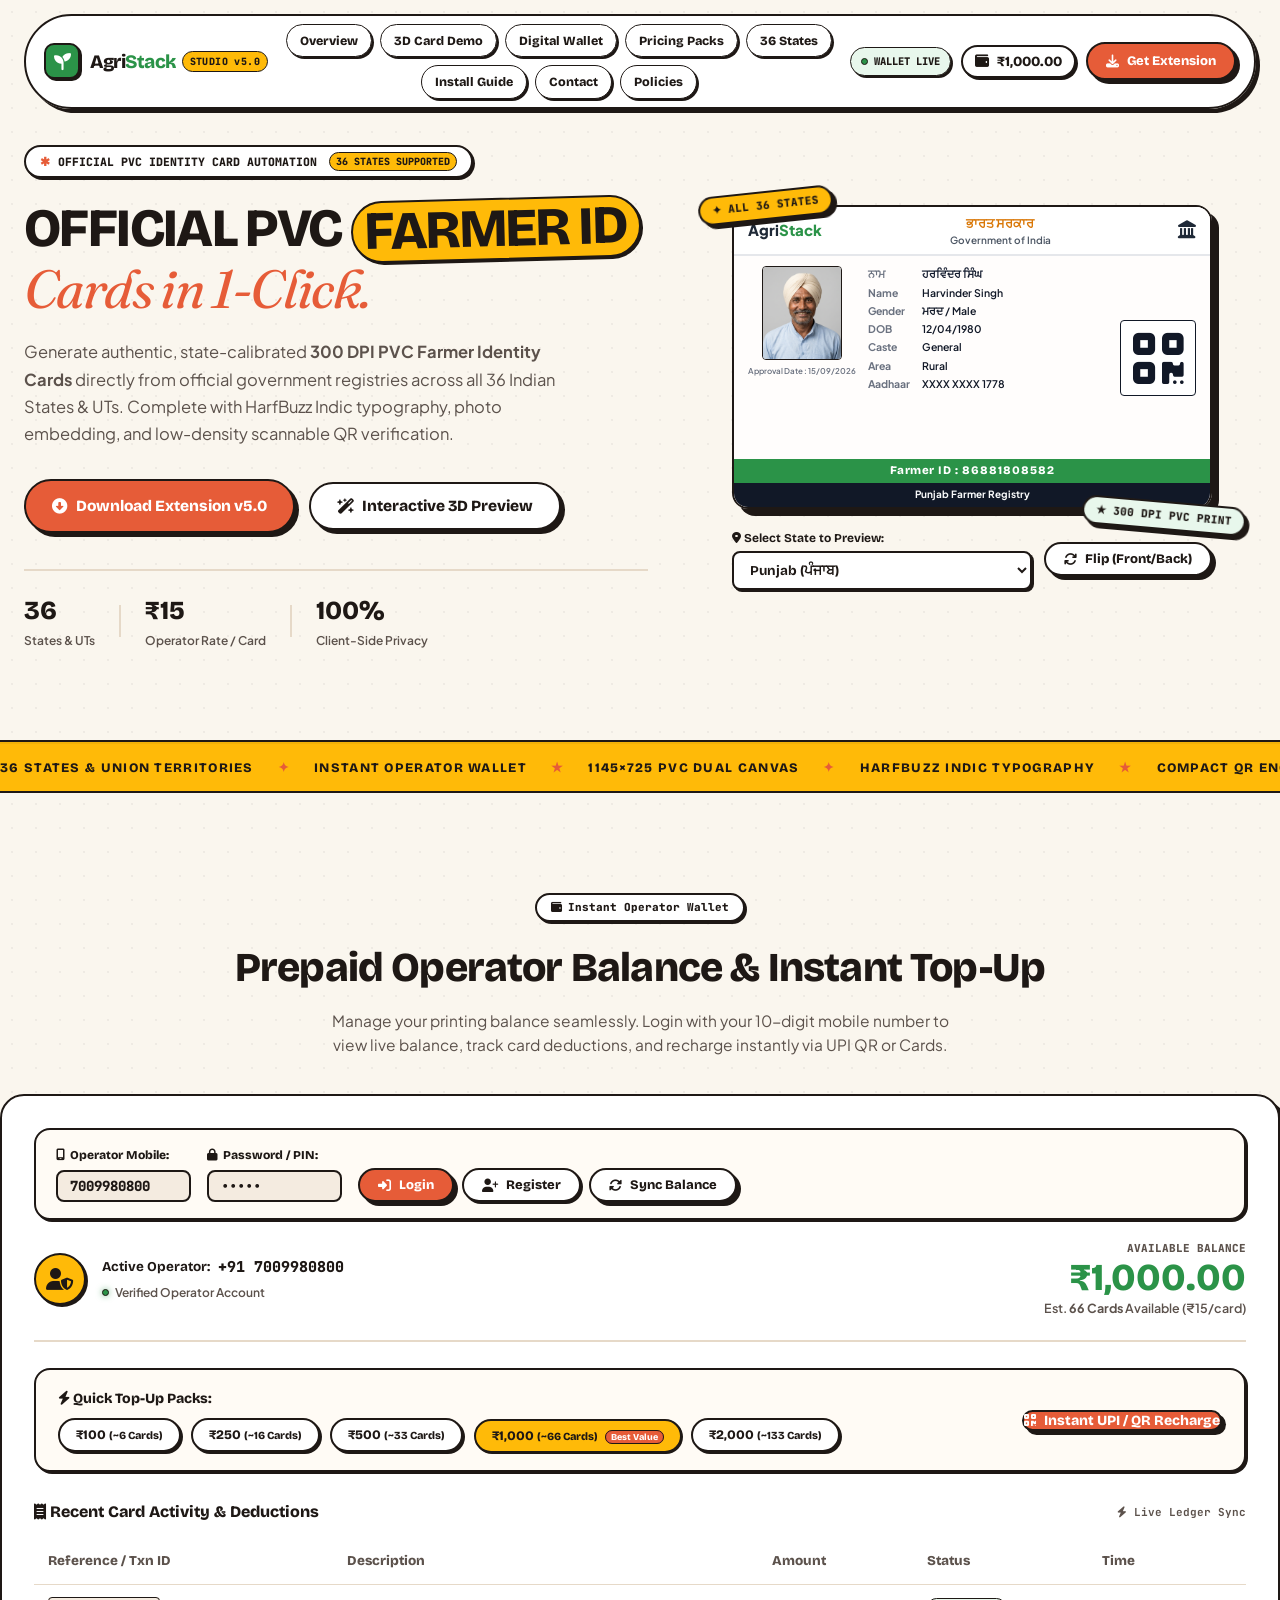
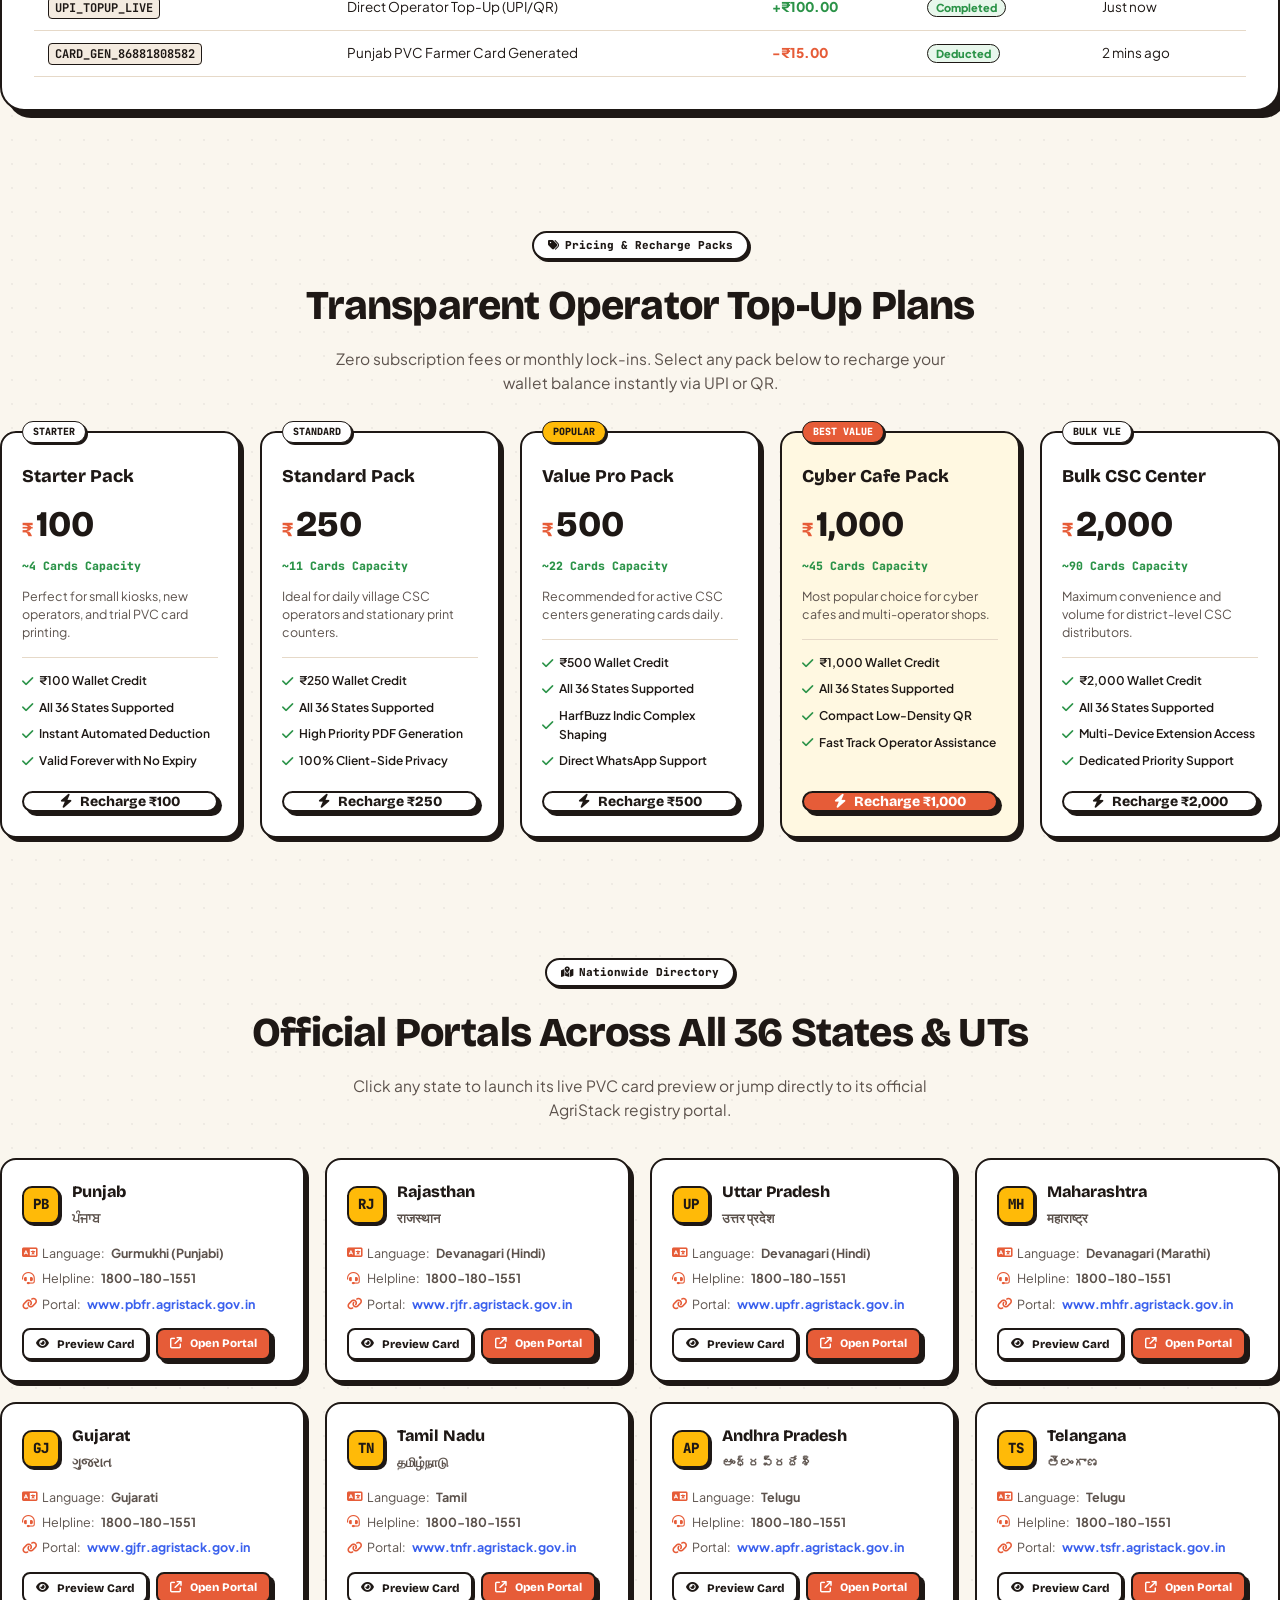
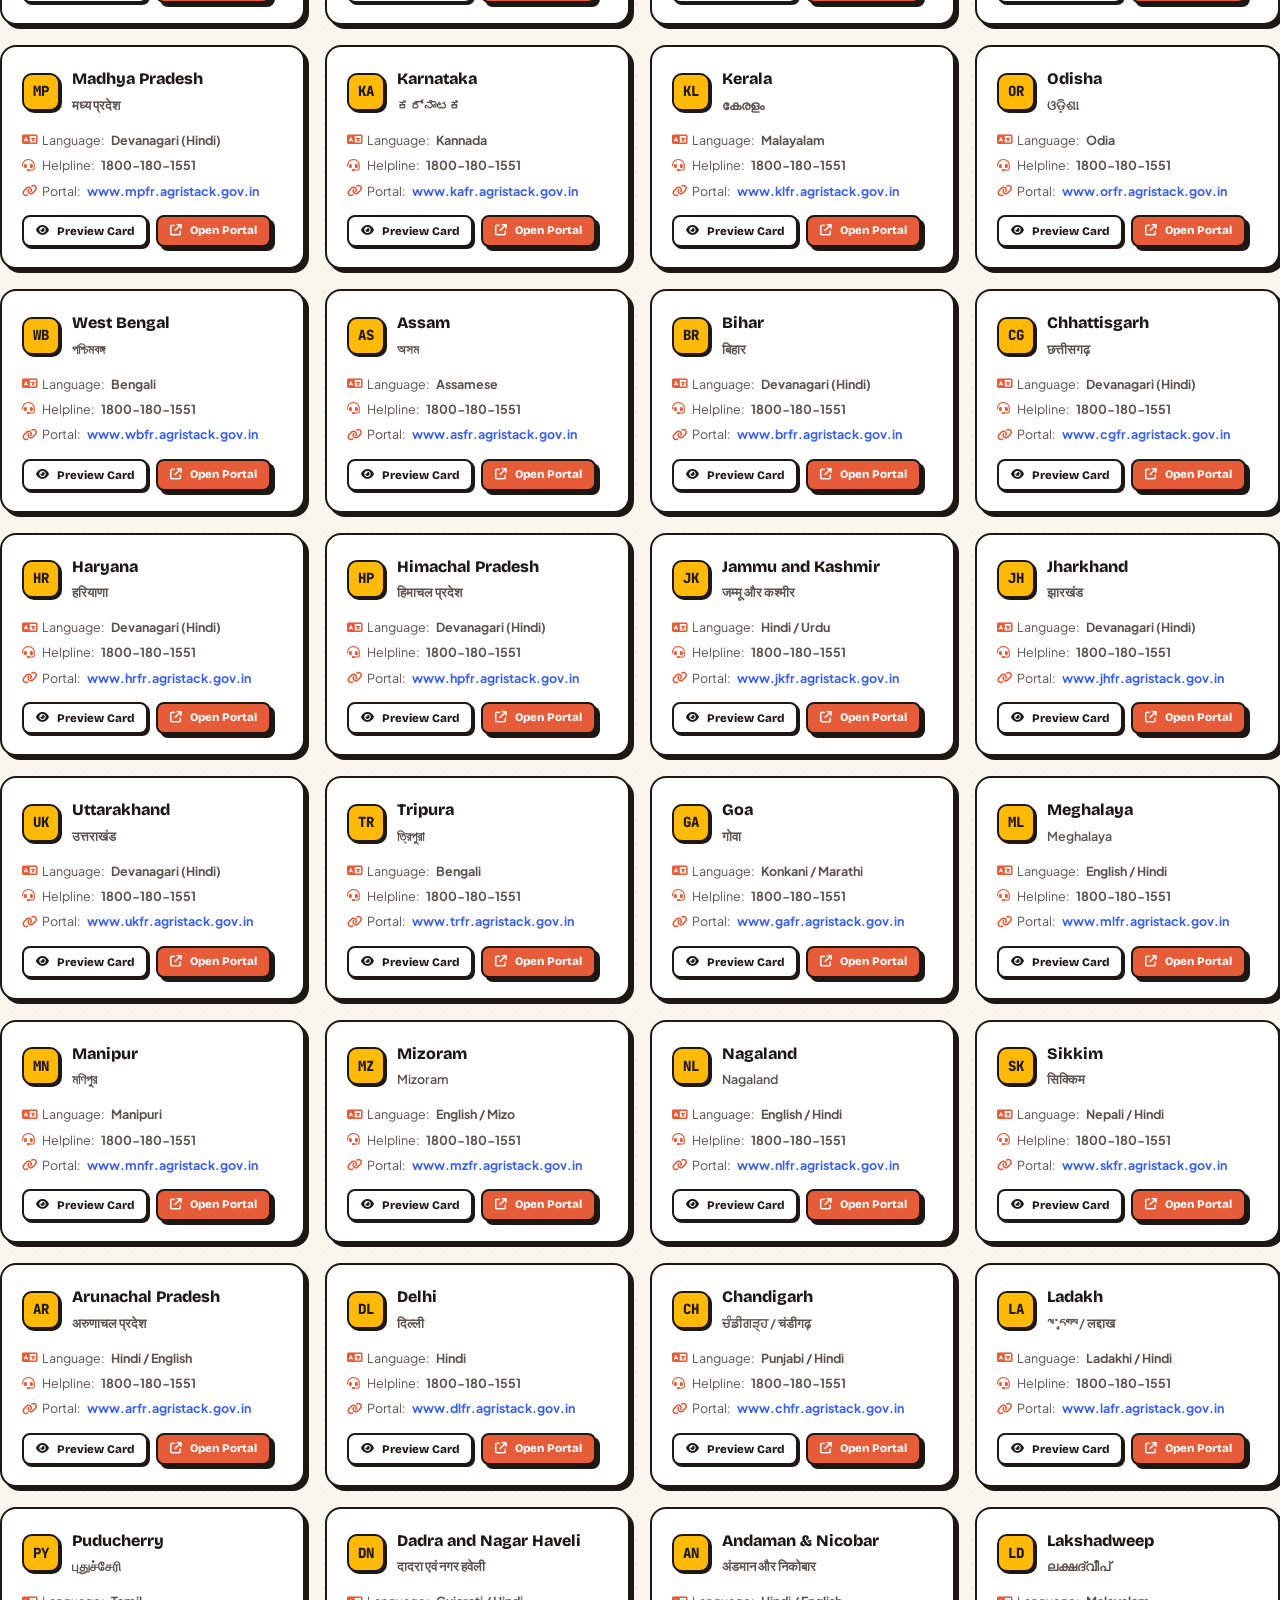
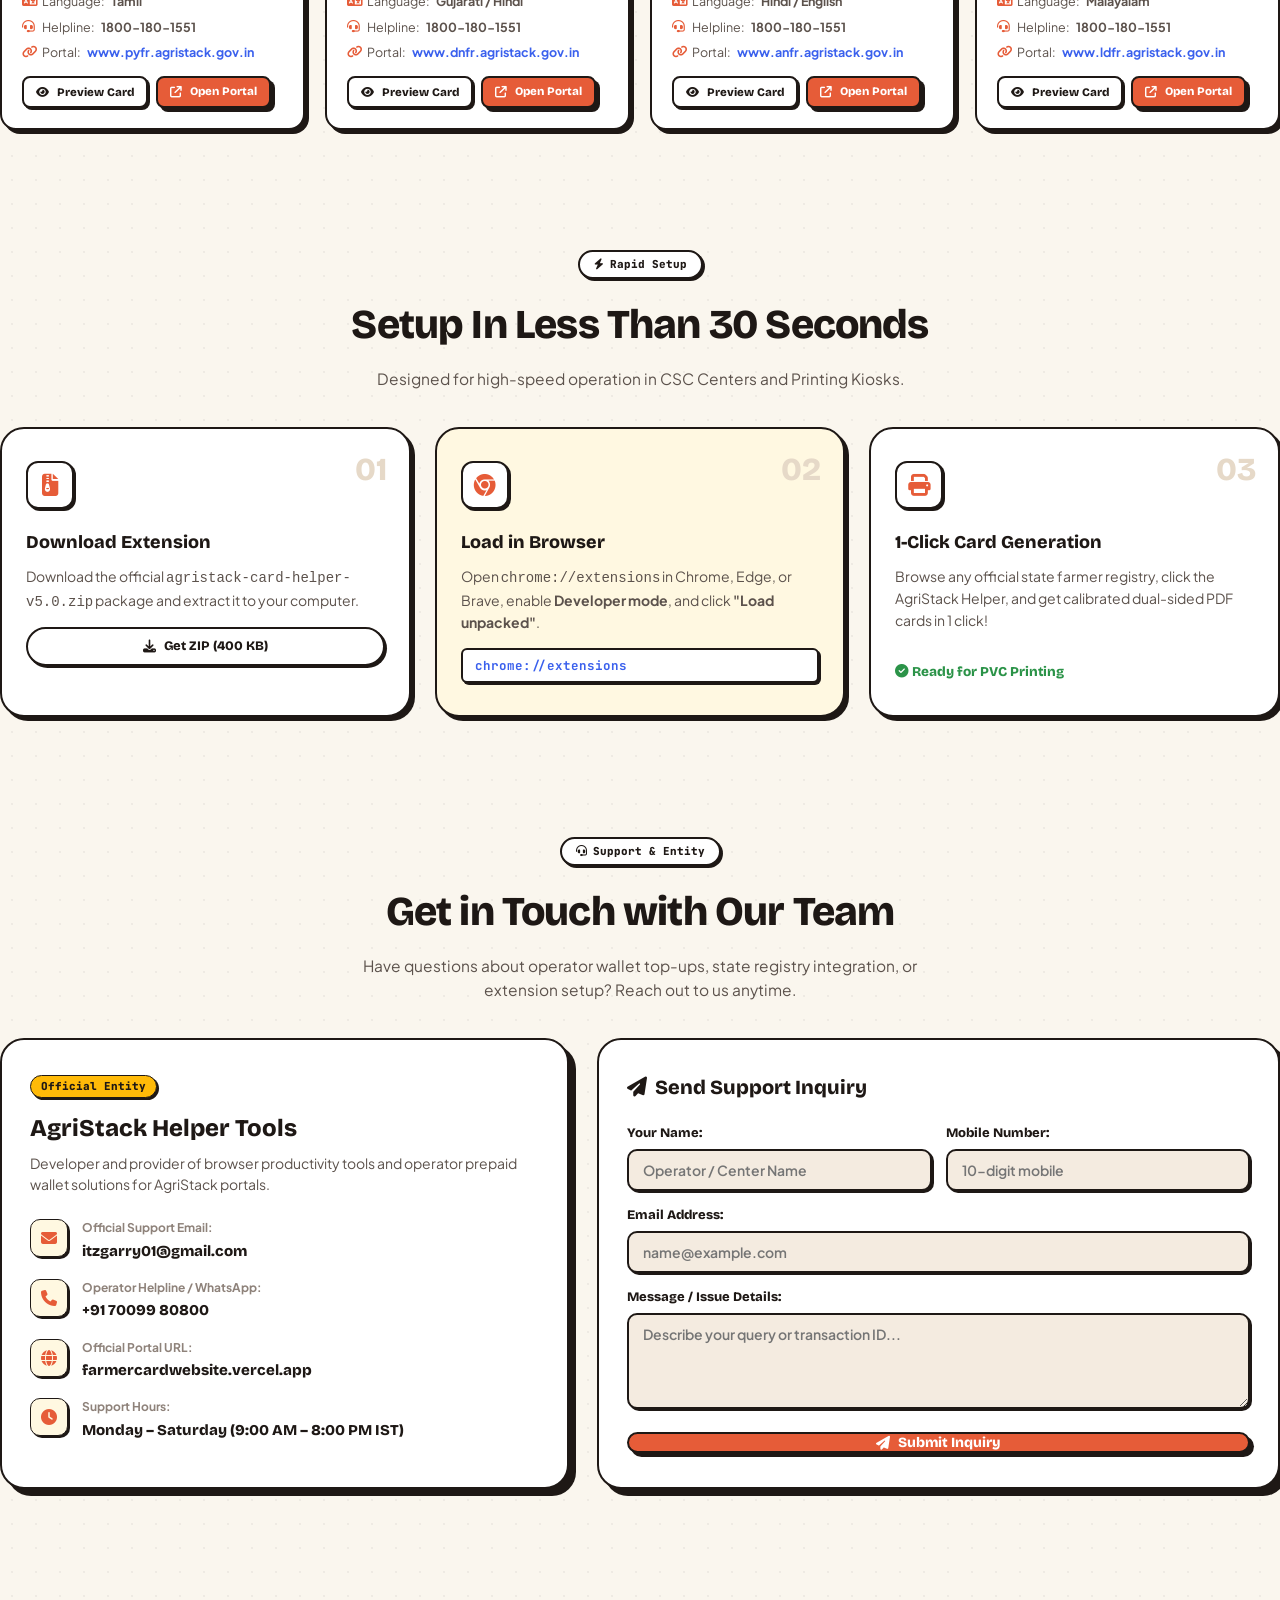
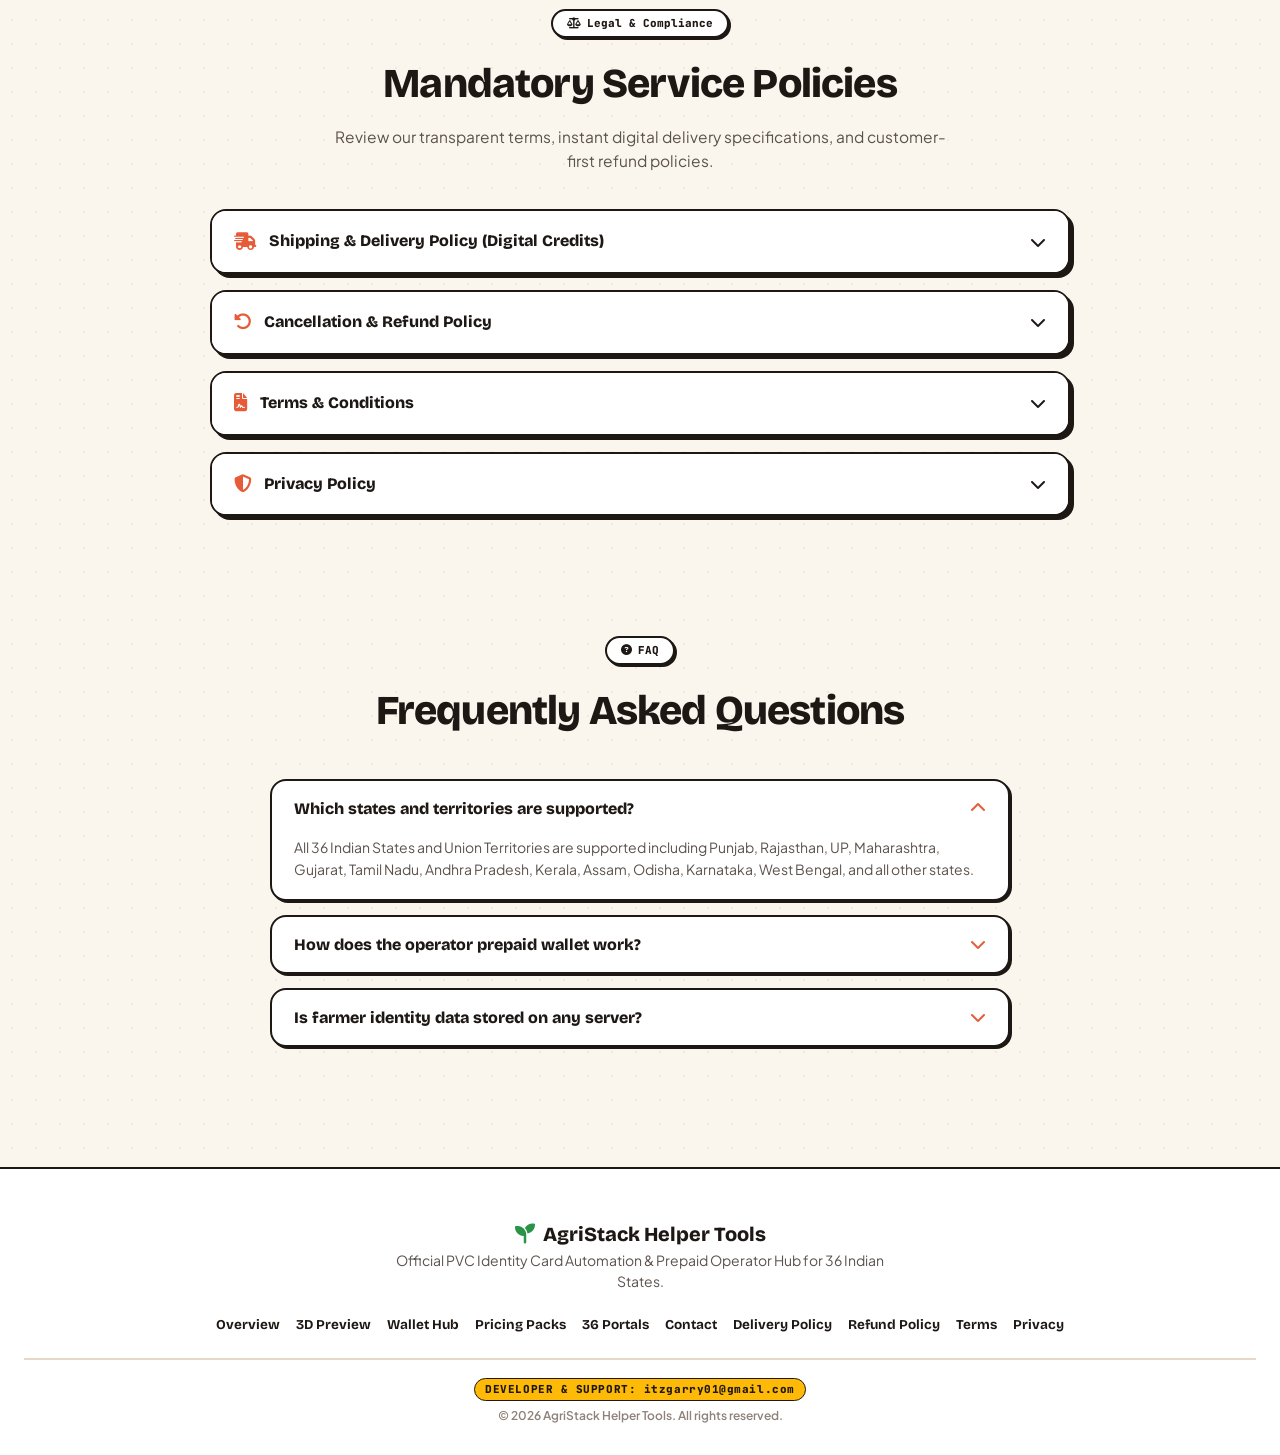
==== index.html @ ffbfd1b9 "feat: add real dynamic UPI QR code generator, UTR verification, and Cashfree gateway checkout option" ====
<!DOCTYPE html>
<html lang="en">
<head>
    <meta charset="UTF-8">
    <meta name="viewport" content="width=device-width, initial-scale=1.0">
    <title>AgriStack Farmer Card & Digital Wallet Hub | 36 States Official PVC Generator</title>
    <meta name="description" content="Generate official high-resolution PVC Farmer Identity Cards across all 36 Indian States & UTs with our Chrome & Edge Extension and Prepaid Digital Wallet.">
    
    <!-- Google Fonts: Bricolage Grotesque, Fraunces, JetBrains Mono, Plus Jakarta Sans -->
    <link rel="preconnect" href="https://fonts.googleapis.com">
    <link rel="preconnect" href="https://fonts.gstatic.com" crossorigin>
    <link href="https://fonts.googleapis.com/css2?family=Bricolage+Grotesque:opsz,wght@12..96,600;12..96,700;12..96,800&family=Fraunces:ital,opsz,wght@0,9..144,400;0,9..144,700;1,9..144,400;1,9..144,700&family=JetBrains+Mono:wght@400;600;700;800&family=Plus+Jakarta+Sans:wght@400;500;600;700;800;900&display=swap" rel="stylesheet">
    
    <!-- FontAwesome 6.5.1 -->
    <link rel="stylesheet" href="https://cdnjs.cloudflare.com/ajax/libs/font-awesome/6.5.1/css/all.min.css">
    <!-- Razorpay Checkout SDK -->
    <script src="https://checkout.razorpay.com/v1/checkout.js"></script>
    <!-- Stylesheet -->
    <link rel="stylesheet" href="styles.css">
</head>
<body>
    <!-- Floating Navigation Dock (artist.garry studio theme) -->
    <header class="site-header">
        <div class="container">
            <nav class="nav-dock" id="navDock">
                <a href="#hero" class="nav-logo">
                    <div class="logo-icon-box">
                        <i class="fa-solid fa-seedling"></i>
                    </div>
                    <div class="logo-text-group">
                        <span class="brand-title">Agri<span>Stack</span></span>
                        <span class="logo-badge">STUDIO v5.0</span>
                    </div>
                </a>

                <!-- Centered Professional Navigation Buttons -->
                <ul class="nav-links" id="navMenu">
                    <li><a href="#hero" class="nav-btn">Overview</a></li>
                    <li><a href="#card-preview" class="nav-btn">3D Card Demo</a></li>
                    <li><a href="#wallet" class="nav-btn">Digital Wallet</a></li>
                    <li><a href="#products" class="nav-btn">Pricing Packs</a></li>
                    <li><a href="#portals" class="nav-btn">36 States</a></li>
                    <li><a href="#install" class="nav-btn">Install Guide</a></li>
                    <li><a href="#contact" class="nav-btn">Contact</a></li>
                    <li><a href="#compliance" class="nav-btn">Policies</a></li>
                </ul>

                <div class="nav-actions">
                    <div class="status-pill">
                        <span class="status-dot"></span>
                        <span id="navLiveStatus">WALLET LIVE</span>
                    </div>

                    <button class="btn btn-wallet-nav" id="navWalletBtn" onclick="openWalletModal()">
                        <i class="fa-solid fa-wallet"></i>
                        <span id="navWalletBalanceText">₹1,000.00</span>
                    </button>

                    <a href="agristack-card-helper-v5.0.zip" download class="btn btn-primary btn-sm">
                        <i class="fa-solid fa-download"></i>
                        <span>Get Extension</span>
                    </a>

                    <button class="mobile-toggle" id="mobileToggle" aria-label="Toggle Navigation">
                        <i class="fa-solid fa-bars"></i>
                    </button>
                </div>
            </nav>
        </div>
    </header>

    <main>
        <!-- Hero Section -->
        <section class="hero-section" id="hero">
            <div class="container">
                <div class="hero-grid">
                    <div class="hero-content">
                        <div class="hero-eyebrow">
                            <span class="eyebrow-star">✱</span>
                            <span>OFFICIAL PVC IDENTITY CARD AUTOMATION</span>
                            <span class="pill-tag">36 STATES SUPPORTED</span>
                        </div>

                        <h1 class="hero-headline">
                            OFFICIAL PVC <span class="highlight-pill">FARMER ID</span> <span class="serif-flair">Cards in 1-Click.</span>
                        </h1>

                        <p class="hero-description">
                            Generate authentic, state-calibrated <strong>300 DPI PVC Farmer Identity Cards</strong> directly from official government registries across all 36 Indian States & UTs. Complete with HarfBuzz Indic typography, photo embedding, and low-density scannable QR verification.
                        </p>

                        <div class="hero-actions">
                            <a href="agristack-card-helper-v5.0.zip" download class="btn btn-primary btn-lg pulse-glow">
                                <i class="fa-solid fa-circle-down"></i>
                                <span>Download Extension v5.0</span>
                            </a>
                            <button class="btn btn-secondary btn-lg" onclick="scrollToSection('card-preview')">
                                <i class="fa-solid fa-wand-magic-sparkles"></i>
                                <span>Interactive 3D Preview</span>
                            </button>
                        </div>

                        <div class="hero-stats">
                            <div class="stat-item">
                                <div class="stat-number">36</div>
                                <div class="stat-label">States & UTs</div>
                            </div>
                            <div class="stat-divider"></div>
                            <div class="stat-item">
                                <div class="stat-number">₹15</div>
                                <div class="stat-label">Operator Rate / Card</div>
                            </div>
                            <div class="stat-divider"></div>
                            <div class="stat-item">
                                <div class="stat-number">100%</div>
                                <div class="stat-label">Client-Side Privacy</div>
                            </div>
                        </div>
                    </div>

                    <!-- 3D Interactive Card Showcase -->
                    <div class="hero-visual-card" id="card-preview">
                        <div class="cartoon-sticker sticker-pos-1">
                            <span>✦ ALL 36 STATES</span>
                        </div>

                        <div class="card-showcase-container">
                            <div class="card-3d-wrapper" id="card3D" onclick="toggleCardFlip()">
                                <!-- Front Card Canvas -->
                                <div class="farmer-card-canvas front-canvas" id="cardFrontPreview">
                                    <div class="card-header-row">
                                        <div class="card-logo-left">
                                            <span class="agri-logo-text">Agri<span class="stack-green">Stack</span></span>
                                        </div>
                                        <div class="card-center-header">
                                            <div class="regional-bharat" id="previewRegionalBharat">ਭਾਰਤ ਸਰਕਾਰ</div>
                                            <div class="english-govt">Government of India</div>
                                        </div>
                                        <div class="card-emblem-right">
                                            <i class="fa-solid fa-landmark emblem-icon"></i>
                                        </div>
                                    </div>

                                    <div class="card-body-content">
                                        <div class="farmer-photo-box">
                                            <img src="icons/farmer_portrait.jpg" alt="Farmer Identity Portrait" class="farmer-avatar-img" id="previewPhoto">
                                            <div class="vertical-date" id="previewAppDate">Approval Date : 15/09/2026</div>
                                        </div>

                                        <div class="farmer-details-list">
                                            <div class="detail-row">
                                                <span class="detail-label" id="previewRegLabel">ਨਾਮ</span>
                                                <span class="detail-val bold" id="previewRegName">ਹਰਵਿੰਦਰ ਸਿੰਘ</span>
                                            </div>
                                            <div class="detail-row">
                                                <span class="detail-label">Name</span>
                                                <span class="detail-val" id="previewEngName">Harvinder Singh</span>
                                            </div>
                                            <div class="detail-row">
                                                <span class="detail-label">Gender</span>
                                                <span class="detail-val" id="previewGender">ਮਰਦ / Male</span>
                                            </div>
                                            <div class="detail-row">
                                                <span class="detail-label">DOB</span>
                                                <span class="detail-val">12/04/1980</span>
                                            </div>
                                            <div class="detail-row">
                                                <span class="detail-label">Caste</span>
                                                <span class="detail-val">General</span>
                                            </div>
                                            <div class="detail-row">
                                                <span class="detail-label">Area</span>
                                                <span class="detail-val">Rural</span>
                                            </div>
                                            <div class="detail-row">
                                                <span class="detail-label">Aadhaar</span>
                                                <span class="detail-val">XXXX XXXX 1778</span>
                                            </div>
                                        </div>

                                        <div class="qr-container">
                                            <div class="qr-box">
                                                <i class="fa-solid fa-qrcode qr-code-icon"></i>
                                            </div>
                                        </div>
                                    </div>

                                    <div class="farmer-id-banner">
                                        Farmer ID : <span class="fid-number" id="previewFid">86881808582</span>
                                    </div>

                                    <div class="card-footer-strip">
                                        <span class="footer-registry-title" id="previewFooterRegistry">Punjab Farmer Registry</span>
                                    </div>
                                </div>

                                <!-- Back Card Canvas -->
                                <div class="farmer-card-canvas back-canvas" id="cardBackPreview">
                                    <div class="card-header-row">
                                        <div class="card-logo-left">
                                            <span class="agri-logo-text">Agri<span class="stack-green">Stack</span></span>
                                        </div>
                                        <div class="card-center-header">
                                            <div class="regional-ministry" id="previewRegionalMinistry">ਖੇਤੀਬਾੜੀ ਅਤੇ ਕਿਸਾਨ ਭਲਾਈ ਮੰਤਰਾਲਾ</div>
                                            <div class="english-ministry">Ministry of Agri & Farmers Welfare</div>
                                        </div>
                                        <div class="card-emblem-right">
                                            <i class="fa-solid fa-landmark emblem-icon"></i>
                                        </div>
                                    </div>

                                    <div class="back-body-content">
                                        <div class="vertical-date-back">Download Date : 16/09/2026</div>
                                        <div class="address-box">
                                            <strong>Address:</strong>
                                            <span id="previewAddress">C/o Balveer Singh, 104, Shergarh (95), Talwandi Sabo, Bathinda, PUNJAB, 151301</span>
                                        </div>

                                        <div class="land-table-wrapper">
                                            <table class="preview-land-table">
                                                <thead>
                                                    <tr>
                                                        <th>Khata</th>
                                                        <th>Khasra</th>
                                                        <th>Area</th>
                                                    </tr>
                                                </thead>
                                                <tbody>
                                                    <tr><td>1</td><td>0//80/1/2</td><td>0.0505 Ha</td></tr>
                                                    <tr><td>1</td><td>0//80/1/1</td><td>0.0505 Ha</td></tr>
                                                    <tr><td>1</td><td>0//77/1</td><td>0.0986 Ha</td></tr>
                                                </tbody>
                                            </table>
                                        </div>
                                    </div>

                                    <div class="card-footer-back-strip">
                                        <div class="helpline-group">
                                            <i class="fa-solid fa-phone-volume"></i>
                                            <span id="previewHelpline">1800-180-1551</span>
                                        </div>
                                        <div class="website-group">
                                            <i class="fa-solid fa-globe"></i>
                                            <span id="previewPortalUrl">www.pbfr.agristack.gov.in</span>
                                        </div>
                                    </div>
                                </div>
                            </div>

                            <!-- Interactive Card Controls -->
                            <div class="showcase-controls">
                                <div class="state-select-wrapper">
                                    <label for="stateSelector"><i class="fa-solid fa-location-dot"></i> Select State to Preview:</label>
                                    <select id="stateSelector" class="state-dropdown" onchange="onStateChange(this.value)">
                                        <!-- Dynamically Populated with 36 States -->
                                    </select>
                                </div>
                                <button class="btn btn-secondary btn-sm" onclick="toggleCardFlip()">
                                    <i class="fa-solid fa-arrows-rotate"></i> Flip (Front/Back)
                                </button>
                            </div>
                        </div>

                        <div class="cartoon-sticker sticker-pos-2">
                            <span>★ 300 DPI PVC PRINT</span>
                        </div>
                    </div>
                </div>
            </div>
        </section>

        <!-- Velocity Marquee Ribbon -->
        <section class="marquee-container" aria-hidden="true">
            <div class="marquee-ribbon">
                <div class="marquee-content">
                    <span>36 STATES & UNION TERRITORIES</span>
                    <span class="marquee-star">✦</span>
                    <span>INSTANT OPERATOR WALLET</span>
                    <span class="marquee-star">★</span>
                    <span>1145×725 PVC DUAL CANVAS</span>
                    <span class="marquee-star">✦</span>
                    <span>HARFBUZZ INDIC TYPOGRAPHY</span>
                    <span class="marquee-star">★</span>
                    <span>COMPACT QR ENCODING</span>
                    <span class="marquee-star">✦</span>
                </div>
                <div class="marquee-content">
                    <span>36 STATES & UNION TERRITORIES</span>
                    <span class="marquee-star">✦</span>
                    <span>INSTANT OPERATOR WALLET</span>
                    <span class="marquee-star">★</span>
                    <span>1145×725 PVC DUAL CANVAS</span>
                    <span class="marquee-star">✦</span>
                    <span>HARFBUZZ INDIC TYPOGRAPHY</span>
                    <span class="marquee-star">★</span>
                    <span>COMPACT QR ENCODING</span>
                    <span class="marquee-star">✦</span>
                </div>
            </div>
        </section>

        <!-- Interactive Digital Wallet Section -->
        <section class="wallet-section container" id="wallet">
            <div class="section-header text-center">
                <div class="badge-tag"><i class="fa-solid fa-wallet"></i> Instant Operator Wallet</div>
                <h2 class="section-title">Prepaid Operator Balance & Instant Top-Up</h2>
                <p class="section-desc">Manage your printing balance seamlessly. Login with your 10-digit mobile number to view live balance, track card deductions, and recharge instantly via UPI QR or Cards.</p>
            </div>

            <div class="wallet-dashboard-card">
                <!-- User Login & Balance Bar -->
                <div class="wallet-auth-bar" id="walletAuthSection">
                    <div class="auth-form-row">
                        <div class="auth-input-group">
                            <label for="walletMobileInput"><i class="fa-solid fa-mobile-screen"></i> Operator Mobile:</label>
                            <input type="tel" id="walletMobileInput" class="wallet-mobile-input" value="7009980800" maxlength="10" placeholder="10-digit mobile">
                        </div>
                        <div class="auth-input-group">
                            <label for="walletPasswordInput"><i class="fa-solid fa-lock"></i> Password / PIN:</label>
                            <input type="password" id="walletPasswordInput" class="wallet-mobile-input" value="12345" placeholder="Password / PIN">
                        </div>
                        <div class="auth-btn-group">
                            <button class="btn btn-primary btn-sm" id="btnLoginWallet" onclick="loginOperatorWallet()">
                                <i class="fa-solid fa-right-to-bracket"></i> Login
                            </button>
                            <button class="btn btn-outline btn-sm" id="btnRegisterWallet" onclick="registerOperatorWallet()">
                                <i class="fa-solid fa-user-plus"></i> Register
                            </button>
                            <button class="btn btn-secondary btn-sm" onclick="fetchLiveWalletBalance()">
                                <i class="fa-solid fa-rotate"></i> Sync Balance
                            </button>
                        </div>
                    </div>
                </div>

                <div class="wallet-top-bar mt-3">
                    <div class="user-profile-badge">
                        <div class="avatar-circle"><i class="fa-solid fa-user-shield"></i></div>
                        <div class="user-meta">
                            <div class="user-phone-wrap">
                                <span class="phone-label">Active Operator:</span>
                                <strong id="loggedOperatorMobile" class="logged-mobile-text">+91 7009980800</strong>
                            </div>
                            <div class="user-status-label">
                                <span class="status-indicator active"></span>
                                <span id="walletAuthStatus">Verified Operator Account</span>
                            </div>
                        </div>
                    </div>

                    <div class="wallet-balance-box">
                        <div class="bal-title">Available Balance</div>
                        <div class="bal-amount" id="mainWalletBalance">₹105.00</div>
                        <div class="bal-cards-tag">Est. <strong id="mainCardsAvailable">7 Cards</strong> Available (₹15/card)</div>
                    </div>
                </div>

                <!-- Quick Recharge Row -->
                <div class="wallet-action-row">
                    <div class="recharge-options-group">
                        <div class="rec-title"><i class="fa-solid fa-bolt"></i> Quick Top-Up Packs:</div>
                        <div class="recharge-chips">
                            <button class="chip" onclick="selectRechargeAmount(100)">₹100 <small>(~6 Cards)</small></button>
                            <button class="chip" onclick="selectRechargeAmount(250)">₹250 <small>(~16 Cards)</small></button>
                            <button class="chip" onclick="selectRechargeAmount(500)">₹500 <small>(~33 Cards)</small></button>
                            <button class="chip popular active" onclick="selectRechargeAmount(1000)">₹1,000 <small>(~66 Cards)</small> <span class="pop-tag">Best Value</span></button>
                            <button class="chip" onclick="selectRechargeAmount(2000)">₹2,000 <small>(~133 Cards)</small></button>
                        </div>
                    </div>
                    <button class="btn btn-primary btn-recharge" onclick="openDirectRechargeModal(1000, 'Cyber Cafe Pack')">
                        <i class="fa-solid fa-qrcode"></i> Instant UPI / QR Recharge
                    </button>
                </div>

                <!-- Real-Time Activity Ledger -->
                <div class="wallet-ledger">
                    <div class="ledger-header">
                        <h4><i class="fa-solid fa-receipt"></i> Recent Card Activity & Deductions</h4>
                        <span class="ledger-note"><i class="fa-solid fa-bolt"></i> Live Ledger Sync</span>
                    </div>
                    <div class="ledger-table-wrap">
                        <table class="ledger-table">
                            <thead>
                                <tr>
                                    <th>Reference / Txn ID</th>
                                    <th>Description</th>
                                    <th>Amount</th>
                                    <th>Status</th>
                                    <th>Time</th>
                                </tr>
                            </thead>
                            <tbody id="walletTxnBody">
                                <tr>
                                    <td><code>UPI_TOPUP_LIVE</code></td>
                                    <td>Direct Operator Top-Up (UPI/QR)</td>
                                    <td class="credit">+₹100.00</td>
                                    <td><span class="badge success">Completed</span></td>
                                    <td>Just now</td>
                                </tr>
                                <tr>
                                    <td><code>CARD_GEN_86881808582</code></td>
                                    <td>Punjab PVC Farmer Card Generated</td>
                                    <td class="debit">-₹15.00</td>
                                    <td><span class="badge success">Deducted</span></td>
                                    <td>2 mins ago</td>
                                </tr>
                            </tbody>
                        </table>
                    </div>
                </div>
            </div>
        </section>

        <!-- Visible 5-Tier Pricing Packs Section (#products & #pricing) -->
        <section class="pricing-section container" id="products">
            <div class="section-header text-center">
                <div class="badge-tag"><i class="fa-solid fa-tags"></i> Pricing & Recharge Packs</div>
                <h2 class="section-title">Transparent Operator Top-Up Plans</h2>
                <p class="section-desc">Zero subscription fees or monthly lock-ins. Select any pack below to recharge your wallet balance instantly via UPI or QR.</p>
            </div>

            <div class="pricing-grid">
                <!-- Tier 1: Starter Pack -->
                <div class="pricing-pack-card">
                    <div class="pack-badge">Starter</div>
                    <h3 class="pack-name">Starter Pack</h3>
                    <div class="pack-price">
                        <span class="currency">₹</span>
                        <span class="amount">100</span>
                    </div>
                    <div class="pack-estimate">~4 Cards Capacity</div>
                    <p class="pack-desc">Perfect for small kiosks, new operators, and trial PVC card printing.</p>
                    <ul class="pack-features">
                        <li><i class="fa-solid fa-check"></i> ₹100 Wallet Credit</li>
                        <li><i class="fa-solid fa-check"></i> All 36 States Supported</li>
                        <li><i class="fa-solid fa-check"></i> Instant Automated Deduction</li>
                        <li><i class="fa-solid fa-check"></i> Valid Forever with No Expiry</li>
                    </ul>
                    <button class="btn btn-secondary btn-block" onclick="openDirectRechargeModal(100, 'Starter Pack')">
                        <i class="fa-solid fa-bolt"></i> Recharge ₹100
                    </button>
                </div>

                <!-- Tier 2: Standard Pack -->
                <div class="pricing-pack-card">
                    <div class="pack-badge">Standard</div>
                    <h3 class="pack-name">Standard Pack</h3>
                    <div class="pack-price">
                        <span class="currency">₹</span>
                        <span class="amount">250</span>
                    </div>
                    <div class="pack-estimate">~11 Cards Capacity</div>
                    <p class="pack-desc">Ideal for daily village CSC operators and stationary print counters.</p>
                    <ul class="pack-features">
                        <li><i class="fa-solid fa-check"></i> ₹250 Wallet Credit</li>
                        <li><i class="fa-solid fa-check"></i> All 36 States Supported</li>
                        <li><i class="fa-solid fa-check"></i> High Priority PDF Generation</li>
                        <li><i class="fa-solid fa-check"></i> 100% Client-Side Privacy</li>
                    </ul>
                    <button class="btn btn-secondary btn-block" onclick="openDirectRechargeModal(250, 'Standard Pack')">
                        <i class="fa-solid fa-bolt"></i> Recharge ₹250
                    </button>
                </div>

                <!-- Tier 3: Value Pro Pack -->
                <div class="pricing-pack-card">
                    <div class="pack-badge popular">Popular</div>
                    <h3 class="pack-name">Value Pro Pack</h3>
                    <div class="pack-price">
                        <span class="currency">₹</span>
                        <span class="amount">500</span>
                    </div>
                    <div class="pack-estimate">~22 Cards Capacity</div>
                    <p class="pack-desc">Recommended for active CSC centers generating cards daily.</p>
                    <ul class="pack-features">
                        <li><i class="fa-solid fa-check"></i> ₹500 Wallet Credit</li>
                        <li><i class="fa-solid fa-check"></i> All 36 States Supported</li>
                        <li><i class="fa-solid fa-check"></i> HarfBuzz Indic Complex Shaping</li>
                        <li><i class="fa-solid fa-check"></i> Direct WhatsApp Support</li>
                    </ul>
                    <button class="btn btn-secondary btn-block" onclick="openDirectRechargeModal(500, 'Value Pro Pack')">
                        <i class="fa-solid fa-bolt"></i> Recharge ₹500
                    </button>
                </div>

                <!-- Tier 4: Cyber Cafe Pack (Featured) -->
                <div class="pricing-pack-card featured">
                    <div class="pack-badge featured-badge">Best Value</div>
                    <h3 class="pack-name">Cyber Cafe Pack</h3>
                    <div class="pack-price">
                        <span class="currency">₹</span>
                        <span class="amount">1,000</span>
                    </div>
                    <div class="pack-estimate">~45 Cards Capacity</div>
                    <p class="pack-desc">Most popular choice for cyber cafes and multi-operator shops.</p>
                    <ul class="pack-features">
                        <li><i class="fa-solid fa-check"></i> ₹1,000 Wallet Credit</li>
                        <li><i class="fa-solid fa-check"></i> All 36 States Supported</li>
                        <li><i class="fa-solid fa-check"></i> Compact Low-Density QR</li>
                        <li><i class="fa-solid fa-check"></i> Fast Track Operator Assistance</li>
                    </ul>
                    <button class="btn btn-primary btn-block" onclick="openDirectRechargeModal(1000, 'Cyber Cafe Pack')">
                        <i class="fa-solid fa-bolt"></i> Recharge ₹1,000
                    </button>
                </div>

                <!-- Tier 5: Bulk CSC Center -->
                <div class="pricing-pack-card">
                    <div class="pack-badge">Bulk VLE</div>
                    <h3 class="pack-name">Bulk CSC Center</h3>
                    <div class="pack-price">
                        <span class="currency">₹</span>
                        <span class="amount">2,000</span>
                    </div>
                    <div class="pack-estimate">~90 Cards Capacity</div>
                    <p class="pack-desc">Maximum convenience and volume for district-level CSC distributors.</p>
                    <ul class="pack-features">
                        <li><i class="fa-solid fa-check"></i> ₹2,000 Wallet Credit</li>
                        <li><i class="fa-solid fa-check"></i> All 36 States Supported</li>
                        <li><i class="fa-solid fa-check"></i> Multi-Device Extension Access</li>
                        <li><i class="fa-solid fa-check"></i> Dedicated Priority Support</li>
                    </ul>
                    <button class="btn btn-secondary btn-block" onclick="openDirectRechargeModal(2000, 'Bulk CSC Center')">
                        <i class="fa-solid fa-bolt"></i> Recharge ₹2,000
                    </button>
                </div>
            </div>
        </section>

        <!-- 36 States AgriStack Portals Directory -->
        <section class="portals-section container" id="portals">
            <div class="section-header text-center">
                <div class="badge-tag"><i class="fa-solid fa-map-location-dot"></i> Nationwide Directory</div>
                <h2 class="section-title">Official Portals Across All 36 States & UTs</h2>
                <p class="section-desc">Click any state to launch its live PVC card preview or jump directly to its official AgriStack registry portal.</p>
            </div>

            <div class="states-grid" id="statesGrid">
                <!-- Dynamically Populated by script.js -->
            </div>
        </section>

        <!-- 3-Step Setup Guide -->
        <section class="install-section container" id="install">
            <div class="section-header text-center">
                <div class="badge-tag"><i class="fa-solid fa-bolt"></i> Rapid Setup</div>
                <h2 class="section-title">Setup In Less Than 30 Seconds</h2>
                <p class="section-desc">Designed for high-speed operation in CSC Centers and Printing Kiosks.</p>
            </div>

            <div class="steps-grid">
                <div class="step-card">
                    <div class="step-number">01</div>
                    <div class="step-icon"><i class="fa-solid fa-file-zipper"></i></div>
                    <h3 class="step-title">Download Extension</h3>
                    <p class="step-desc">Download the official <code>agristack-card-helper-v5.0.zip</code> package and extract it to your computer.</p>
                    <a href="agristack-card-helper-v5.0.zip" download class="btn btn-outline btn-sm mt-3">
                        <i class="fa-solid fa-download"></i> Get ZIP (400 KB)
                    </a>
                </div>

                <div class="step-card highlight">
                    <div class="step-number">02</div>
                    <div class="step-icon"><i class="fa-brands fa-chrome"></i></div>
                    <h3 class="step-title">Load in Browser</h3>
                    <p class="step-desc">Open <code>chrome://extensions</code> in Chrome, Edge, or Brave, enable <strong>Developer mode</strong>, and click <strong>"Load unpacked"</strong>.</p>
                    <div class="step-code">chrome://extensions</div>
                </div>

                <div class="step-card">
                    <div class="step-number">03</div>
                    <div class="step-icon"><i class="fa-solid fa-print"></i></div>
                    <h3 class="step-title">1-Click Card Generation</h3>
                    <p class="step-desc">Browse any official state farmer registry, click the AgriStack Helper, and get calibrated dual-sided PDF cards in 1 click!</p>
                    <div class="step-badge-ready"><i class="fa-solid fa-circle-check"></i> Ready for PVC Printing</div>
                </div>
            </div>
        </section>

        <!-- Contact Us Section (#contact) -->
        <section class="contact-section container" id="contact">
            <div class="section-header text-center">
                <div class="badge-tag"><i class="fa-solid fa-headset"></i> Support & Entity</div>
                <h2 class="section-title">Get in Touch with Our Team</h2>
                <p class="section-desc">Have questions about operator wallet top-ups, state registry integration, or extension setup? Reach out to us anytime.</p>
            </div>

            <div class="contact-grid">
                <!-- Entity Info Card -->
                <div class="contact-info-card">
                    <div class="entity-badge">Official Entity</div>
                    <h3 class="entity-title">AgriStack Helper Tools</h3>
                    <p class="entity-sub">Developer and provider of browser productivity tools and operator prepaid wallet solutions for AgriStack portals.</p>

                    <div class="contact-meta-list">
                        <div class="contact-meta-item">
                            <i class="fa-solid fa-envelope"></i>
                            <div>
                                <span class="meta-label">Official Support Email:</span>
                                <a href="mailto:itzgarry01@gmail.com" class="meta-val">itzgarry01@gmail.com</a>
                            </div>
                        </div>

                        <div class="contact-meta-item">
                            <i class="fa-solid fa-phone"></i>
                            <div>
                                <span class="meta-label">Operator Helpline / WhatsApp:</span>
                                <a href="https://wa.me/917009980800" target="_blank" class="meta-val">+91 70099 80800</a>
                            </div>
                        </div>

                        <div class="contact-meta-item">
                            <i class="fa-solid fa-globe"></i>
                            <div>
                                <span class="meta-label">Official Portal URL:</span>
                                <span class="meta-val">farmercardwebsite.vercel.app</span>
                            </div>
                        </div>

                        <div class="contact-meta-item">
                            <i class="fa-solid fa-clock"></i>
                            <div>
                                <span class="meta-label">Support Hours:</span>
                                <span class="meta-val">Monday – Saturday (9:00 AM – 8:00 PM IST)</span>
                            </div>
                        </div>
                    </div>
                </div>

                <!-- Support Inquiry Form -->
                <div class="contact-form-card">
                    <h3 class="form-title"><i class="fa-solid fa-paper-plane"></i> Send Support Inquiry</h3>
                    <form id="contactForm" onsubmit="handleContactSubmit(event)">
                        <div class="form-row-2">
                            <div class="form-group">
                                <label for="contactName">Your Name:</label>
                                <input type="text" id="contactName" class="form-input" placeholder="Operator / Center Name" required>
                            </div>
                            <div class="form-group">
                                <label for="contactMobile">Mobile Number:</label>
                                <input type="tel" id="contactMobile" class="form-input" placeholder="10-digit mobile" required>
                            </div>
                        </div>

                        <div class="form-group">
                            <label for="contactEmail">Email Address:</label>
                            <input type="email" id="contactEmail" class="form-input" placeholder="name@example.com" required>
                        </div>

                        <div class="form-group">
                            <label for="contactMessage">Message / Issue Details:</label>
                            <textarea id="contactMessage" class="form-input" rows="4" placeholder="Describe your query or transaction ID..." required></textarea>
                        </div>

                        <button type="submit" class="btn btn-primary btn-block" id="btnSubmitContact">
                            <i class="fa-solid fa-paper-plane"></i> Submit Inquiry
                        </button>
                    </form>
                </div>
            </div>
        </section>

        <!-- Mandatory Compliance Policies Accordion (#compliance, #refund, #terms, #privacy) -->
        <section class="compliance-section container" id="compliance">
            <div class="section-header text-center">
                <div class="badge-tag"><i class="fa-solid fa-scale-balanced"></i> Legal & Compliance</div>
                <h2 class="section-title">Mandatory Service Policies</h2>
                <p class="section-desc">Review our transparent terms, instant digital delivery specifications, and customer-first refund policies.</p>
            </div>

            <div class="compliance-accordion-wrap">
                <!-- Policy 1: Shipping & Delivery -->
                <div class="policy-card" id="delivery">
                    <div class="policy-header" onclick="togglePolicy(this)">
                        <div class="policy-title">
                            <i class="fa-solid fa-truck-fast"></i>
                            <span>Shipping & Delivery Policy (Digital Credits)</span>
                        </div>
                        <i class="fa-solid fa-chevron-down policy-arrow"></i>
                    </div>
                    <div class="policy-body">
                        <p><strong>1. Instant Digital Delivery:</strong> AgriStack Card Generator Helper is a 100% digital software extension and prepaid wallet service. No physical items or cards are shipped via post or courier.</p>
                        <p><strong>2. Delivery Timelines:</strong> The browser extension package (.ZIP) is downloadable immediately upon clicking the download button. Prepaid wallet top-ups are credited to your mobile-linked account instantaneously upon bank confirmation.</p>
                        <p><strong>3. Support Confirmation:</strong> You will receive real-time balance updates in your dashboard ledger upon every successful top-up transaction.</p>
                    </div>
                </div>

                <!-- Policy 2: Refund & Cancellation -->
                <div class="policy-card" id="refund">
                    <div class="policy-header" onclick="togglePolicy(this)">
                        <div class="policy-title">
                            <i class="fa-solid fa-rotate-left"></i>
                            <span>Cancellation & Refund Policy</span>
                        </div>
                        <i class="fa-solid fa-chevron-down policy-arrow"></i>
                    </div>
                    <div class="policy-body">
                        <p><strong>1. Unused Balance Refunds:</strong> If you top up your prepaid operator wallet and choose not to use the service, you may request a full refund of your unspent wallet balance within 7 business days of the recharge date.</p>
                        <p><strong>2. Generated Cards:</strong> Fees deducted for successfully formatted and downloaded 300 DPI PDF cards (₹15 per card) are non-refundable once the file is generated and saved.</p>
                        <p><strong>3. How to Request a Refund:</strong> Email your registered mobile number and transaction ID to <strong>itzgarry01@gmail.com</strong> or message us on WhatsApp at <strong>+91 70099 80800</strong>. Refunds are credited to the source payment method within 3–5 working days.</p>
                    </div>
                </div>

                <!-- Policy 3: Terms & Conditions -->
                <div class="policy-card" id="terms">
                    <div class="policy-header" onclick="togglePolicy(this)">
                        <div class="policy-title">
                            <i class="fa-solid fa-file-contract"></i>
                            <span>Terms & Conditions</span>
                        </div>
                        <i class="fa-solid fa-chevron-down policy-arrow"></i>
                    </div>
                    <div class="policy-body">
                        <p><strong>1. Agreement to Terms:</strong> By downloading, installing, or recharging your wallet with AgriStack Card Helper, you agree to these Terms. If you disagree, do not use the extension.</p>
                        <p><strong>2. Nature of Productivity Tool:</strong> AgriStack Card Helper is an independent browser productivity tool designed to format publicly accessible, legally authorized farmer records from official state registry portals into printable PVC layout cards.</p>
                        <p><strong>3. Transparent Operator Pricing:</strong> The extension is free to download. Usage is billed on a prepaid wallet model at a flat rate of ₹15 per generated PDF card across all 36 Indian States & UTs.</p>
                    </div>
                </div>

                <!-- Policy 4: Privacy Policy -->
                <div class="policy-card" id="privacy">
                    <div class="policy-header" onclick="togglePolicy(this)">
                        <div class="policy-title">
                            <i class="fa-solid fa-shield-halved"></i>
                            <span>Privacy Policy</span>
                        </div>
                        <i class="fa-solid fa-chevron-down policy-arrow"></i>
                    </div>
                    <div class="policy-body">
                        <p><strong>1. 100% Client-Side In-Browser Processing:</strong> All farmer data parsing, Indic HarfBuzz shaping, photograph embedding, and QR code generation execute strictly inside your local browser memory sandbox.</p>
                        <p><strong>2. Zero Server Storage of Citizen Data:</strong> No personal farmer details (names, Aadhaar numbers, land coordinates, or photo images) are ever sent to, processed by, or stored on our servers.</p>
                        <p><strong>3. Secure Transactions:</strong> Payments for wallet balance top-ups are processed through RBI-compliant, 256-bit SSL encrypted channels. We never store card numbers, UPI PINs, or banking passwords.</p>
                    </div>
                </div>
            </div>
        </section>

        <!-- FAQ Section -->
        <section class="faq-section container" id="faq">
            <div class="section-header text-center">
                <div class="badge-tag"><i class="fa-solid fa-circle-question"></i> FAQ</div>
                <h2 class="section-title">Frequently Asked Questions</h2>
            </div>

            <div class="faq-list">
                <div class="faq-item active">
                    <button class="faq-question" onclick="toggleFaq(this)">
                        <span>Which states and territories are supported?</span>
                        <i class="fa-solid fa-chevron-down"></i>
                    </button>
                    <div class="faq-answer">
                        All 36 Indian States and Union Territories are supported including Punjab, Rajasthan, UP, Maharashtra, Gujarat, Tamil Nadu, Andhra Pradesh, Kerala, Assam, Odisha, Karnataka, West Bengal, and all other states.
                    </div>
                </div>

                <div class="faq-item">
                    <button class="faq-question" onclick="toggleFaq(this)">
                        <span>How does the operator prepaid wallet work?</span>
                        <i class="fa-solid fa-chevron-down"></i>
                    </button>
                    <div class="faq-answer">
                        You maintain a prepaid balance linked to your 10-digit mobile number. When you generate a card from any state portal, ₹15 is automatically deducted from your balance. You can top up anytime via UPI or QR code.
                    </div>
                </div>

                <div class="faq-item">
                    <button class="faq-question" onclick="toggleFaq(this)">
                        <span>Is farmer identity data stored on any server?</span>
                        <i class="fa-solid fa-chevron-down"></i>
                    </button>
                    <div class="faq-answer">
                        No. All farmer data formatting, photo embedding, and QR rendering happen 100% inside your browser sandbox for strict data privacy and compliance.
                    </div>
                </div>
            </div>
        </section>
    </main>

    <!-- Direct Wallet Recharge Modal with Real Dynamic QR & Gateway Options -->
    <div class="modal-backdrop" id="rechargeModal">
        <div class="modal-card">
            <div class="modal-header">
                <div class="modal-title-group">
                    <i class="fa-solid fa-wallet"></i>
                    <h3 id="modalRechargeTitle">⚡ Operator Wallet Top-Up</h3>
                </div>
                <button class="modal-close" onclick="closeRechargeModal()">&times;</button>
            </div>

            <div class="modal-body">
                <div class="modal-form-group">
                    <label for="modalMobileInput"><i class="fa-solid fa-mobile-screen"></i> Operator Mobile Number:</label>
                    <input type="tel" id="modalMobileInput" class="modal-input" value="7009980800" maxlength="10" placeholder="10-digit mobile number">
                </div>

                <div class="modal-form-group">
                    <label><i class="fa-solid fa-tags"></i> Select Recharge Pack (INR):</label>
                    <div class="modal-chips">
                        <button class="chip" onclick="setModalAmount(100)">₹100</button>
                        <button class="chip" onclick="setModalAmount(250)">₹250</button>
                        <button class="chip" onclick="setModalAmount(500)">₹500</button>
                        <button class="chip popular active" onclick="setModalAmount(1000)">₹1,000</button>
                        <button class="chip" onclick="setModalAmount(2000)">₹2,000</button>
                    </div>
                    <div class="amount-input-wrap mt-2">
                        <span class="amount-prefix">₹</span>
                        <input type="number" id="modalRechargeAmount" class="modal-input pl-amount" value="1000" min="50" step="50" oninput="updateDynamicQrCode()">
                    </div>
                </div>

                <!-- Payment Method Tabs -->
                <div class="payment-tabs-nav">
                    <button class="pay-tab-btn active" id="tabBtnUpi" onclick="switchPayTab('upi')">
                        <i class="fa-solid fa-qrcode"></i> Scan UPI QR
                    </button>
                    <button class="pay-tab-btn" id="tabBtnGateway" onclick="switchPayTab('gateway')">
                        <i class="fa-solid fa-credit-card"></i> Cashfree Gateway
                    </button>
                </div>

                <!-- Tab 1: Dynamic UPI QR Code -->
                <div class="pay-tab-content active" id="payTabUpi">
                    <div class="qr-pay-box">
                        <div class="qr-image-container">
                            <img id="qrRealImage" src="https://api.qrserver.com/v1/create-qr-code/?size=220x220&data=upi%3A%2F%2Fpay%3Fpa%3Dpaytmqr28100505010111162h0f78i4%40paytm%26pn%3DAgriStack%2520Helper%2520Tools%26am%3D1000%26cu%3DINR%26tn%3DWallet%2520TopUp" alt="Scan & Pay via UPI" class="qr-dynamic-img">
                            <div class="qr-amount-tag">Pay Exactly: <strong id="qrPayableAmountText">₹1,000.00</strong></div>
                        </div>
                        <div class="qr-details-side">
                            <div class="upi-id-box">
                                <span class="upi-label">Official Merchant UPI ID:</span>
                                <div class="upi-val-group">
                                    <code id="merchantUpiId">paytmqr28100505010111162h0f78i4@paytm</code>
                                    <button class="btn btn-xs btn-outline" onclick="copyUpiId()" title="Copy UPI ID">
                                        <i class="fa-solid fa-copy"></i> Copy
                                    </button>
                                </div>
                            </div>
                            <div class="upi-intent-wrap">
                                <a id="upiIntentLink" href="upi://pay?pa=paytmqr28100505010111162h0f78i4@paytm&pn=AgriStack%20Helper%20Tools&am=1000&cu=INR&tn=Operator%20Wallet%20TopUp" class="btn btn-secondary btn-sm btn-block">
                                    <i class="fa-solid fa-mobile-screen-button"></i> Open in GPay / PhonePe / Paytm
                                </a>
                            </div>
                        </div>
                    </div>

                    <div class="utr-verification-box mt-3">
                        <label for="modalUtrInput"><strong>Step 2:</strong> Enter 12-Digit UPI Reference / UTR No after paying:</label>
                        <div class="utr-input-row">
                            <input type="text" id="modalUtrInput" class="modal-input" placeholder="e.g. 425896321458 (12-digit UTR)" maxlength="18">
                            <button class="btn btn-primary btn-md" id="btnConfirmUtr" onclick="verifyAndCreditUtr()">
                                <i class="fa-solid fa-bolt"></i> Verify & Credit
                            </button>
                        </div>
                        <small class="utr-help-text"><i class="fa-solid fa-shield-halved"></i> Instant automatic reconciliation and balance addition to your operator mobile.</small>
                    </div>
                </div>

                <!-- Tab 2: Cashfree Payment Gateway -->
                <div class="pay-tab-content" id="payTabGateway">
                    <div class="gateway-info-box">
                        <div class="gateway-icon-badge">
                            <i class="fa-solid fa-lock"></i>
                        </div>
                        <h4>Instant Automated Gateway Checkout</h4>
                        <p>Pay securely via Cards, NetBanking, Wallets, or UPI through RBI-authorized Cashfree Payment Gateway.</p>
                        
                        <div class="gateway-perks">
                            <span><i class="fa-solid fa-check"></i> Instant Automated Balance Credit</span>
                            <span><i class="fa-solid fa-check"></i> 100% Encrypted & Verified</span>
                        </div>

                        <button class="btn btn-primary btn-block btn-lg mt-3" id="btnLaunchGateway" onclick="launchCashfreeRecharge()">
                            <i class="fa-solid fa-arrow-up-right-from-square"></i> Proceed to Gateway Checkout (<span id="btnGatewayAmtText">₹1,000</span>)
                        </button>
                    </div>
                </div>
            </div>
        </div>
    </div>

    <!-- Studio Footer (artist.garry inspired) -->
    <footer class="site-footer">
        <div class="container">
            <div class="footer-dock">
                <div class="footer-brand">
                    <div class="footer-logo">
                        <i class="fa-solid fa-seedling"></i>
                        <span>AgriStack Helper Tools</span>
                    </div>
                    <p class="footer-sub">Official PVC Identity Card Automation & Prepaid Operator Hub for 36 Indian States.</p>
                </div>

                <div class="footer-links-group">
                    <a href="#hero">Overview</a>
                    <a href="#card-preview">3D Preview</a>
                    <a href="#wallet">Wallet Hub</a>
                    <a href="#products">Pricing Packs</a>
                    <a href="#portals">36 Portals</a>
                    <a href="#contact">Contact</a>
                    <a href="#compliance">Delivery Policy</a>
                    <a href="#refund">Refund Policy</a>
                    <a href="#terms">Terms</a>
                    <a href="#privacy">Privacy</a>
                </div>

                <div class="footer-creator">
                    <span class="creator-badge">DEVELOPER & SUPPORT: itzgarry01@gmail.com</span>
                    <span class="copyright-text">© 2026 AgriStack Helper Tools. All rights reserved.</span>
                </div>
            </div>
        </div>
    </footer>

    <!-- Scripts -->
    <script src="script.js"></script>
</body>
</html>
---- styles.css ----
/* ==========================================================================
   AgriStack Farmer Card & Digital Wallet Hub - Stylesheet v5.0
   Design System & Color Palette from artist.garry Studio
   Warm Creamy Tactile DNA • 2px Solid Borders • Hard Shadows • Bricolage Typography
   ========================================================================== */

@import url('https://fonts.googleapis.com/css2?family=Bricolage+Grotesque:opsz,wght@12..96,600;12..96,700;12..96,800&family=Fraunces:ital,opsz,wght@0,9..144,400;0,9..144,700;1,9..144,400;1,9..144,700&family=JetBrains+Mono:wght@400;600;700;800&family=Plus+Jakarta+Sans:wght@400;500;600;700;800&display=swap');

:root {
  /* Warm Creamy Luxury Palette from artist.garry */
  --bg-canvas: #FAF6EE;
  --bg-canvas-subtle: #F4EBE0;
  --bg-canvas-tint: #EFE4D4;
  --bg-canvas-warm: #FFFBF5;
  --bg-card: #FFFFFF;
  --bg-card-dark: #1E1815;

  /* Typography Colors */
  --text-main: #1E1815;
  --text-secondary: #5C524C;
  --text-muted: #8E827A;
  --text-light: #FAF6EE;

  /* Playful Studio Accents */
  --accent-orange: #E65C38;
  --accent-orange-light: #FFEDE8;
  --accent-yellow: #FFBA08;
  --accent-yellow-light: #FFF8E1;
  --accent-blue: #3A60ED;
  --accent-blue-light: #EBF0FF;
  --accent-green: #2B9348;
  --accent-green-light: #E8F7EC;
  --accent-purple: #8338EC;
  --accent-purple-light: #F3E8FF;

  /* Solid Borders & Tactile Hard Shadows */
  --border-dark: #1E1815;
  --border-subtle: #E6D9C8;
  --border-medium: #D4C3AE;

  --shadow-hard-sm: 2px 2px 0px #1E1815;
  --shadow-hard: 4px 4px 0px #1E1815;
  --shadow-hard-lg: 7px 7px 0px #1E1815;
  --shadow-hard-hover: 1px 1px 0px #1E1815;

  /* Typography */
  --font-display: 'Bricolage Grotesque', sans-serif;
  --font-body: 'Plus Jakarta Sans', sans-serif;
  --font-serif: 'Fraunces', serif;
  --font-mono: 'JetBrains Mono', monospace;

  /* Dimensions */
  --card-width: 480px;
  --card-height: 304px;
  
  --radius-sm: 8px;
  --radius-md: 16px;
  --radius-lg: 24px;
  --radius-pill: 9999px;

  /* Easing */
  --ease-bouncy: cubic-bezier(0.34, 1.56, 0.64, 1);
  --ease-smooth: cubic-bezier(0.25, 0.1, 0.25, 1);
}

*, *::before, *::after {
  box-sizing: border-box;
  margin: 0;
  padding: 0;
}

html {
  background-color: var(--bg-canvas);
  color: var(--text-main);
  font-family: var(--font-body);
  -webkit-font-smoothing: antialiased;
  -moz-osx-font-smoothing: grayscale;
  scroll-behavior: smooth;
  font-size: 16px;
}

body {
  position: relative;
  background-color: var(--bg-canvas);
  color: var(--text-main);
  min-height: 100vh;
  overflow-x: hidden;
  line-height: 1.55;
  background-image: radial-gradient(rgba(30, 24, 21, 0.05) 1px, transparent 1px);
  background-size: 24px 24px;
}

/* Scroll clearance */
section, [id] {
  scroll-margin-top: 100px;
}

::selection {
  background: var(--accent-yellow);
  color: var(--text-main);
}

.container {
  width: 100%;
  max-width: 1280px;
  margin: 0 auto;
  padding: 0 24px;
  position: relative;
  z-index: 1;
}

/* ==========================================================================
   Navigation Dock (artist.garry theme) with Center-Aligned Buttons
   ========================================================================== */
.site-header {
  position: sticky;
  top: 14px;
  z-index: 1000;
  width: 100%;
  margin-bottom: 20px;
}

.nav-dock {
  display: flex;
  justify-content: space-between;
  align-items: center;
  background: rgba(255, 255, 255, 0.96);
  backdrop-filter: blur(16px);
  -webkit-backdrop-filter: blur(16px);
  border: 2.5px solid var(--border-dark);
  border-radius: var(--radius-pill);
  padding: 8px 18px;
  box-shadow: var(--shadow-hard);
  transition: transform 0.2s var(--ease-bouncy), box-shadow 0.2s ease;
  gap: 12px;
}

.nav-dock:hover {
  box-shadow: var(--shadow-hard-lg);
}

.nav-logo {
  display: flex;
  align-items: center;
  gap: 10px;
  text-decoration: none;
  color: var(--text-main);
  font-family: var(--font-display);
  font-weight: 800;
  font-size: 19px;
  letter-spacing: -0.02em;
  flex-shrink: 0;
}

.logo-icon-box {
  width: 36px;
  height: 36px;
  background: var(--accent-green);
  border: 2px solid var(--border-dark);
  border-radius: 10px;
  display: flex;
  align-items: center;
  justify-content: center;
  color: #FFF;
  font-size: 17px;
  box-shadow: var(--shadow-hard-sm);
}

.logo-text-group {
  display: flex;
  align-items: center;
  gap: 6px;
}

.brand-title {
  font-size: 19px;
  font-weight: 800;
  letter-spacing: -0.5px;
}
.brand-title span {
  color: var(--accent-green);
}

.logo-badge {
  background: var(--accent-yellow);
  color: var(--text-main);
  font-family: var(--font-mono);
  font-size: 10px;
  font-weight: 800;
  padding: 2px 7px;
  border: 1.5px solid var(--border-dark);
  border-radius: var(--radius-pill);
  letter-spacing: 0.04em;
}

/* Center-Aligned Tactile Nav Buttons */
.nav-links {
  display: flex;
  align-items: center;
  justify-content: center;
  gap: 8px;
  list-style: none;
  flex-wrap: wrap;
}

.nav-btn {
  display: inline-flex;
  align-items: center;
  justify-content: center;
  text-align: center;
  color: var(--text-main);
  text-decoration: none;
  font-family: var(--font-display);
  font-size: 12.5px;
  font-weight: 800;
  background: #FFFFFF;
  border: 1.5px solid var(--border-dark);
  border-radius: var(--radius-pill);
  padding: 6px 13px;
  box-shadow: 2px 2px 0px #1E1815;
  transition: transform 0.15s var(--ease-bouncy), box-shadow 0.15s ease, background 0.15s ease;
  white-space: nowrap;
}

.nav-btn:hover, .nav-btn.active {
  background: var(--accent-yellow);
  color: var(--text-main);
  transform: translate(1px, 1px);
  box-shadow: 1px 1px 0px #1E1815;
}

.nav-actions {
  display: flex;
  align-items: center;
  gap: 10px;
  flex-shrink: 0;
}

.status-pill {
  display: flex;
  align-items: center;
  gap: 6px;
  background: var(--accent-green-light);
  border: 1.5px solid var(--border-dark);
  color: var(--text-main);
  font-family: var(--font-mono);
  font-size: 10.5px;
  font-weight: 800;
  padding: 5px 10px;
  border-radius: var(--radius-pill);
  box-shadow: var(--shadow-hard-sm);
  white-space: nowrap;
}

.status-dot {
  width: 7px;
  height: 7px;
  background-color: var(--accent-green);
  border: 1px solid var(--border-dark);
  border-radius: 50%;
  animation: pulse-dot 1.8s infinite;
}
@keyframes pulse-dot {
  0%, 100% { transform: scale(1); opacity: 1; }
  50% { transform: scale(0.8); opacity: 0.5; }
}

.btn-wallet-nav {
  background: #FFF;
  border: 1.5px solid var(--border-dark);
  color: var(--text-main);
  font-family: var(--font-mono);
  font-weight: 800;
  font-size: 12.5px;
  padding: 6px 12px;
  border-radius: var(--radius-pill);
  display: inline-flex;
  align-items: center;
  gap: 6px;
  cursor: pointer;
  box-shadow: var(--shadow-hard-sm);
  transition: transform 0.15s var(--ease-bouncy), box-shadow 0.15s ease;
  white-space: nowrap;
}
.btn-wallet-nav:hover {
  transform: translate(1px, 1px);
  box-shadow: 1px 1px 0px #1E1815;
  background: var(--accent-yellow-light);
}

.mobile-toggle {
  display: none;
  background: #FFF;
  border: 2px solid var(--border-dark);
  border-radius: var(--radius-sm);
  padding: 4px 8px;
  color: var(--text-main);
  font-size: 18px;
  cursor: pointer;
  box-shadow: var(--shadow-hard-sm);
}

/* ==========================================================================
   Buttons (Tactile Neo-Brutalist)
   ========================================================================== */
.btn {
  display: inline-flex;
  align-items: center;
  justify-content: center;
  gap: 8px;
  font-family: var(--font-display);
  font-weight: 800;
  border-radius: var(--radius-pill);
  text-decoration: none;
  cursor: pointer;
  transition: transform 0.15s var(--ease-bouncy), box-shadow 0.15s ease;
  border: 2px solid var(--border-dark);
  font-size: 14px;
}
.btn-primary {
  background: var(--accent-orange);
  color: #FFFFFF;
  box-shadow: var(--shadow-hard);
}
.btn-primary:hover {
  transform: translate(2px, 2px);
  box-shadow: var(--shadow-hard-hover);
  background: #d44d2b;
}
.btn-secondary {
  background: #FFFFFF;
  color: var(--text-main);
  box-shadow: var(--shadow-hard);
}
.btn-secondary:hover {
  transform: translate(2px, 2px);
  box-shadow: var(--shadow-hard-hover);
  background: var(--bg-canvas-subtle);
}
.btn-outline {
  background: var(--bg-card);
  color: var(--text-main);
  box-shadow: var(--shadow-hard-sm);
}
.btn-outline:hover {
  background: var(--accent-yellow-light);
  transform: translate(1px, 1px);
  box-shadow: 1px 1px 0px #1E1815;
}
.btn-sm {
  padding: 7px 18px;
  font-size: 13px;
}
.btn-xs {
  padding: 5px 12px;
  font-size: 11.5px;
  border-radius: var(--radius-sm);
}
.btn-lg {
  padding: 13px 26px;
  font-size: 15.5px;
}
.btn-block {
  width: 100%;
}

/* ==========================================================================
   Hero Section
   ========================================================================== */
.hero-section {
  padding: 30px 0 50px;
}
.hero-grid {
  display: grid;
  grid-template-columns: 1.1fr 1fr;
  gap: 40px;
  align-items: center;
}
.hero-eyebrow {
  display: inline-flex;
  align-items: center;
  gap: 8px;
  padding: 5px 14px;
  background: #FFFFFF;
  border: 2px solid var(--border-dark);
  border-radius: var(--radius-pill);
  font-family: var(--font-mono);
  font-size: 11.5px;
  font-weight: 800;
  color: var(--text-main);
  box-shadow: var(--shadow-hard-sm);
  margin-bottom: 20px;
}
.eyebrow-star {
  color: var(--accent-orange);
}
.pill-tag {
  background: var(--accent-yellow);
  color: var(--text-main);
  font-weight: 800;
  font-size: 10px;
  padding: 1px 6px;
  border-radius: var(--radius-pill);
  border: 1px solid var(--border-dark);
  margin-left: 4px;
}
.hero-headline {
  font-family: var(--font-display);
  font-size: clamp(2.3rem, 4.2vw, 3.8rem);
  font-weight: 800;
  line-height: 1.08;
  letter-spacing: -0.03em;
  color: var(--text-main);
  margin-bottom: 18px;
}
.highlight-pill {
  display: inline-block;
  background: var(--accent-yellow);
  border: 2.5px solid var(--border-dark);
  padding: 0px 12px;
  border-radius: var(--radius-pill);
  box-shadow: var(--shadow-hard-sm);
  transform: rotate(-1.5deg);
}
.serif-flair {
  font-family: var(--font-serif);
  font-style: italic;
  font-weight: 400;
  color: var(--accent-orange);
}
.hero-description {
  font-size: 16.5px;
  color: var(--text-secondary);
  line-height: 1.65;
  margin-bottom: 32px;
  max-width: 560px;
}
.hero-actions {
  display: flex;
  align-items: center;
  gap: 14px;
  margin-bottom: 36px;
}
.hero-stats {
  display: flex;
  align-items: center;
  gap: 24px;
  border-top: 2px solid var(--border-subtle);
  padding-top: 20px;
}
.stat-number {
  font-family: var(--font-display);
  font-size: 26px;
  font-weight: 800;
  color: var(--text-main);
}
.stat-label {
  font-size: 12px;
  font-weight: 600;
  color: var(--text-secondary);
}
.stat-divider {
  width: 2px;
  height: 32px;
  background: var(--border-subtle);
}

/* ==========================================================================
   3D Card Showcase & Playful Stickers
   ========================================================================== */
.hero-visual-card {
  position: relative;
  display: flex;
  flex-direction: column;
  align-items: center;
}
.cartoon-sticker {
  position: absolute;
  z-index: 10;
  background: var(--accent-yellow);
  border: 2px solid var(--border-dark);
  color: var(--text-main);
  font-family: var(--font-mono);
  font-size: 11px;
  font-weight: 800;
  padding: 4px 12px;
  border-radius: var(--radius-pill);
  box-shadow: var(--shadow-hard);
  pointer-events: none;
}
.sticker-pos-1 {
  top: -14px;
  left: 10px;
  transform: rotate(-6deg);
}
.sticker-pos-2 {
  bottom: 60px;
  right: 10px;
  transform: rotate(5deg);
  background: var(--accent-green-light);
  border-color: var(--border-dark);
}

.card-showcase-container {
  perspective: 1200px;
  display: flex;
  flex-direction: column;
  align-items: center;
  width: 100%;
}
.card-3d-wrapper {
  width: var(--card-width);
  height: var(--card-height);
  position: relative;
  transform-style: preserve-3d;
  transition: transform 0.6s var(--ease-bouncy);
  box-shadow: var(--shadow-hard-lg);
  border-radius: var(--radius-md);
  border: 2px solid var(--border-dark);
  cursor: pointer;
}
.card-3d-wrapper.flipped {
  transform: rotateY(180deg);
}

.farmer-card-canvas {
  position: absolute;
  top: 0;
  left: 0;
  width: 100%;
  height: 100%;
  border-radius: calc(var(--radius-md) - 2px);
  backface-visibility: hidden;
  -webkit-backface-visibility: hidden;
  background: #FFFDFC;
  color: #111827;
  overflow: hidden;
  display: flex;
  flex-direction: column;
}
.back-canvas {
  transform: rotateY(180deg);
}

/* Card Internal Layout */
.card-header-row {
  display: flex;
  align-items: center;
  justify-content: space-between;
  padding: 6px 14px;
  border-bottom: 2px solid #E5E7EB;
  background: #FFFFFF;
}
.agri-logo-text {
  font-weight: 800;
  font-size: 15px;
  color: #1F2937;
}
.stack-green {
  color: var(--accent-green);
}
.card-center-header {
  text-align: center;
}
.regional-bharat, .regional-ministry {
  font-size: 13px;
  font-weight: 700;
  color: #D97706;
}
.english-govt, .english-ministry {
  font-size: 10px;
  font-weight: 600;
  color: #4B5563;
}
.emblem-icon {
  font-size: 18px;
  color: #1F2937;
}

.card-body-content {
  display: flex;
  padding: 10px 14px;
  gap: 12px;
  flex: 1;
}
.farmer-photo-box {
  display: flex;
  flex-direction: column;
  align-items: center;
  gap: 5px;
}
.farmer-avatar-img {
  width: 80px;
  height: 94px;
  border-radius: 4px;
  border: 1.5px solid var(--border-dark);
  object-fit: cover;
  background: #E5E7EB;
}
.vertical-date {
  font-size: 8px;
  font-weight: 600;
  color: #6B7280;
  white-space: nowrap;
}

.farmer-details-list {
  flex: 1;
  display: flex;
  flex-direction: column;
  gap: 2px;
  font-size: 10.5px;
}
.detail-row {
  display: flex;
  gap: 6px;
}
.detail-label {
  font-weight: 700;
  color: #6B7280;
  width: 48px;
  flex-shrink: 0;
}
.detail-val {
  color: #111827;
  font-weight: 600;
}
.detail-val.bold {
  font-weight: 800;
  color: #0F172A;
}

.qr-container {
  display: flex;
  align-items: center;
  justify-content: center;
}
.qr-box {
  width: 76px;
  height: 76px;
  background: #FFFFFF;
  border: 1.5px solid #111827;
  border-radius: 4px;
  display: flex;
  align-items: center;
  justify-content: center;
}
.qr-code-icon {
  font-size: 58px;
  color: #111827;
}

.farmer-id-banner {
  background: var(--accent-green);
  color: #FFFFFF;
  font-family: var(--font-display);
  font-weight: 800;
  font-size: 11.5px;
  padding: 3px 14px;
  text-align: center;
  letter-spacing: 0.5px;
}
.fid-number {
  font-weight: 800;
  letter-spacing: 1px;
}
.card-footer-strip {
  background: #111827;
  color: #F9FAFB;
  text-align: center;
  padding: 4px 10px;
  font-size: 10px;
  font-weight: 700;
}

/* Back Card Styles */
.back-body-content {
  padding: 10px 14px;
  flex: 1;
  display: flex;
  flex-direction: column;
  gap: 8px;
  font-size: 10px;
}
.vertical-date-back {
  font-size: 8px;
  color: #6B7280;
}
.address-box {
  color: #1F2937;
  line-height: 1.35;
}
.preview-land-table {
  width: 100%;
  border-collapse: collapse;
  margin-top: 4px;
  font-size: 9px;
}
.preview-land-table th, .preview-land-table td {
  border: 1px solid #D1D5DB;
  padding: 3px 6px;
  text-align: left;
}
.preview-land-table th {
  background: #F3F4F6;
  font-weight: 700;
}
.card-footer-back-strip {
  background: #111827;
  color: #F9FAFB;
  display: flex;
  justify-content: space-between;
  padding: 5px 14px;
  font-size: 9.5px;
  font-weight: 600;
}

/* Showcase Controls */
.showcase-controls {
  margin-top: 20px;
  display: flex;
  align-items: center;
  gap: 12px;
  width: 100%;
  max-width: var(--card-width);
}
.state-select-wrapper {
  flex: 1;
  display: flex;
  flex-direction: column;
  gap: 4px;
}
.state-select-wrapper label {
  font-family: var(--font-display);
  font-size: 12px;
  font-weight: 700;
  color: var(--text-main);
}
.state-dropdown {
  width: 100%;
  background: #FFFFFF;
  border: 2px solid var(--border-dark);
  color: var(--text-main);
  padding: 8px 12px;
  border-radius: var(--radius-sm);
  outline: none;
  font-family: var(--font-display);
  font-weight: 700;
  font-size: 13.5px;
  box-shadow: var(--shadow-hard-sm);
  cursor: pointer;
}

/* ==========================================================================
   Velocity Marquee Ribbon
   ========================================================================== */
.marquee-container {
  overflow: hidden;
  white-space: nowrap;
  background: var(--accent-yellow);
  border-top: 2px solid var(--border-dark);
  border-bottom: 2px solid var(--border-dark);
  padding: 12px 0;
  margin: 40px 0;
  box-shadow: inset 0 2px 0 rgba(0,0,0,0.05);
}
.marquee-ribbon {
  display: inline-flex;
  animation: marquee-anim 26s linear infinite;
}
.marquee-content {
  display: inline-flex;
  align-items: center;
  gap: 24px;
  font-family: var(--font-display);
  font-size: 13px;
  font-weight: 800;
  letter-spacing: 0.1em;
  color: var(--text-main);
}
.marquee-star {
  color: var(--accent-orange);
}
@keyframes marquee-anim {
  0% { transform: translateX(0); }
  100% { transform: translateX(-50%); }
}

/* ==========================================================================
   Digital Prepaid Wallet
   ========================================================================== */
.wallet-section {
  padding: 60px 0;
}
.section-header {
  margin-bottom: 36px;
}
.text-center {
  text-align: center;
}
.badge-tag {
  display: inline-flex;
  align-items: center;
  gap: 6px;
  padding: 4px 14px;
  background: var(--bg-card);
  border: 2px solid var(--border-dark);
  border-radius: var(--radius-pill);
  font-family: var(--font-mono);
  font-size: 11px;
  font-weight: 800;
  color: var(--text-main);
  box-shadow: var(--shadow-hard-sm);
  margin-bottom: 14px;
}
.section-title {
  font-family: var(--font-display);
  font-size: clamp(1.8rem, 3.2vw, 2.6rem);
  font-weight: 800;
  letter-spacing: -0.02em;
  margin-bottom: 10px;
}
.section-desc {
  font-size: 15.5px;
  color: var(--text-secondary);
  max-width: 620px;
  margin: 0 auto;
}

.wallet-dashboard-card {
  background: #FFFFFF;
  border: 2.5px solid var(--border-dark);
  border-radius: var(--radius-lg);
  padding: 32px;
  box-shadow: var(--shadow-hard-lg);
}

/* Wallet Auth & Operator Controls */
.wallet-auth-bar {
  background: var(--bg-canvas-warm);
  border: 2px solid var(--border-dark);
  border-radius: var(--radius-md);
  padding: 16px 20px;
  margin-bottom: 20px;
  box-shadow: var(--shadow-hard-sm);
}
.auth-form-row {
  display: flex;
  align-items: flex-end;
  gap: 16px;
  flex-wrap: wrap;
}
.auth-input-group {
  display: flex;
  flex-direction: column;
  gap: 6px;
}
.auth-input-group label {
  font-family: var(--font-display);
  font-size: 12px;
  font-weight: 800;
  color: var(--text-main);
  display: flex;
  align-items: center;
  gap: 5px;
}
.auth-btn-group {
  display: flex;
  gap: 8px;
  align-items: center;
  flex-wrap: wrap;
}
.logged-mobile-text {
  font-family: var(--font-mono);
  font-size: 15px;
  font-weight: 800;
  color: var(--text-main);
}
.status-indicator.active {
  background: var(--accent-green);
  box-shadow: 0 0 6px rgba(43, 147, 72, 0.6);
}

.wallet-top-bar {
  display: flex;
  justify-content: space-between;
  align-items: center;
  border-bottom: 2px solid var(--border-subtle);
  padding-bottom: 22px;
  margin-bottom: 26px;
}
.user-profile-badge {
  display: flex;
  align-items: center;
  gap: 16px;
}
.avatar-circle {
  width: 52px;
  height: 52px;
  background: var(--accent-yellow);
  border: 2px solid var(--border-dark);
  border-radius: 50%;
  display: flex;
  align-items: center;
  justify-content: center;
  color: var(--text-main);
  font-size: 22px;
  box-shadow: var(--shadow-hard-sm);
}
.user-meta {
  display: flex;
  flex-direction: column;
  gap: 4px;
}
.user-phone-wrap {
  display: flex;
  align-items: center;
  gap: 8px;
}
.phone-label {
  font-family: var(--font-display);
  font-size: 13.5px;
  font-weight: 700;
}
.wallet-mobile-input {
  background: var(--bg-canvas-subtle);
  border: 2px solid var(--border-dark);
  color: var(--text-main);
  padding: 5px 12px;
  border-radius: var(--radius-sm);
  font-family: var(--font-mono);
  font-weight: 800;
  font-size: 14px;
  width: 135px;
}
.user-status-label {
  font-size: 12px;
  font-weight: 600;
  color: var(--text-secondary);
  display: flex;
  align-items: center;
  gap: 6px;
}
.status-indicator {
  width: 7px;
  height: 7px;
  background: var(--accent-green);
  border: 1px solid var(--border-dark);
  border-radius: 50%;
}

.wallet-balance-box {
  text-align: right;
}
.bal-title {
  font-family: var(--font-mono);
  font-size: 11px;
  color: var(--text-secondary);
  text-transform: uppercase;
  font-weight: 800;
}
.bal-amount {
  font-family: var(--font-display);
  font-size: 38px;
  font-weight: 900;
  color: var(--accent-green);
  line-height: 1.1;
}
.bal-cards-tag {
  font-size: 12.5px;
  font-weight: 600;
  color: var(--text-secondary);
}

.wallet-action-row {
  display: flex;
  justify-content: space-between;
  align-items: center;
  background: var(--bg-canvas-warm);
  border: 2px solid var(--border-dark);
  border-radius: var(--radius-md);
  padding: 18px 22px;
  margin-bottom: 28px;
  box-shadow: var(--shadow-hard-sm);
}
.rec-title {
  font-family: var(--font-display);
  font-size: 14px;
  font-weight: 800;
  color: var(--text-main);
  margin-bottom: 8px;
}
.recharge-chips {
  display: flex;
  gap: 10px;
}
.chip {
  background: #FFFFFF;
  border: 2px solid var(--border-dark);
  color: var(--text-main);
  padding: 7px 16px;
  border-radius: var(--radius-pill);
  font-family: var(--font-display);
  font-weight: 800;
  font-size: 13px;
  cursor: pointer;
  box-shadow: var(--shadow-hard-sm);
  transition: transform 0.15s var(--ease-bouncy), box-shadow 0.15s ease;
}
.chip:hover, .chip.active {
  background: var(--accent-yellow);
  transform: translate(1px, 1px);
  box-shadow: 1px 1px 0px #1E1815;
}
.pop-tag {
  background: var(--accent-orange);
  color: #FFF;
  font-size: 9px;
  font-weight: 800;
  padding: 1px 5px;
  border-radius: var(--radius-pill);
  border: 1px solid var(--border-dark);
  margin-left: 4px;
}

/* Activity Ledger */
.wallet-ledger {
  margin-top: 10px;
}
.ledger-header {
  display: flex;
  justify-content: space-between;
  align-items: center;
  margin-bottom: 14px;
}
.ledger-header h4 {
  font-family: var(--font-display);
  font-size: 16px;
  font-weight: 800;
}
.ledger-note {
  font-family: var(--font-mono);
  font-size: 11px;
  font-weight: 700;
  color: var(--text-secondary);
}
.ledger-table-wrap {
  overflow-x: auto;
}
.ledger-table {
  width: 100%;
  border-collapse: collapse;
  font-size: 13.5px;
}
.ledger-table th, .ledger-table td {
  padding: 12px 14px;
  text-align: left;
  border-bottom: 1.5px solid var(--border-subtle);
}
.ledger-table th {
  font-family: var(--font-display);
  color: var(--text-secondary);
  font-weight: 800;
}
.ledger-table td code {
  background: var(--bg-canvas-subtle);
  border: 1px solid var(--border-dark);
  padding: 2px 6px;
  border-radius: 4px;
  font-family: var(--font-mono);
  font-size: 12px;
  font-weight: 700;
}
.ledger-table .credit {
  color: var(--accent-green);
  font-weight: 800;
}
.ledger-table .debit {
  color: var(--accent-orange);
  font-weight: 800;
}
.badge.success {
  background: var(--accent-green-light);
  color: var(--accent-green);
  border: 1px solid var(--border-dark);
  padding: 2px 8px;
  border-radius: var(--radius-pill);
  font-size: 11px;
  font-weight: 800;
}

/* ==========================================================================
   Visible 5-Tier Pricing Grid (#products & #pricing)
   ========================================================================== */
.pricing-section {
  padding: 60px 0;
}
.pricing-grid {
  display: grid;
  grid-template-columns: repeat(auto-fit, minmax(220px, 1fr));
  gap: 20px;
}
.pricing-pack-card {
  background: #FFFFFF;
  border: 2px solid var(--border-dark);
  border-radius: var(--radius-md);
  padding: 24px 20px;
  display: flex;
  flex-direction: column;
  position: relative;
  box-shadow: var(--shadow-hard);
  transition: transform 0.2s var(--ease-bouncy), box-shadow 0.2s ease;
}
.pricing-pack-card:hover {
  transform: translateY(-3px);
  box-shadow: var(--shadow-hard-lg);
}
.pricing-pack-card.featured {
  border: 2.5px solid var(--border-dark);
  background: var(--accent-yellow-light);
}

.pack-badge {
  position: absolute;
  top: -12px;
  left: 20px;
  background: #FFFFFF;
  border: 1.5px solid var(--border-dark);
  font-family: var(--font-mono);
  font-size: 10px;
  font-weight: 800;
  text-transform: uppercase;
  padding: 2px 10px;
  border-radius: var(--radius-pill);
  box-shadow: var(--shadow-hard-sm);
}
.pack-badge.popular {
  background: var(--accent-yellow);
}
.pack-badge.featured-badge {
  background: var(--accent-orange);
  color: #FFF;
}

.pack-name {
  font-family: var(--font-display);
  font-size: 18px;
  font-weight: 800;
  margin-top: 6px;
  margin-bottom: 6px;
}
.pack-price {
  display: flex;
  align-items: baseline;
  gap: 3px;
  margin-bottom: 4px;
}
.pack-price .currency {
  font-family: var(--font-display);
  font-size: 20px;
  font-weight: 800;
  color: var(--accent-orange);
}
.pack-price .amount {
  font-family: var(--font-display);
  font-size: 36px;
  font-weight: 900;
  color: var(--text-main);
}
.pack-estimate {
  font-family: var(--font-mono);
  font-size: 11.5px;
  font-weight: 800;
  color: var(--accent-green);
  margin-bottom: 12px;
}
.pack-desc {
  font-size: 12.5px;
  color: var(--text-secondary);
  line-height: 1.45;
  margin-bottom: 16px;
}
.pack-features {
  list-style: none;
  display: flex;
  flex-direction: column;
  gap: 8px;
  margin-bottom: 20px;
  border-top: 1.5px solid var(--border-subtle);
  padding-top: 14px;
  font-size: 12px;
  font-weight: 600;
}
.pack-features li {
  display: flex;
  align-items: center;
  gap: 6px;
}
.pack-features li i {
  color: var(--accent-green);
  font-size: 13px;
}
.pricing-pack-card .btn {
  margin-top: auto;
}

/* ==========================================================================
   36 States Directory
   ========================================================================== */
.portals-section {
  padding: 60px 0;
}
.states-grid {
  display: grid;
  grid-template-columns: repeat(auto-fill, minmax(280px, 1fr));
  gap: 20px;
}
.state-portal-card {
  background: #FFFFFF;
  border: 2px solid var(--border-dark);
  border-radius: var(--radius-md);
  padding: 20px;
  display: flex;
  flex-direction: column;
  gap: 14px;
  box-shadow: var(--shadow-hard);
  transition: transform 0.2s var(--ease-bouncy), box-shadow 0.2s ease;
}
.state-portal-card:hover {
  transform: translateY(-3px);
  box-shadow: var(--shadow-hard-lg);
  background: var(--bg-card-warm);
}
.portal-card-header {
  display: flex;
  align-items: center;
  gap: 12px;
}
.state-badge {
  width: 38px;
  height: 38px;
  background: var(--accent-yellow);
  border: 2px solid var(--border-dark);
  border-radius: 10px;
  display: flex;
  align-items: center;
  justify-content: center;
  font-family: var(--font-mono);
  font-weight: 800;
  font-size: 14px;
  color: var(--text-main);
  box-shadow: var(--shadow-hard-sm);
}
.state-name {
  font-family: var(--font-display);
  font-size: 16px;
  font-weight: 800;
}
.state-regional {
  font-size: 12.5px;
  font-weight: 600;
  color: var(--text-secondary);
}
.portal-details {
  display: flex;
  flex-direction: column;
  gap: 6px;
  font-size: 12.5px;
  color: var(--text-secondary);
}
.detail-line {
  display: flex;
  align-items: center;
  gap: 6px;
}
.detail-line i {
  color: var(--accent-orange);
  width: 14px;
}
.url-text {
  color: var(--accent-blue);
  font-weight: 700;
  overflow: hidden;
  text-overflow: ellipsis;
  white-space: nowrap;
}
.portal-actions {
  display: flex;
  gap: 8px;
  margin-top: auto;
}

/* ==========================================================================
   3-Step Setup Guide
   ========================================================================== */
.install-section {
  padding: 60px 0;
}
.steps-grid {
  display: grid;
  grid-template-columns: repeat(3, 1fr);
  gap: 24px;
}
.step-card {
  background: #FFFFFF;
  border: 2px solid var(--border-dark);
  border-radius: var(--radius-lg);
  padding: 32px 24px;
  position: relative;
  display: flex;
  flex-direction: column;
  box-shadow: var(--shadow-hard);
}
.step-card.highlight {
  background: var(--accent-yellow-light);
  border-color: var(--border-dark);
}
.step-number {
  position: absolute;
  top: 16px;
  right: 22px;
  font-family: var(--font-display);
  font-size: 32px;
  font-weight: 900;
  color: var(--border-subtle);
}
.step-icon {
  width: 48px;
  height: 48px;
  background: #FFFFFF;
  border: 2px solid var(--border-dark);
  border-radius: 12px;
  display: flex;
  align-items: center;
  justify-content: center;
  font-size: 22px;
  color: var(--accent-orange);
  box-shadow: var(--shadow-hard-sm);
  margin-bottom: 20px;
}
.step-title {
  font-family: var(--font-display);
  font-size: 18px;
  font-weight: 800;
  margin-bottom: 8px;
}
.step-desc {
  font-size: 14px;
  color: var(--text-secondary);
  line-height: 1.6;
  margin-bottom: 14px;
}
.step-code {
  background: #FFFFFF;
  border: 2px solid var(--border-dark);
  padding: 6px 12px;
  border-radius: 6px;
  font-family: var(--font-mono);
  font-size: 12.5px;
  font-weight: 700;
  color: var(--accent-blue);
  margin-top: auto;
  box-shadow: var(--shadow-hard-sm);
}
.step-badge-ready {
  color: var(--accent-green);
  font-family: var(--font-display);
  font-weight: 800;
  font-size: 13.5px;
  margin-top: auto;
}

/* ==========================================================================
   Contact Us Section (#contact)
   ========================================================================== */
.contact-section {
  padding: 60px 0;
}
.contact-grid {
  display: grid;
  grid-template-columns: 1fr 1.2fr;
  gap: 28px;
}
.contact-info-card, .contact-form-card {
  background: #FFFFFF;
  border: 2.5px solid var(--border-dark);
  border-radius: var(--radius-lg);
  padding: 32px 28px;
  box-shadow: var(--shadow-hard-lg);
}
.entity-badge {
  display: inline-block;
  background: var(--accent-yellow);
  border: 1.5px solid var(--border-dark);
  font-family: var(--font-mono);
  font-size: 11px;
  font-weight: 800;
  padding: 2px 10px;
  border-radius: var(--radius-pill);
  box-shadow: var(--shadow-hard-sm);
  margin-bottom: 12px;
}
.entity-title {
  font-family: var(--font-display);
  font-size: 24px;
  font-weight: 800;
  margin-bottom: 6px;
}
.entity-sub {
  font-size: 14px;
  color: var(--text-secondary);
  line-height: 1.5;
  margin-bottom: 24px;
}
.contact-meta-list {
  display: flex;
  flex-direction: column;
  gap: 16px;
}
.contact-meta-item {
  display: flex;
  align-items: flex-start;
  gap: 14px;
}
.contact-meta-item i {
  width: 38px;
  height: 38px;
  background: var(--accent-yellow-light);
  border: 1.5px solid var(--border-dark);
  border-radius: 10px;
  display: flex;
  align-items: center;
  justify-content: center;
  font-size: 16px;
  color: var(--accent-orange);
  box-shadow: var(--shadow-hard-sm);
  flex-shrink: 0;
}
.meta-label {
  display: block;
  font-size: 12px;
  font-weight: 700;
  color: var(--text-muted);
}
.meta-val {
  font-family: var(--font-display);
  font-size: 15px;
  font-weight: 800;
  color: var(--text-main);
  text-decoration: none;
}
.meta-val:hover {
  color: var(--accent-orange);
}

.form-title {
  font-family: var(--font-display);
  font-size: 20px;
  font-weight: 800;
  margin-bottom: 20px;
  display: flex;
  align-items: center;
  gap: 8px;
}
.form-row-2 {
  display: grid;
  grid-template-columns: 1fr 1fr;
  gap: 14px;
}
.form-group {
  margin-bottom: 14px;
}
.form-group label {
  display: block;
  font-family: var(--font-display);
  font-size: 13px;
  font-weight: 800;
  color: var(--text-main);
  margin-bottom: 6px;
}
.form-input {
  width: 100%;
  background: var(--bg-canvas-subtle);
  border: 2px solid var(--border-dark);
  border-radius: 10px;
  color: var(--text-main);
  padding: 10px 14px;
  font-family: var(--font-body);
  font-size: 14px;
  font-weight: 600;
  outline: none;
  box-shadow: var(--shadow-hard-sm);
}
.form-input:focus {
  border-color: var(--accent-orange);
}

/* ==========================================================================
   Compliance Accordion (#compliance, #refund, #terms, #privacy)
   ========================================================================== */
.compliance-section {
  padding: 60px 0;
}
.compliance-accordion-wrap {
  max-width: 860px;
  margin: 0 auto;
  display: flex;
  flex-direction: column;
  gap: 16px;
}
.policy-card {
  background: #FFFFFF;
  border: 2px solid var(--border-dark);
  border-radius: var(--radius-md);
  overflow: hidden;
  box-shadow: var(--shadow-hard);
}
.policy-header {
  padding: 18px 22px;
  display: flex;
  justify-content: space-between;
  align-items: center;
  cursor: pointer;
  background: var(--bg-card);
  user-select: none;
}
.policy-title {
  display: flex;
  align-items: center;
  gap: 12px;
  font-family: var(--font-display);
  font-size: 16px;
  font-weight: 800;
  color: var(--text-main);
}
.policy-title i {
  color: var(--accent-orange);
  font-size: 18px;
}
.policy-arrow {
  transition: transform 0.25s;
  color: var(--text-main);
}
.policy-card.active .policy-arrow {
  transform: rotate(180deg);
}
.policy-body {
  padding: 0 22px 22px;
  color: var(--text-secondary);
  font-size: 14px;
  line-height: 1.65;
  display: none;
  border-top: 1.5px solid var(--border-subtle);
  margin-top: 6px;
  padding-top: 16px;
}
.policy-card.active .policy-body {
  display: block;
}

/* ==========================================================================
   FAQ Section
   ========================================================================== */
.faq-section {
  padding: 60px 0;
}
.faq-list {
  max-width: 740px;
  margin: 0 auto;
  display: flex;
  flex-direction: column;
  gap: 14px;
}
.faq-item {
  background: #FFFFFF;
  border: 2px solid var(--border-dark);
  border-radius: var(--radius-md);
  overflow: hidden;
  box-shadow: var(--shadow-hard-sm);
  transition: transform 0.15s var(--ease-bouncy);
}
.faq-question {
  width: 100%;
  background: transparent;
  border: none;
  padding: 18px 22px;
  color: var(--text-main);
  font-family: var(--font-display);
  font-size: 16px;
  font-weight: 800;
  display: flex;
  justify-content: space-between;
  align-items: center;
  cursor: pointer;
  text-align: left;
}
.faq-question i {
  transition: transform 0.25s;
  color: var(--accent-orange);
}
.faq-item.active .faq-question i {
  transform: rotate(180deg);
}
.faq-answer {
  padding: 0 22px 18px;
  color: var(--text-secondary);
  font-size: 14px;
  line-height: 1.6;
  display: none;
}
.faq-item.active .faq-answer {
  display: block;
}

/* ==========================================================================
   Direct Recharge Modal
   ========================================================================== */
.modal-backdrop {
  position: fixed;
  top: 0;
  left: 0;
  width: 100%;
  height: 100%;
  background: rgba(30, 24, 21, 0.65);
  backdrop-filter: blur(8px);
  -webkit-backdrop-filter: blur(8px);
  z-index: 2000;
  display: none;
  align-items: center;
  justify-content: center;
  padding: 20px;
}
.modal-backdrop.active {
  display: flex;
}
.modal-card {
  background: #FFFFFF;
  border: 3px solid var(--border-dark);
  border-radius: var(--radius-lg);
  width: 100%;
  max-width: 480px;
  box-shadow: var(--shadow-hard-lg);
  overflow: hidden;
  animation: modalIn 0.25s var(--ease-bouncy);
}
@keyframes modalIn {
  from { opacity: 0; transform: scale(0.92) translateY(10px); }
  to { opacity: 1; transform: scale(1) translateY(0); }
}
.modal-header {
  display: flex;
  align-items: center;
  justify-content: space-between;
  padding: 18px 24px;
  border-bottom: 2px solid var(--border-dark);
  background: var(--bg-canvas-subtle);
}
.modal-title-group {
  display: flex;
  align-items: center;
  gap: 10px;
  color: var(--text-main);
  font-family: var(--font-display);
  font-size: 18px;
  font-weight: 800;
}
.modal-title-group i {
  color: var(--accent-orange);
}
.modal-close {
  background: #FFF;
  border: 2px solid var(--border-dark);
  border-radius: 50%;
  width: 32px;
  height: 32px;
  font-size: 18px;
  font-weight: 800;
  cursor: pointer;
  display: flex;
  align-items: center;
  justify-content: center;
  box-shadow: var(--shadow-hard-sm);
}
.modal-body {
  padding: 24px;
  display: flex;
  flex-direction: column;
  gap: 16px;
}
.modal-form-group label {
  display: block;
  font-family: var(--font-display);
  font-size: 13.5px;
  font-weight: 800;
  color: var(--text-main);
  margin-bottom: 6px;
}
.modal-input {
  width: 100%;
  background: var(--bg-canvas-subtle);
  border: 2px solid var(--border-dark);
  border-radius: var(--radius-sm);
  color: var(--text-main);
  padding: 10px 14px;
  font-family: var(--font-mono);
  font-size: 15px;
  font-weight: 800;
}
.amount-input-wrap {
  position: relative;
  display: flex;
  align-items: center;
}
.amount-prefix {
  position: absolute;
  left: 14px;
  font-family: var(--font-display);
  font-size: 18px;
  font-weight: 800;
  color: var(--accent-orange);
}
.pl-amount {
  padding-left: 32px !important;
}

/* Payment Method Tabs */
.payment-tabs-nav {
  display: flex;
  gap: 8px;
  background: var(--bg-canvas-subtle);
  border: 2px solid var(--border-dark);
  padding: 4px;
  border-radius: var(--radius-md);
  margin-top: 4px;
}
.pay-tab-btn {
  flex: 1;
  background: transparent;
  border: none;
  padding: 8px 12px;
  font-family: var(--font-display);
  font-size: 13px;
  font-weight: 800;
  color: var(--text-secondary);
  border-radius: var(--radius-sm);
  cursor: pointer;
  display: flex;
  align-items: center;
  justify-content: center;
  gap: 6px;
  transition: all 0.2s var(--ease-bouncy);
}
.pay-tab-btn.active {
  background: #FFFFFF;
  color: var(--text-main);
  border: 1.5px solid var(--border-dark);
  box-shadow: 2px 2px 0px #1E1815;
}

.pay-tab-content {
  display: none;
}
.pay-tab-content.active {
  display: block;
}

/* Real Dynamic UPI QR Container */
.qr-pay-box {
  background: var(--bg-canvas-warm);
  border: 2px solid var(--border-dark);
  border-radius: var(--radius-md);
  padding: 16px;
  display: flex;
  gap: 16px;
  align-items: center;
  box-shadow: var(--shadow-hard-sm);
}
.qr-image-container {
  display: flex;
  flex-direction: column;
  align-items: center;
  background: #FFFFFF;
  border: 2px solid var(--border-dark);
  border-radius: 12px;
  padding: 10px;
  box-shadow: var(--shadow-hard-sm);
  flex-shrink: 0;
}
.qr-dynamic-img {
  width: 140px;
  height: 140px;
  display: block;
  border-radius: 6px;
}
.qr-amount-tag {
  font-size: 11px;
  font-family: var(--font-mono);
  font-weight: 700;
  color: var(--text-main);
  margin-top: 6px;
  text-align: center;
}
.qr-amount-tag strong {
  color: var(--accent-green);
}

.qr-details-side {
  display: flex;
  flex-direction: column;
  gap: 12px;
  flex: 1;
}
.upi-id-box {
  background: #FFFFFF;
  border: 1.5px solid var(--border-dark);
  border-radius: 8px;
  padding: 10px 12px;
}
.upi-label {
  display: block;
  font-size: 10.5px;
  font-weight: 700;
  color: var(--text-secondary);
  margin-bottom: 4px;
}
.upi-val-group {
  display: flex;
  justify-content: space-between;
  align-items: center;
  gap: 6px;
}
.upi-val-group code {
  font-family: var(--font-mono);
  font-size: 11px;
  font-weight: 800;
  color: var(--accent-orange);
  word-break: break-all;
}

/* UTR Verification Step */
.utr-verification-box {
  background: #FFFFFF;
  border: 2px solid var(--border-dark);
  border-radius: var(--radius-md);
  padding: 14px;
  box-shadow: var(--shadow-hard-sm);
}
.utr-verification-box label {
  display: block;
  font-size: 12px;
  font-weight: 700;
  color: var(--text-main);
  margin-bottom: 8px;
}
.utr-input-row {
  display: flex;
  gap: 8px;
}
.utr-help-text {
  display: block;
  font-size: 11px;
  color: var(--text-secondary);
  margin-top: 6px;
  line-height: 1.4;
}

/* Cashfree Gateway Box */
.gateway-info-box {
  background: var(--bg-canvas-warm);
  border: 2px solid var(--border-dark);
  border-radius: var(--radius-md);
  padding: 24px 20px;
  text-align: center;
  box-shadow: var(--shadow-hard-sm);
}
.gateway-icon-badge {
  width: 48px;
  height: 48px;
  background: var(--accent-green-light);
  border: 2px solid var(--border-dark);
  border-radius: 50%;
  display: flex;
  align-items: center;
  justify-content: center;
  color: var(--accent-green);
  font-size: 20px;
  margin: 0 auto 12px;
  box-shadow: var(--shadow-hard-sm);
}
.gateway-info-box h4 {
  font-family: var(--font-display);
  font-size: 17px;
  font-weight: 800;
  margin-bottom: 6px;
}
.gateway-info-box p {
  font-size: 13px;
  color: var(--text-secondary);
  line-height: 1.45;
  margin-bottom: 14px;
}
.gateway-perks {
  display: flex;
  justify-content: center;
  gap: 14px;
  flex-wrap: wrap;
  font-size: 11.5px;
  font-weight: 700;
  color: var(--text-main);
  margin-bottom: 8px;
}
.gateway-perks i {
  color: var(--accent-green);
}

/* ==========================================================================
   Studio Footer
   ========================================================================== */
.site-footer {
  padding: 50px 0 30px;
  border-top: 2px solid var(--border-dark);
  background: #FFFFFF;
  margin-top: 60px;
}
.footer-dock {
  display: flex;
  flex-direction: column;
  gap: 22px;
  align-items: center;
  text-align: center;
}
.footer-logo {
  display: flex;
  align-items: center;
  justify-content: center;
  gap: 8px;
  font-family: var(--font-display);
  font-size: 20px;
  font-weight: 800;
  color: var(--text-main);
}
.footer-logo i {
  color: var(--accent-green);
}
.footer-sub {
  font-size: 14px;
  color: var(--text-secondary);
  max-width: 500px;
}
.footer-links-group {
  display: flex;
  gap: 16px;
  flex-wrap: wrap;
  justify-content: center;
}
.footer-links-group a {
  color: var(--text-main);
  text-decoration: none;
  font-family: var(--font-display);
  font-size: 13.5px;
  font-weight: 700;
  transition: color 0.2s;
}
.footer-links-group a:hover {
  color: var(--accent-orange);
}
.footer-creator {
  display: flex;
  flex-direction: column;
  align-items: center;
  gap: 6px;
  border-top: 2px solid var(--border-subtle);
  padding-top: 18px;
  width: 100%;
}
.creator-badge {
  font-family: var(--font-mono);
  font-size: 11px;
  font-weight: 800;
  background: var(--accent-yellow);
  border: 1.5px solid var(--border-dark);
  padding: 2px 10px;
  border-radius: var(--radius-pill);
  color: var(--text-main);
  letter-spacing: 0.05em;
}
.copyright-text {
  font-size: 12px;
  font-weight: 600;
  color: var(--text-muted);
}

/* ==========================================================================
   Responsive Breakpoints
   ========================================================================= */
@media (max-width: 1140px) {
  .nav-links {
    position: fixed;
    top: 76px;
    left: 16px;
    right: 16px;
    background: #FFFFFF;
    border: 2px solid var(--border-dark);
    border-radius: var(--radius-lg);
    box-shadow: var(--shadow-hard-lg);
    flex-direction: column;
    padding: 20px;
    display: none;
    gap: 10px;
  }
  .nav-links.open {
    display: flex;
  }
  .mobile-toggle {
    display: block;
  }
  .hero-grid {
    grid-template-columns: 1fr;
    text-align: center;
  }
  .hero-description {
    margin: 0 auto 32px;
  }
  .hero-actions, .hero-stats {
    justify-content: center;
  }
  .card-3d-wrapper {
    width: 100%;
    max-width: 440px;
    height: 278px;
  }
  .steps-grid {
    grid-template-columns: 1fr;
  }
  .contact-grid {
    grid-template-columns: 1fr;
  }
}

@media (max-width: 768px) {
  .hero-headline {
    font-size: 30px;
  }
  .wallet-top-bar {
    flex-direction: column;
    align-items: flex-start;
    gap: 16px;
  }
  .wallet-balance-box {
    text-align: left;
  }
  .wallet-action-row {
    flex-direction: column;
    gap: 14px;
    align-items: flex-start;
  }
  .recharge-chips {
    flex-wrap: wrap;
  }
  .form-row-2 {
    grid-template-columns: 1fr;
  }
  .nav-actions .btn-sm span {
    display: none;
  }
}
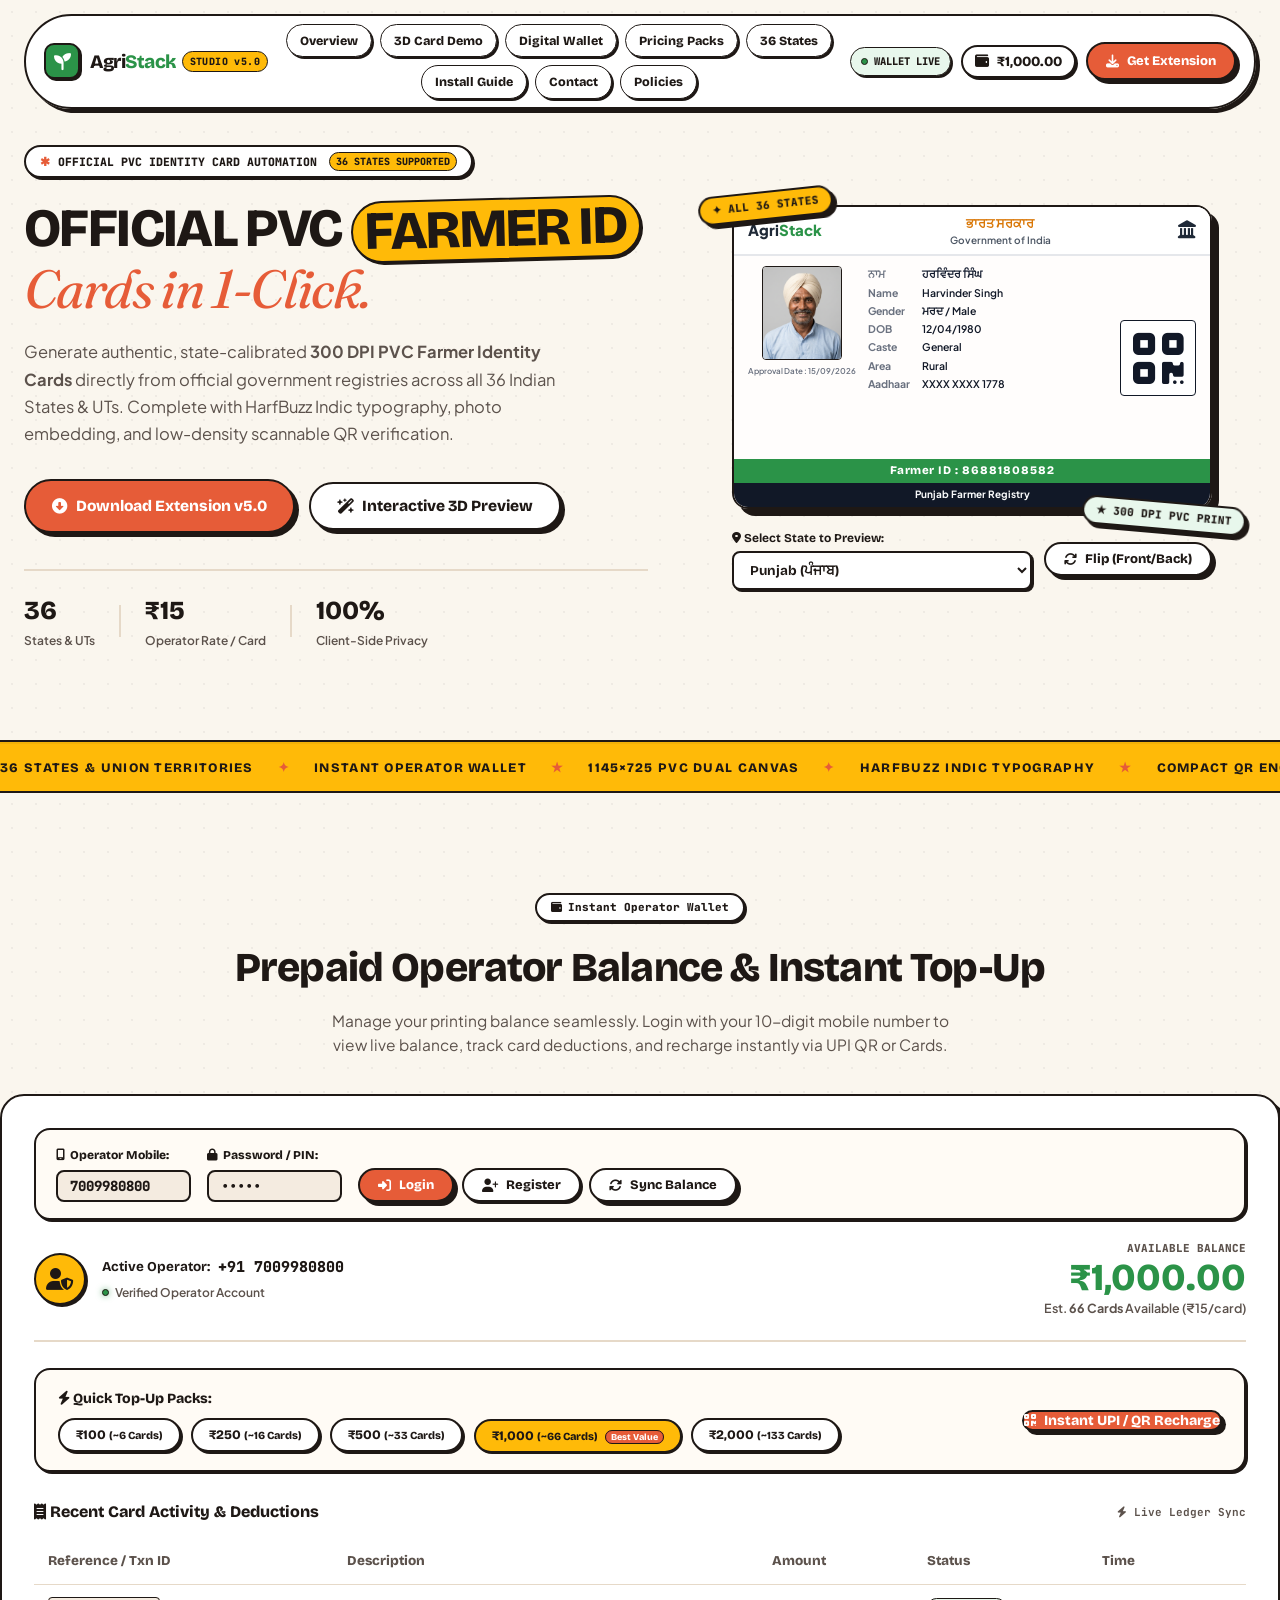
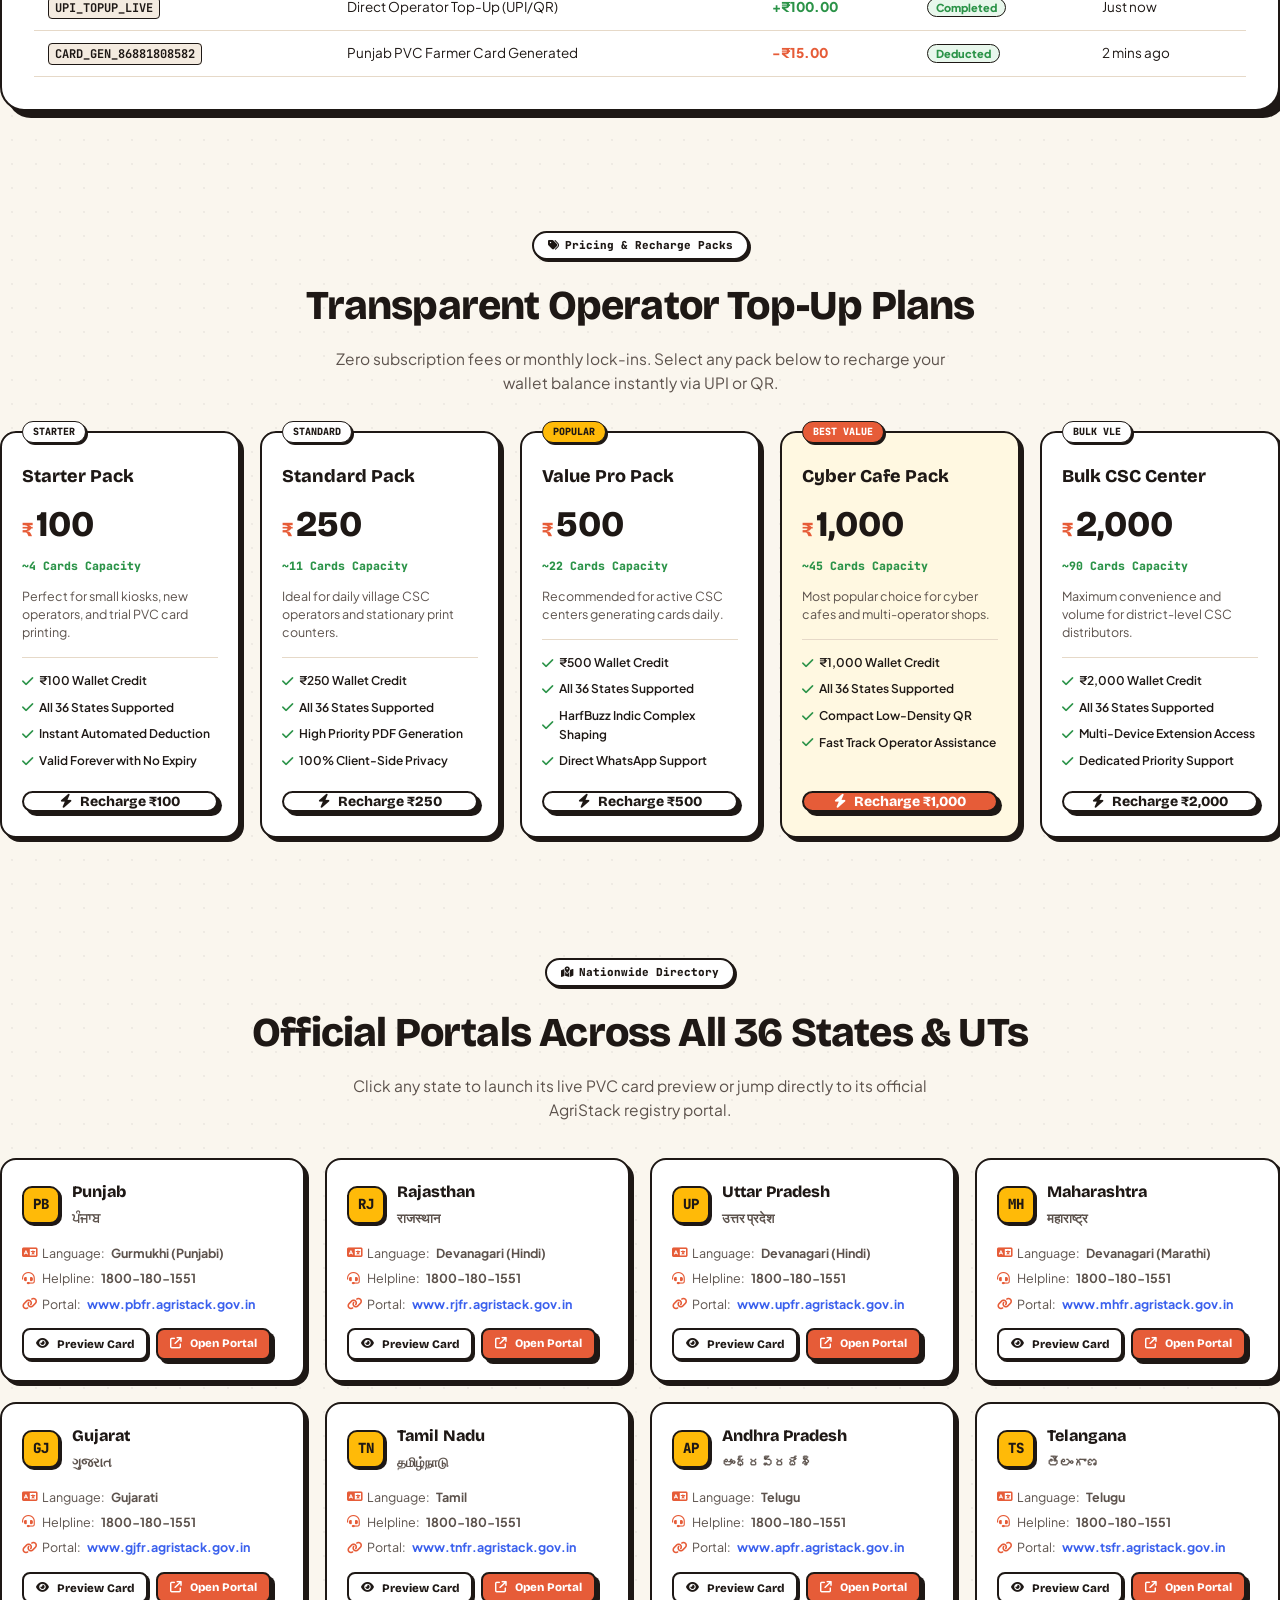
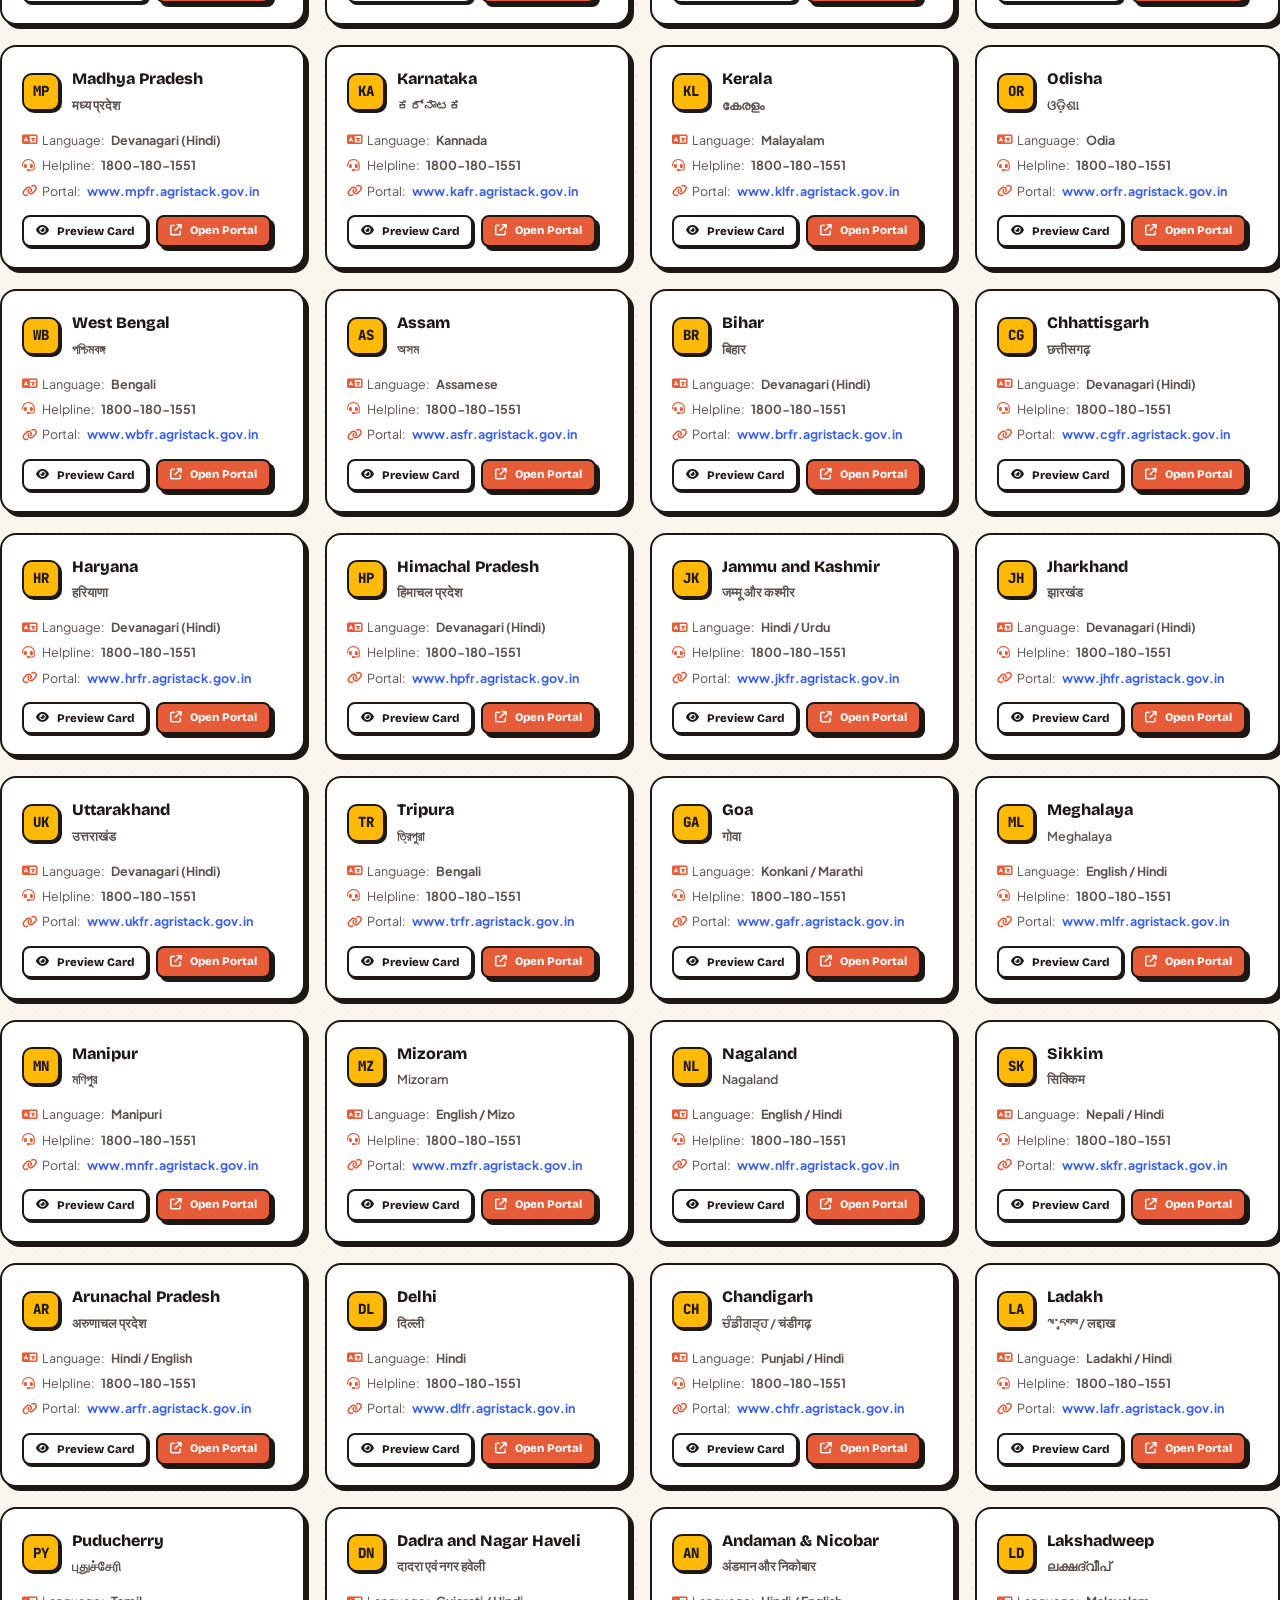
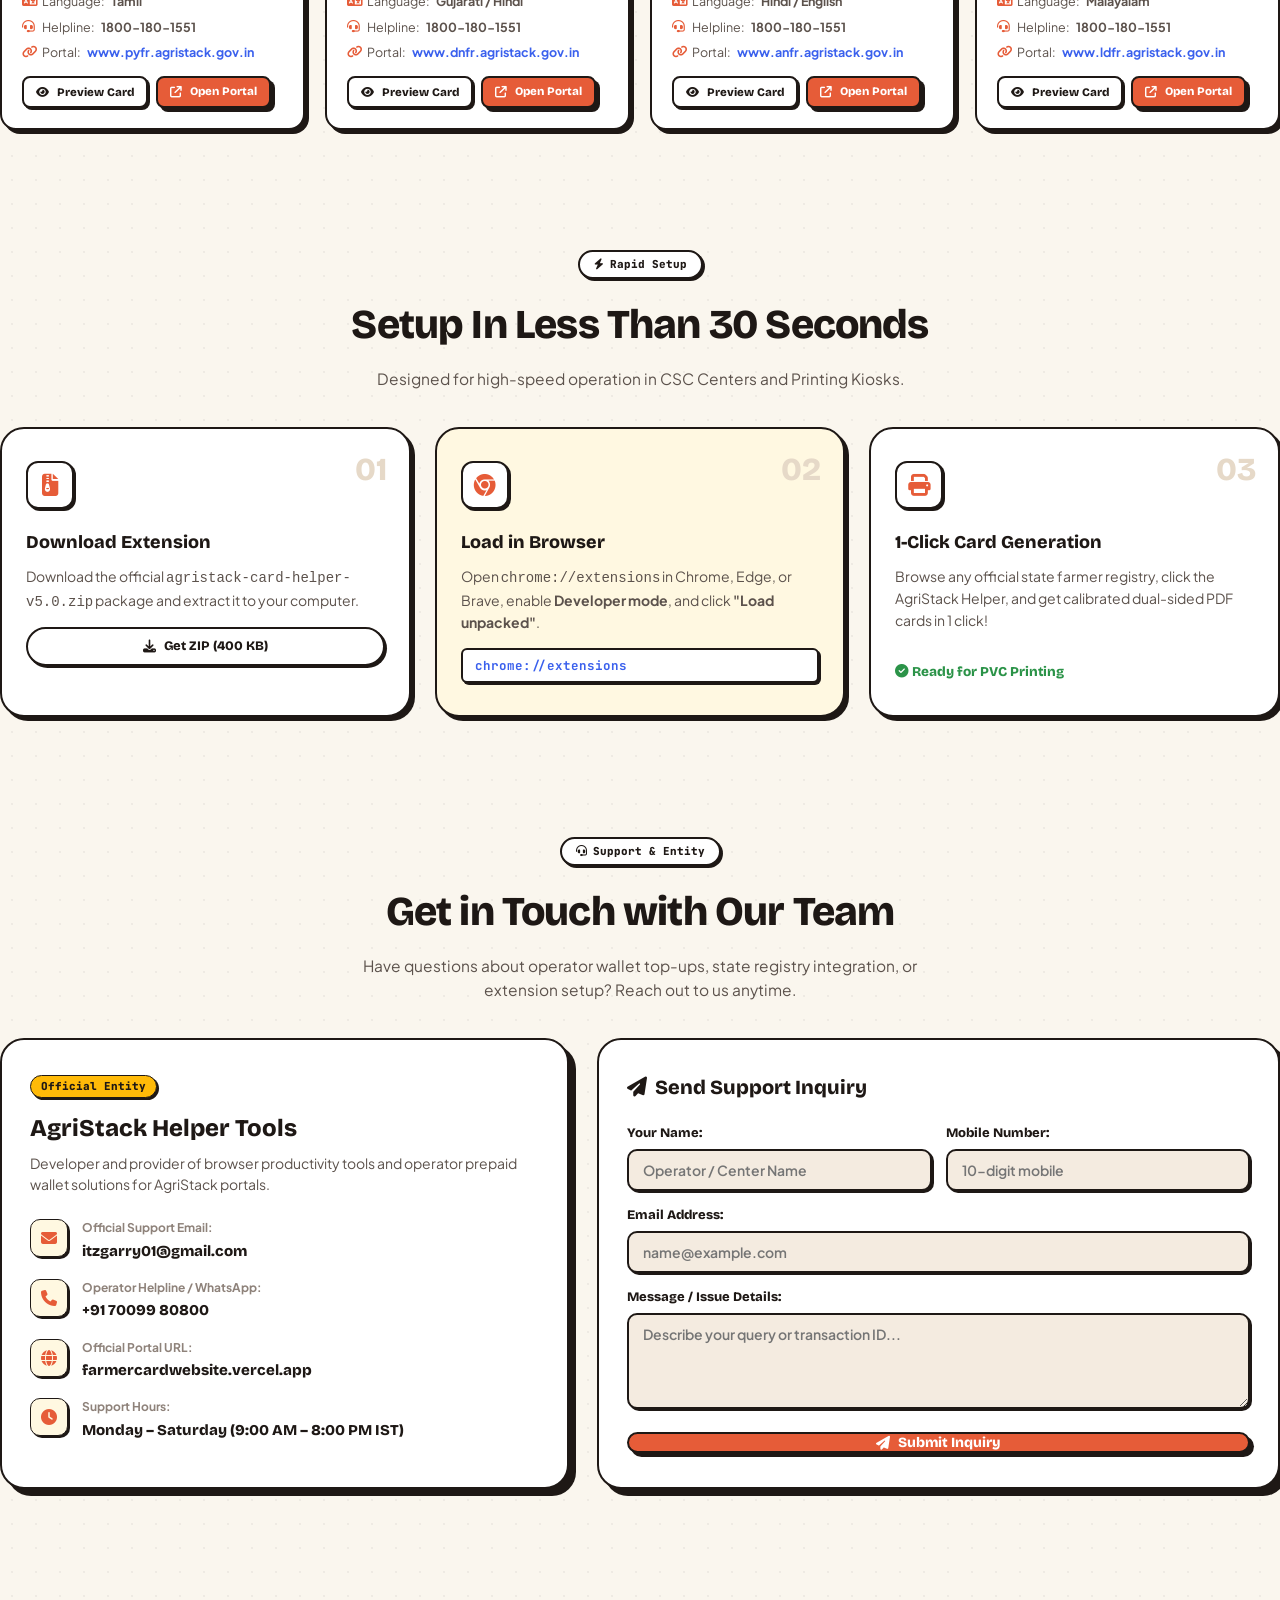
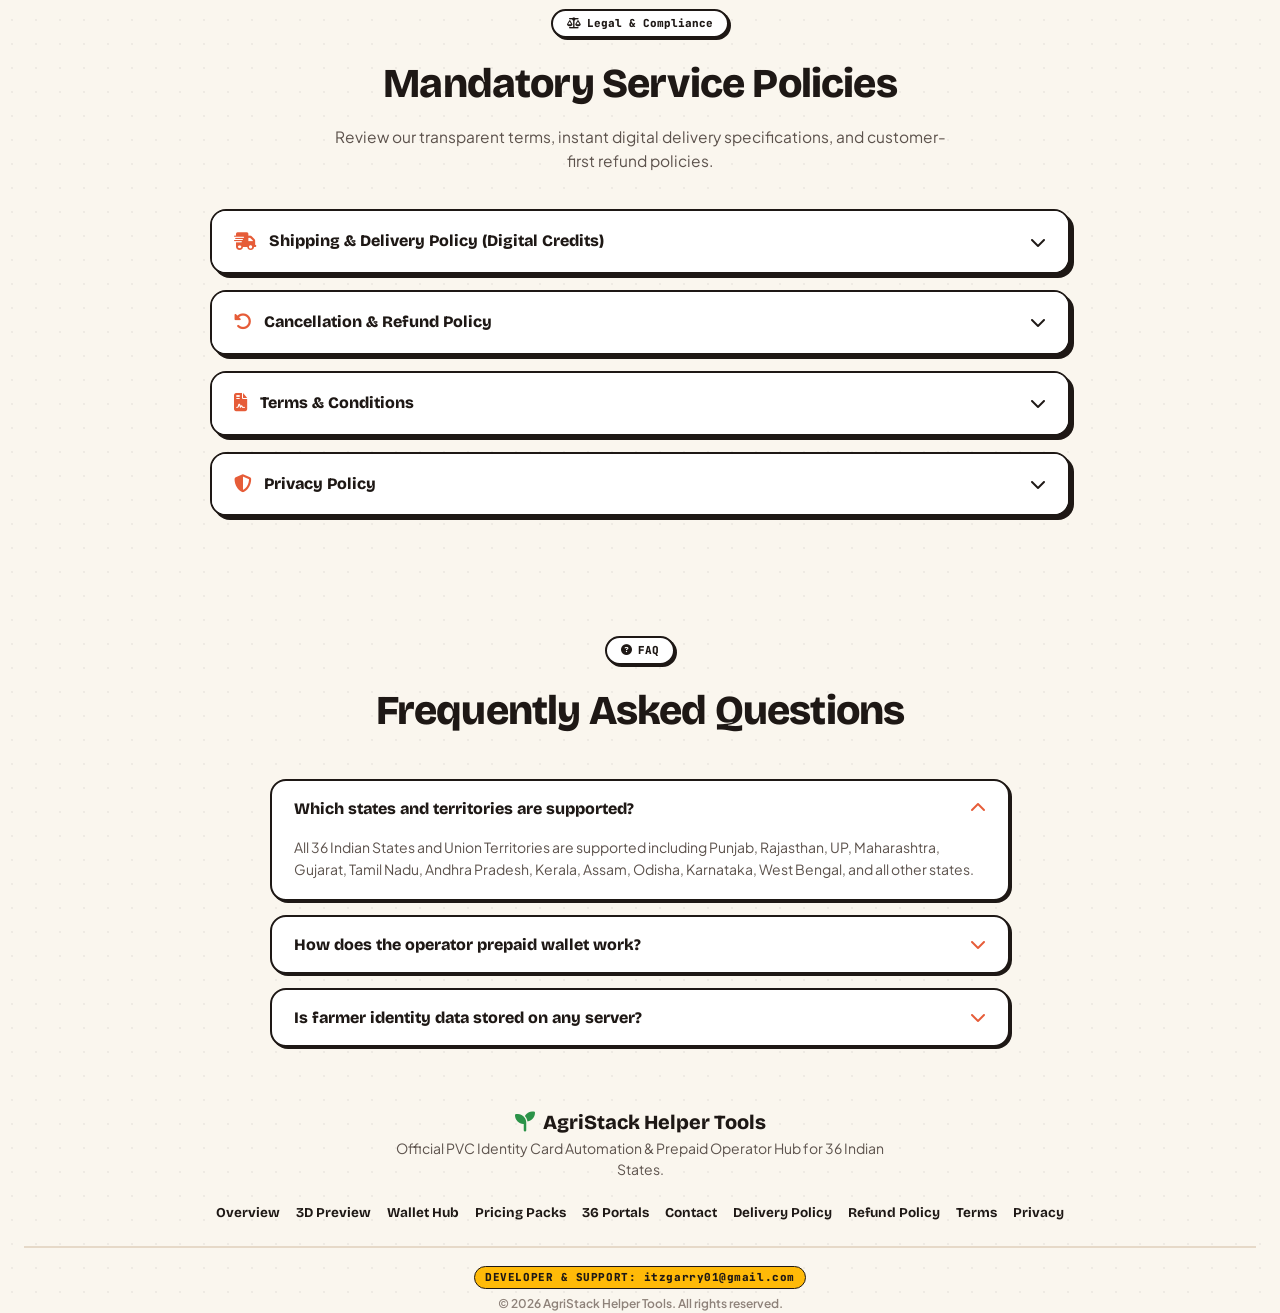
==== commit f06e004d: "feat: streamline top-up modal strictly to real Cashfree Payment Gateway checkout" ====
--- a/index.html
+++ b/index.html
@@ -776,7 +776,7 @@
         </section>
     </main>
 
-    <!-- Direct Wallet Recharge Modal with Real Dynamic QR & Gateway Options -->
+    <!-- Direct Wallet Recharge Modal with Real Payment Gateway -->
     <div class="modal-backdrop" id="rechargeModal">
         <div class="modal-card">
             <div class="modal-header">
@@ -804,75 +804,27 @@
                     </div>
                     <div class="amount-input-wrap mt-2">
                         <span class="amount-prefix">₹</span>
-                        <input type="number" id="modalRechargeAmount" class="modal-input pl-amount" value="1000" min="50" step="50" oninput="updateDynamicQrCode()">
-                    </div>
-                </div>
-
-                <!-- Payment Method Tabs -->
-                <div class="payment-tabs-nav">
-                    <button class="pay-tab-btn active" id="tabBtnUpi" onclick="switchPayTab('upi')">
-                        <i class="fa-solid fa-qrcode"></i> Scan UPI QR
-                    </button>
-                    <button class="pay-tab-btn" id="tabBtnGateway" onclick="switchPayTab('gateway')">
-                        <i class="fa-solid fa-credit-card"></i> Cashfree Gateway
-                    </button>
-                </div>
-
-                <!-- Tab 1: Dynamic UPI QR Code -->
-                <div class="pay-tab-content active" id="payTabUpi">
-                    <div class="qr-pay-box">
-                        <div class="qr-image-container">
-                            <img id="qrRealImage" src="https://api.qrserver.com/v1/create-qr-code/?size=220x220&data=upi%3A%2F%2Fpay%3Fpa%3Dpaytmqr28100505010111162h0f78i4%40paytm%26pn%3DAgriStack%2520Helper%2520Tools%26am%3D1000%26cu%3DINR%26tn%3DWallet%2520TopUp" alt="Scan & Pay via UPI" class="qr-dynamic-img">
-                            <div class="qr-amount-tag">Pay Exactly: <strong id="qrPayableAmountText">₹1,000.00</strong></div>
-                        </div>
-                        <div class="qr-details-side">
-                            <div class="upi-id-box">
-                                <span class="upi-label">Official Merchant UPI ID:</span>
-                                <div class="upi-val-group">
-                                    <code id="merchantUpiId">paytmqr28100505010111162h0f78i4@paytm</code>
-                                    <button class="btn btn-xs btn-outline" onclick="copyUpiId()" title="Copy UPI ID">
-                                        <i class="fa-solid fa-copy"></i> Copy
-                                    </button>
-                                </div>
-                            </div>
-                            <div class="upi-intent-wrap">
-                                <a id="upiIntentLink" href="upi://pay?pa=paytmqr28100505010111162h0f78i4@paytm&pn=AgriStack%20Helper%20Tools&am=1000&cu=INR&tn=Operator%20Wallet%20TopUp" class="btn btn-secondary btn-sm btn-block">
-                                    <i class="fa-solid fa-mobile-screen-button"></i> Open in GPay / PhonePe / Paytm
-                                </a>
-                            </div>
-                        </div>
-                    </div>
-
-                    <div class="utr-verification-box mt-3">
-                        <label for="modalUtrInput"><strong>Step 2:</strong> Enter 12-Digit UPI Reference / UTR No after paying:</label>
-                        <div class="utr-input-row">
-                            <input type="text" id="modalUtrInput" class="modal-input" placeholder="e.g. 425896321458 (12-digit UTR)" maxlength="18">
-                            <button class="btn btn-primary btn-md" id="btnConfirmUtr" onclick="verifyAndCreditUtr()">
-                                <i class="fa-solid fa-bolt"></i> Verify & Credit
-                            </button>
-                        </div>
-                        <small class="utr-help-text"><i class="fa-solid fa-shield-halved"></i> Instant automatic reconciliation and balance addition to your operator mobile.</small>
-                    </div>
-                </div>
-
-                <!-- Tab 2: Cashfree Payment Gateway -->
-                <div class="pay-tab-content" id="payTabGateway">
-                    <div class="gateway-info-box">
-                        <div class="gateway-icon-badge">
-                            <i class="fa-solid fa-lock"></i>
-                        </div>
-                        <h4>Instant Automated Gateway Checkout</h4>
-                        <p>Pay securely via Cards, NetBanking, Wallets, or UPI through RBI-authorized Cashfree Payment Gateway.</p>
-                        
-                        <div class="gateway-perks">
-                            <span><i class="fa-solid fa-check"></i> Instant Automated Balance Credit</span>
-                            <span><i class="fa-solid fa-check"></i> 100% Encrypted & Verified</span>
-                        </div>
-
-                        <button class="btn btn-primary btn-block btn-lg mt-3" id="btnLaunchGateway" onclick="launchCashfreeRecharge()">
-                            <i class="fa-solid fa-arrow-up-right-from-square"></i> Proceed to Gateway Checkout (<span id="btnGatewayAmtText">₹1,000</span>)
-                        </button>
-                    </div>
+                        <input type="number" id="modalRechargeAmount" class="modal-input pl-amount" value="1000" min="50" step="50" oninput="updateGatewayAmountText()">
+                    </div>
+                </div>
+
+                <!-- Cashfree Payment Gateway Card -->
+                <div class="gateway-info-box mt-2">
+                    <div class="gateway-icon-badge">
+                        <i class="fa-solid fa-shield-halved"></i>
+                    </div>
+                    <h4>Instant Secure Gateway Checkout</h4>
+                    <p>Pay securely via UPI (GPay, PhonePe, Paytm), Debit/Credit Cards, NetBanking, or Wallets with instant automated balance addition.</p>
+                    
+                    <div class="gateway-perks">
+                        <span><i class="fa-solid fa-circle-check"></i> Instant Automated Balance Credit</span>
+                        <span><i class="fa-solid fa-lock"></i> 256-Bit SSL Encrypted</span>
+                        <span><i class="fa-solid fa-building-columns"></i> All Indian Banks & UPI</span>
+                    </div>
+
+                    <button class="btn btn-primary btn-block btn-lg mt-3" id="btnLaunchGateway" onclick="launchCashfreeRecharge()">
+                        <i class="fa-solid fa-arrow-up-right-from-square"></i> Proceed to Gateway Checkout (<span id="btnGatewayAmtText">₹1,000</span>)
+                    </button>
                 </div>
             </div>
         </div>
--- a/styles.css
+++ b/styles.css
@@ -1723,159 +1723,18 @@
   padding-left: 32px !important;
 }
 
-/* Payment Method Tabs */
-.payment-tabs-nav {
-  display: flex;
-  gap: 8px;
-  background: var(--bg-canvas-subtle);
-  border: 2px solid var(--border-dark);
-  padding: 4px;
-  border-radius: var(--radius-md);
-  margin-top: 4px;
-}
-.pay-tab-btn {
-  flex: 1;
-  background: transparent;
-  border: none;
-  padding: 8px 12px;
-  font-family: var(--font-display);
-  font-size: 13px;
-  font-weight: 800;
-  color: var(--text-secondary);
-  border-radius: var(--radius-sm);
-  cursor: pointer;
-  display: flex;
-  align-items: center;
-  justify-content: center;
-  gap: 6px;
-  transition: all 0.2s var(--ease-bouncy);
-}
-.pay-tab-btn.active {
-  background: #FFFFFF;
-  color: var(--text-main);
-  border: 1.5px solid var(--border-dark);
-  box-shadow: 2px 2px 0px #1E1815;
-}
-
-.pay-tab-content {
-  display: none;
-}
-.pay-tab-content.active {
-  display: block;
-}
-
-/* Real Dynamic UPI QR Container */
-.qr-pay-box {
-  background: var(--bg-canvas-warm);
-  border: 2px solid var(--border-dark);
-  border-radius: var(--radius-md);
-  padding: 16px;
-  display: flex;
-  gap: 16px;
-  align-items: center;
-  box-shadow: var(--shadow-hard-sm);
-}
-.qr-image-container {
-  display: flex;
-  flex-direction: column;
-  align-items: center;
-  background: #FFFFFF;
-  border: 2px solid var(--border-dark);
-  border-radius: 12px;
-  padding: 10px;
-  box-shadow: var(--shadow-hard-sm);
-  flex-shrink: 0;
-}
-.qr-dynamic-img {
-  width: 140px;
-  height: 140px;
-  display: block;
-  border-radius: 6px;
-}
-.qr-amount-tag {
-  font-size: 11px;
-  font-family: var(--font-mono);
-  font-weight: 700;
-  color: var(--text-main);
-  margin-top: 6px;
-  text-align: center;
-}
-.qr-amount-tag strong {
-  color: var(--accent-green);
-}
-
-.qr-details-side {
-  display: flex;
-  flex-direction: column;
-  gap: 12px;
-  flex: 1;
-}
-.upi-id-box {
-  background: #FFFFFF;
-  border: 1.5px solid var(--border-dark);
-  border-radius: 8px;
-  padding: 10px 12px;
-}
-.upi-label {
-  display: block;
-  font-size: 10.5px;
-  font-weight: 700;
-  color: var(--text-secondary);
-  margin-bottom: 4px;
-}
-.upi-val-group {
-  display: flex;
-  justify-content: space-between;
-  align-items: center;
-  gap: 6px;
-}
-.upi-val-group code {
-  font-family: var(--font-mono);
-  font-size: 11px;
-  font-weight: 800;
-  color: var(--accent-orange);
-  word-break: break-all;
-}
-
-/* UTR Verification Step */
-.utr-verification-box {
-  background: #FFFFFF;
-  border: 2px solid var(--border-dark);
-  border-radius: var(--radius-md);
-  padding: 14px;
-  box-shadow: var(--shadow-hard-sm);
-}
-.utr-verification-box label {
-  display: block;
-  font-size: 12px;
-  font-weight: 700;
-  color: var(--text-main);
-  margin-bottom: 8px;
-}
-.utr-input-row {
-  display: flex;
-  gap: 8px;
-}
-.utr-help-text {
-  display: block;
-  font-size: 11px;
-  color: var(--text-secondary);
-  margin-top: 6px;
-  line-height: 1.4;
-}
-
 /* Cashfree Gateway Box */
 .gateway-info-box {
   background: var(--bg-canvas-warm);
-  border: 2px solid var(--border-dark);
+  border: 2.5px solid var(--border-dark);
   border-radius: var(--radius-md);
   padding: 24px 20px;
   text-align: center;
   box-shadow: var(--shadow-hard-sm);
 }
 .gateway-icon-badge {
-  width: 48px;
-  height: 48px;
+  width: 52px;
+  height: 52px;
   background: var(--accent-green-light);
   border: 2px solid var(--border-dark);
   border-radius: 50%;
@@ -1883,38 +1742,45 @@
   align-items: center;
   justify-content: center;
   color: var(--accent-green);
-  font-size: 20px;
-  margin: 0 auto 12px;
+  font-size: 22px;
+  margin: 0 auto 14px;
   box-shadow: var(--shadow-hard-sm);
 }
 .gateway-info-box h4 {
   font-family: var(--font-display);
-  font-size: 17px;
-  font-weight: 800;
-  margin-bottom: 6px;
+  font-size: 18px;
+  font-weight: 800;
+  margin-bottom: 8px;
 }
 .gateway-info-box p {
-  font-size: 13px;
+  font-size: 13.5px;
   color: var(--text-secondary);
-  line-height: 1.45;
-  margin-bottom: 14px;
+  line-height: 1.5;
+  margin-bottom: 16px;
 }
 .gateway-perks {
   display: flex;
   justify-content: center;
-  gap: 14px;
+  gap: 16px;
   flex-wrap: wrap;
-  font-size: 11.5px;
+  font-size: 12px;
   font-weight: 700;
   color: var(--text-main);
-  margin-bottom: 8px;
+  margin-bottom: 12px;
+}
+.gateway-perks span {
+  display: flex;
+  align-items: center;
+  gap: 6px;
 }
 .gateway-perks i {
   color: var(--accent-green);
 }
+}
 
 /* ==========================================================================
    Studio Footer
+
    ========================================================================== */
 .site-footer {
   padding: 50px 0 30px;
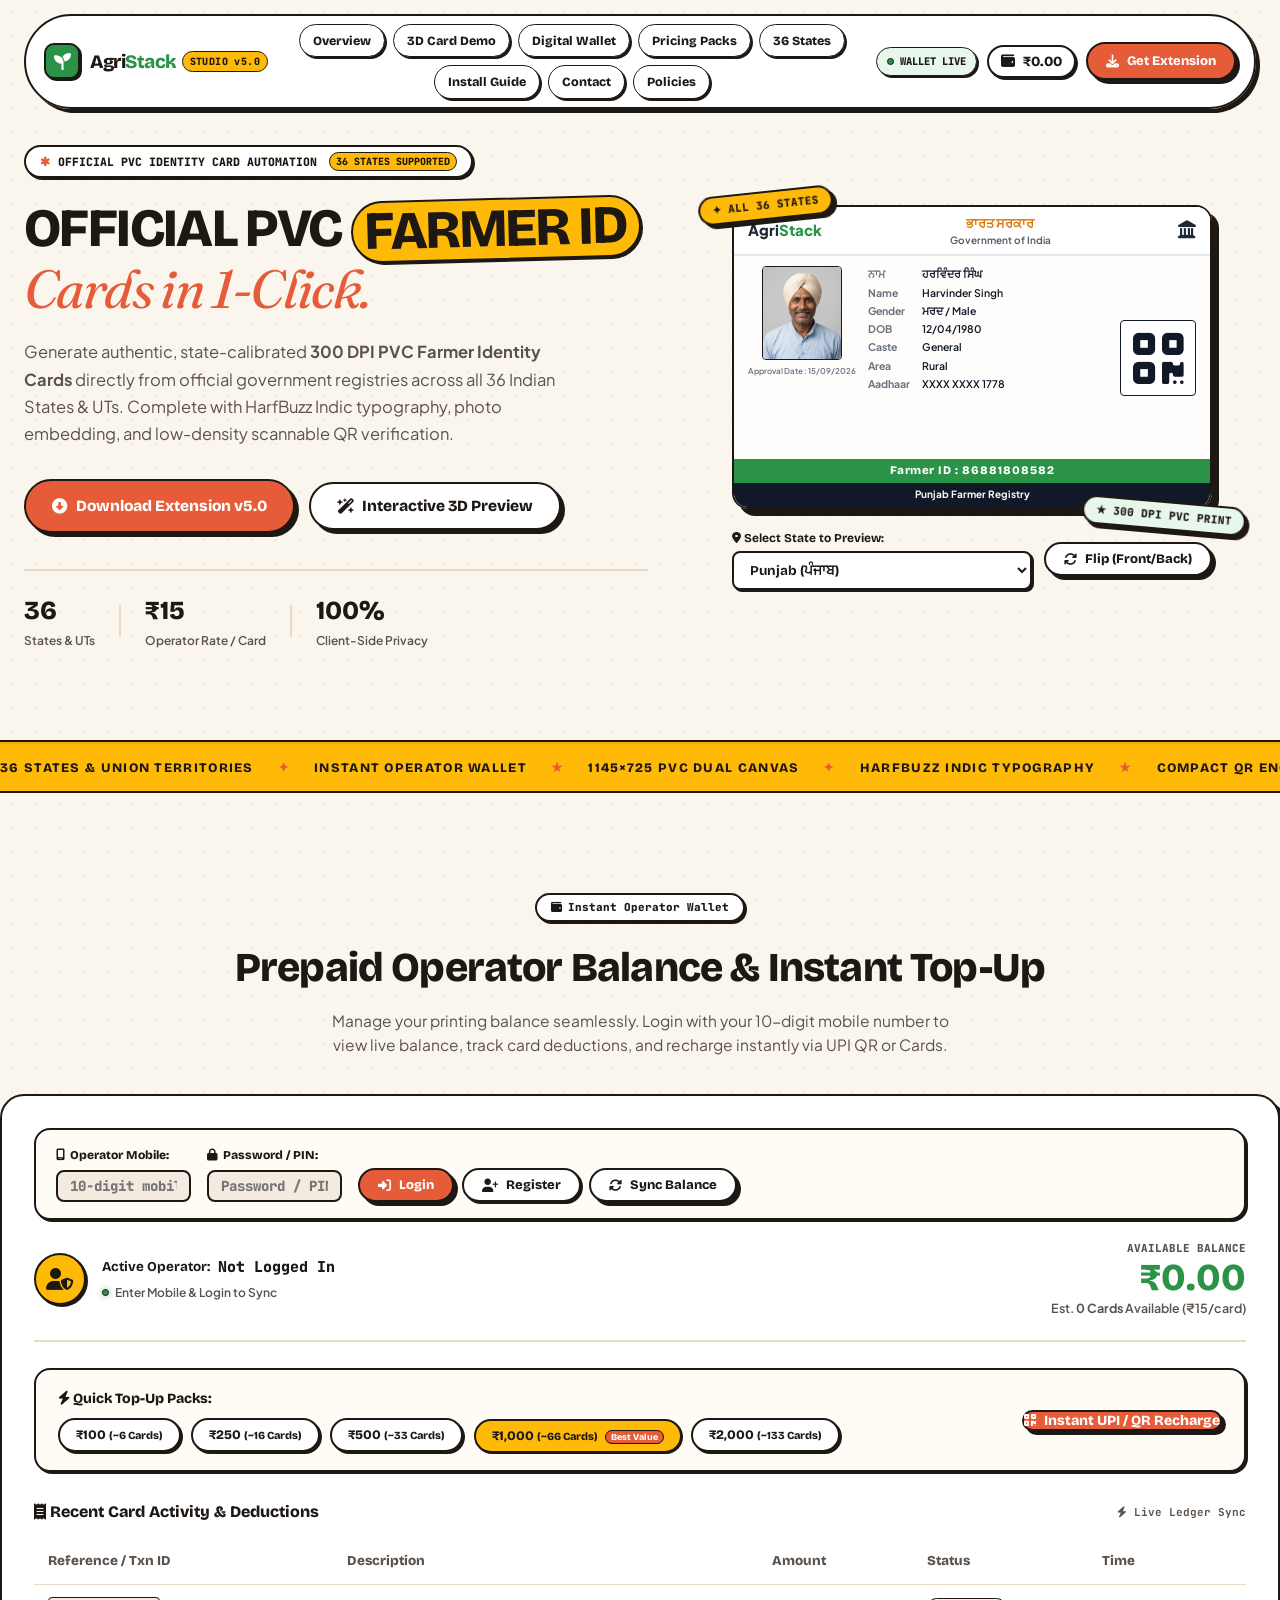
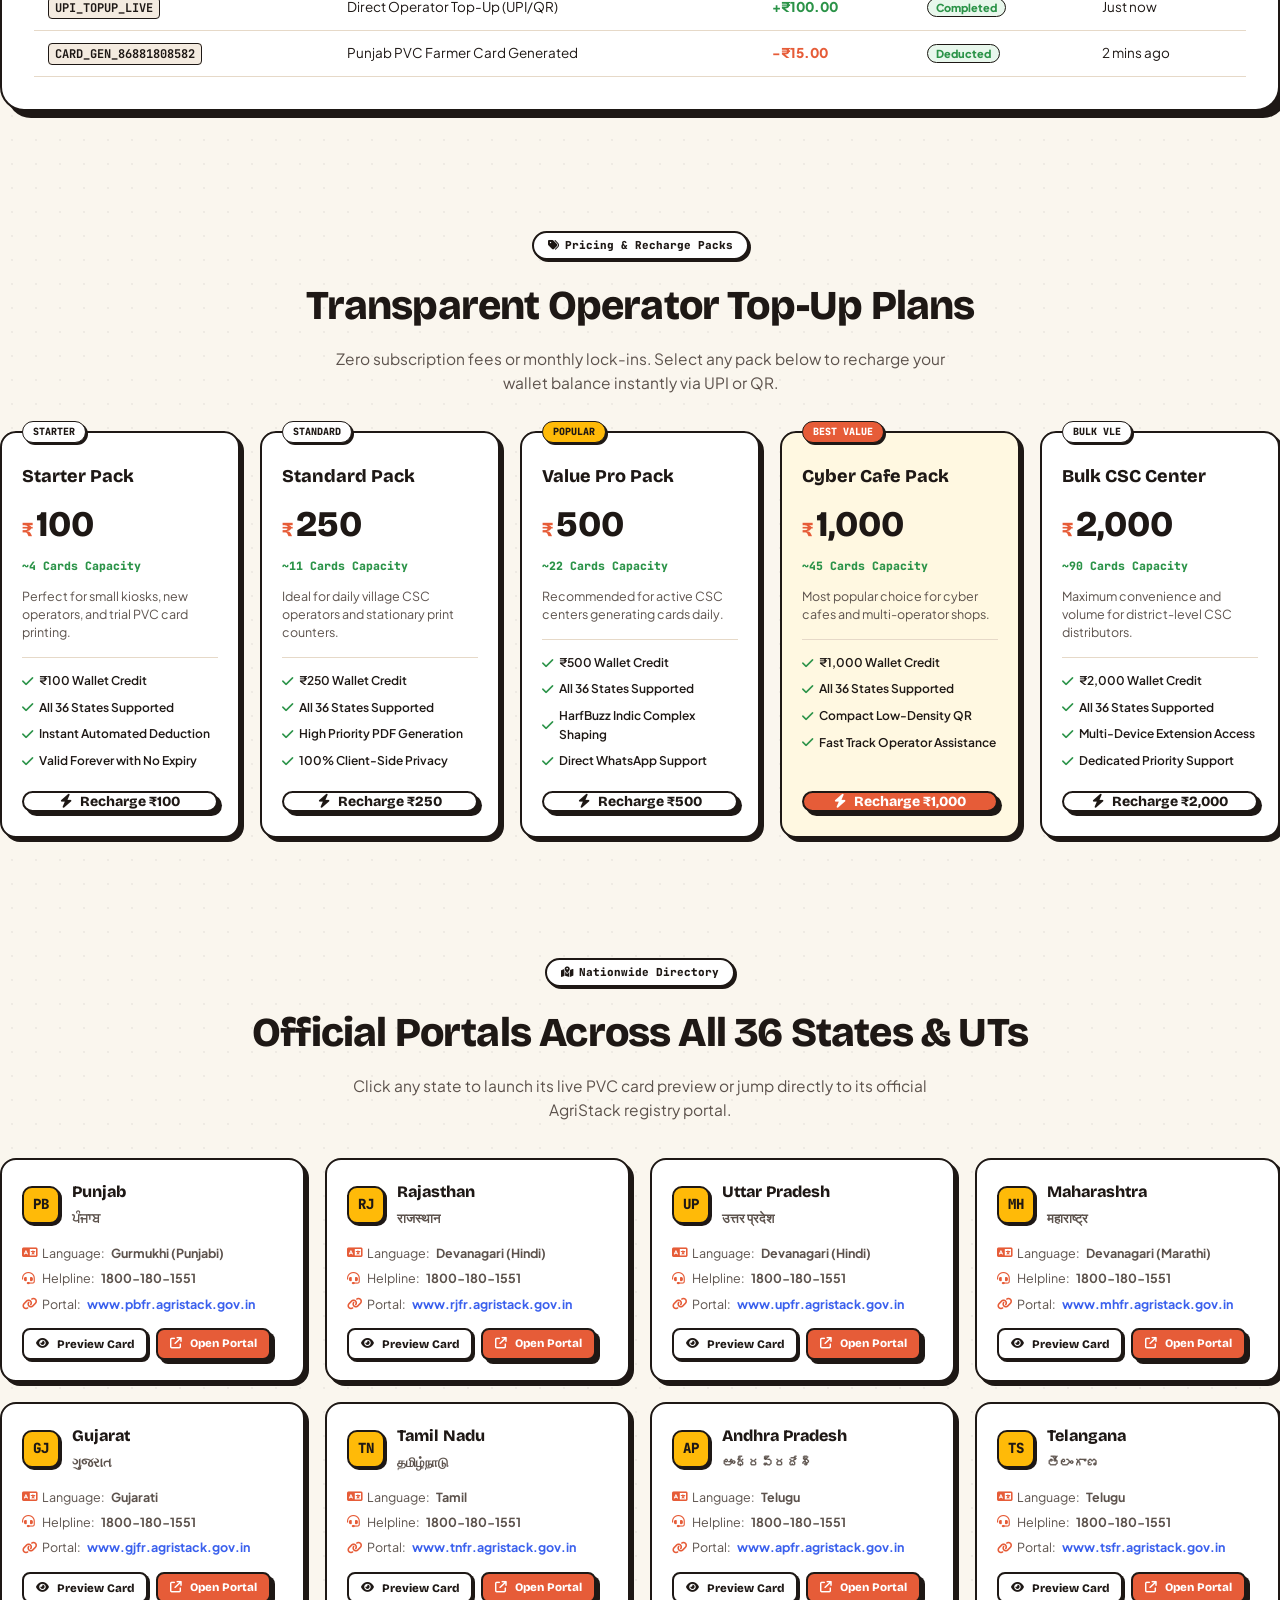
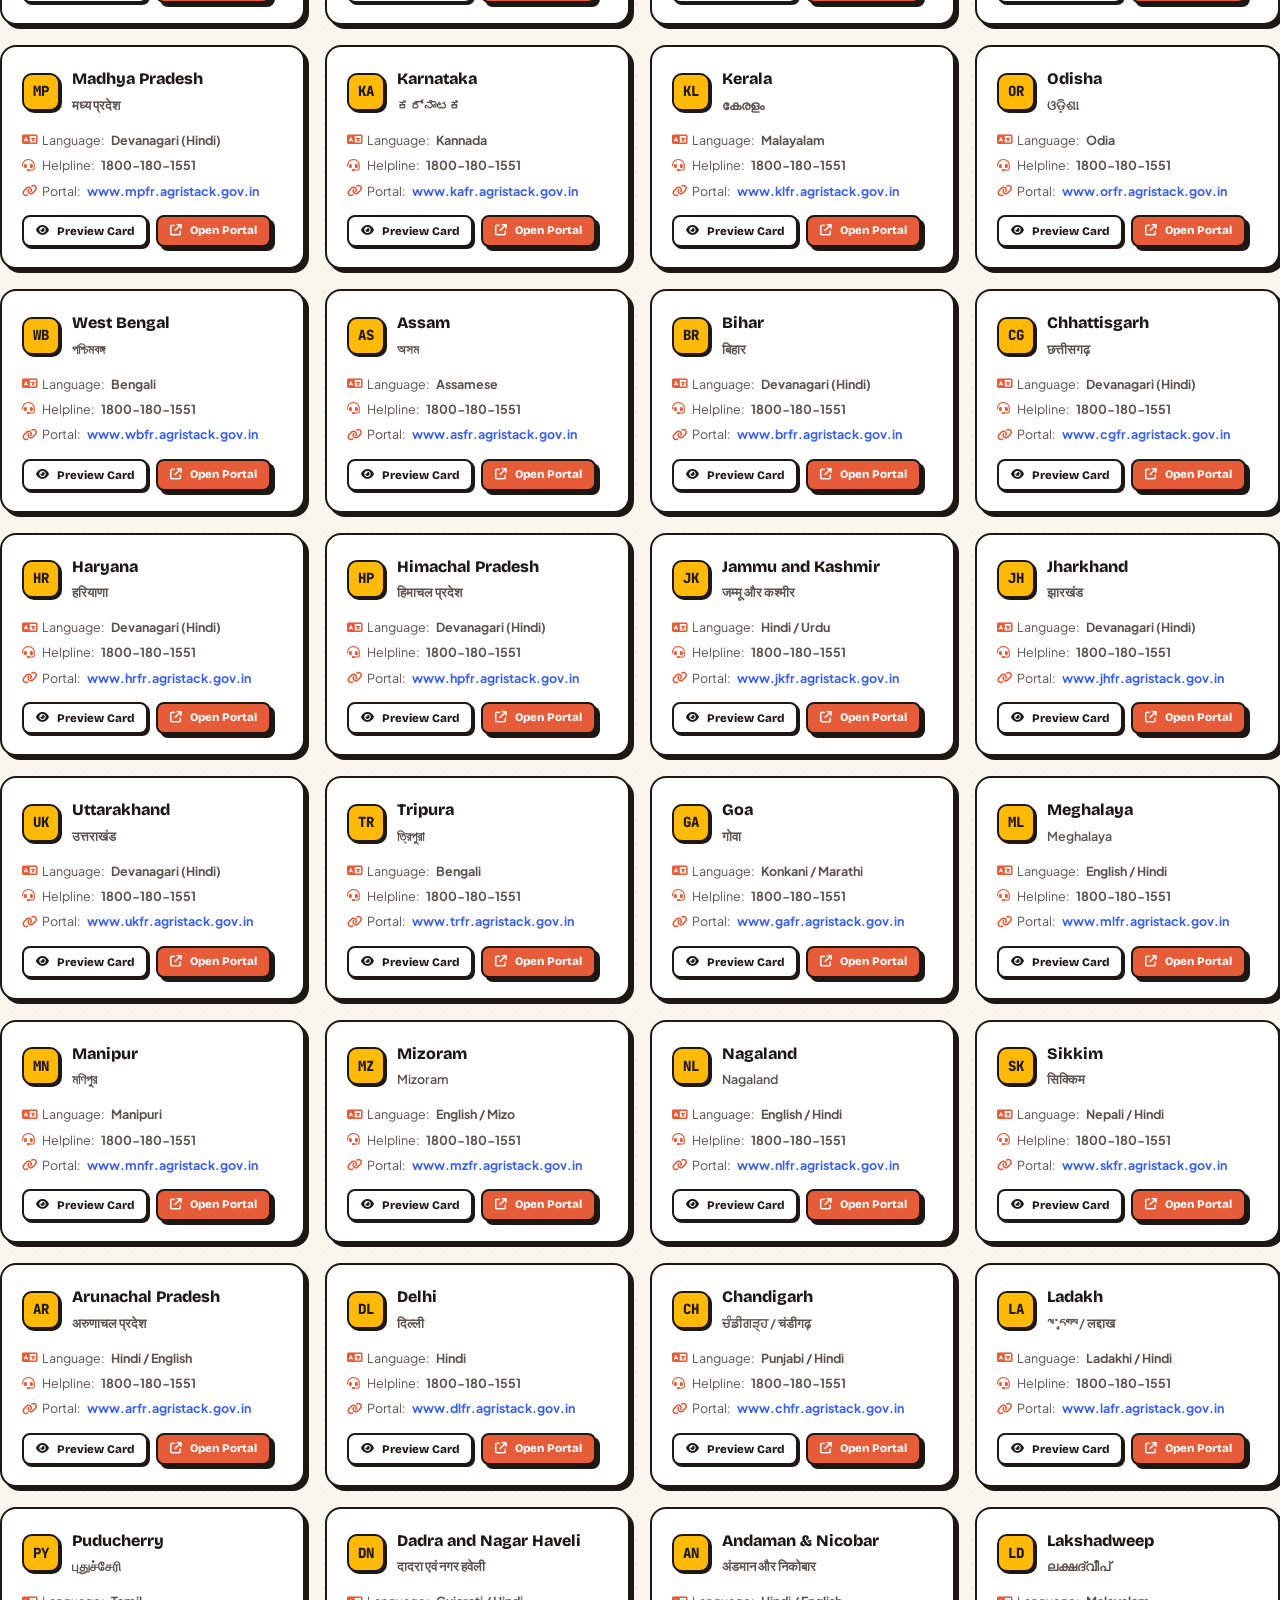
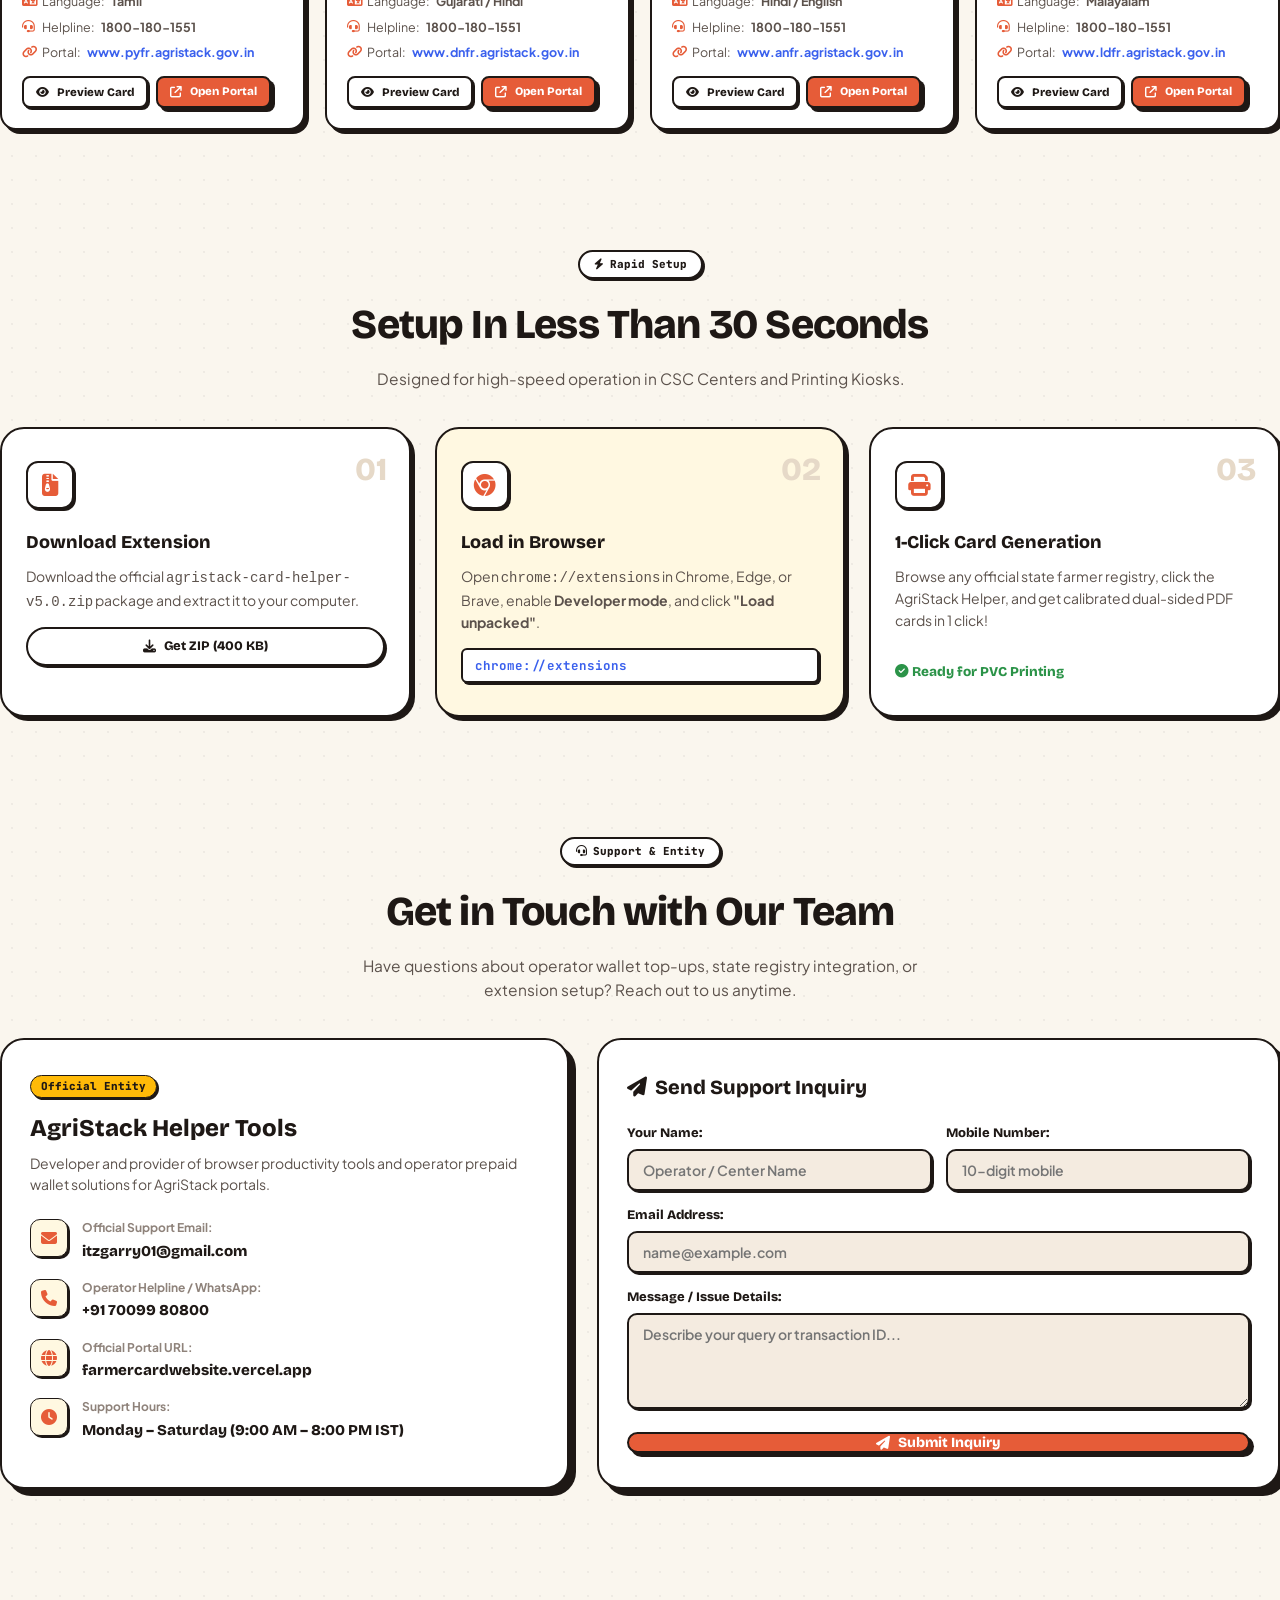
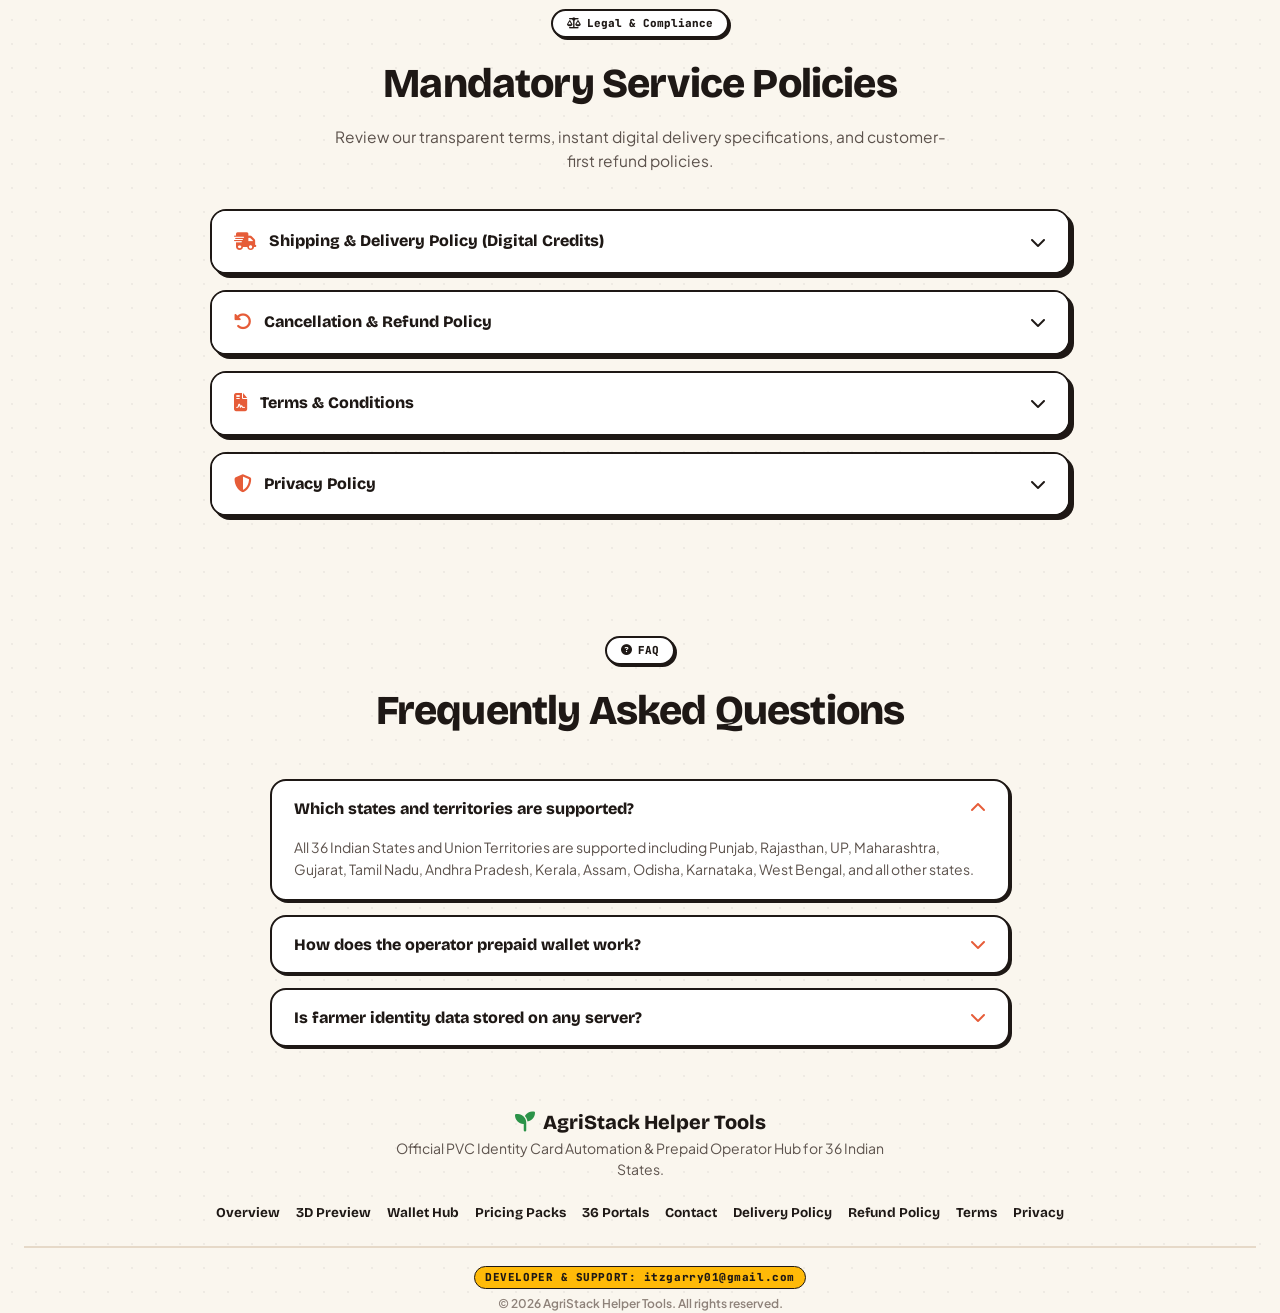
==== commit abb1ff51: "Fix wallet recharge account routing and remove false positive payment triggers" ====
--- a/index.html
+++ b/index.html
@@ -313,11 +313,11 @@
                     <div class="auth-form-row">
                         <div class="auth-input-group">
                             <label for="walletMobileInput"><i class="fa-solid fa-mobile-screen"></i> Operator Mobile:</label>
-                            <input type="tel" id="walletMobileInput" class="wallet-mobile-input" value="7009980800" maxlength="10" placeholder="10-digit mobile">
+                            <input type="tel" id="walletMobileInput" class="wallet-mobile-input" maxlength="10" placeholder="10-digit mobile number">
                         </div>
                         <div class="auth-input-group">
                             <label for="walletPasswordInput"><i class="fa-solid fa-lock"></i> Password / PIN:</label>
-                            <input type="password" id="walletPasswordInput" class="wallet-mobile-input" value="12345" placeholder="Password / PIN">
+                            <input type="password" id="walletPasswordInput" class="wallet-mobile-input" placeholder="Password / PIN">
                         </div>
                         <div class="auth-btn-group">
                             <button class="btn btn-primary btn-sm" id="btnLoginWallet" onclick="loginOperatorWallet()">
@@ -339,11 +339,11 @@
                         <div class="user-meta">
                             <div class="user-phone-wrap">
                                 <span class="phone-label">Active Operator:</span>
-                                <strong id="loggedOperatorMobile" class="logged-mobile-text">+91 7009980800</strong>
+                                <strong id="loggedOperatorMobile" class="logged-mobile-text">Not Logged In</strong>
                             </div>
                             <div class="user-status-label">
                                 <span class="status-indicator active"></span>
-                                <span id="walletAuthStatus">Verified Operator Account</span>
+                                <span id="walletAuthStatus">Enter Mobile & Login to Sync</span>
                             </div>
                         </div>
                     </div>
@@ -790,7 +790,7 @@
             <div class="modal-body">
                 <div class="modal-form-group">
                     <label for="modalMobileInput"><i class="fa-solid fa-mobile-screen"></i> Operator Mobile Number:</label>
-                    <input type="tel" id="modalMobileInput" class="modal-input" value="7009980800" maxlength="10" placeholder="10-digit mobile number">
+                    <input type="tel" id="modalMobileInput" class="modal-input" maxlength="10" placeholder="10-digit mobile number">
                 </div>
 
                 <div class="modal-form-group">
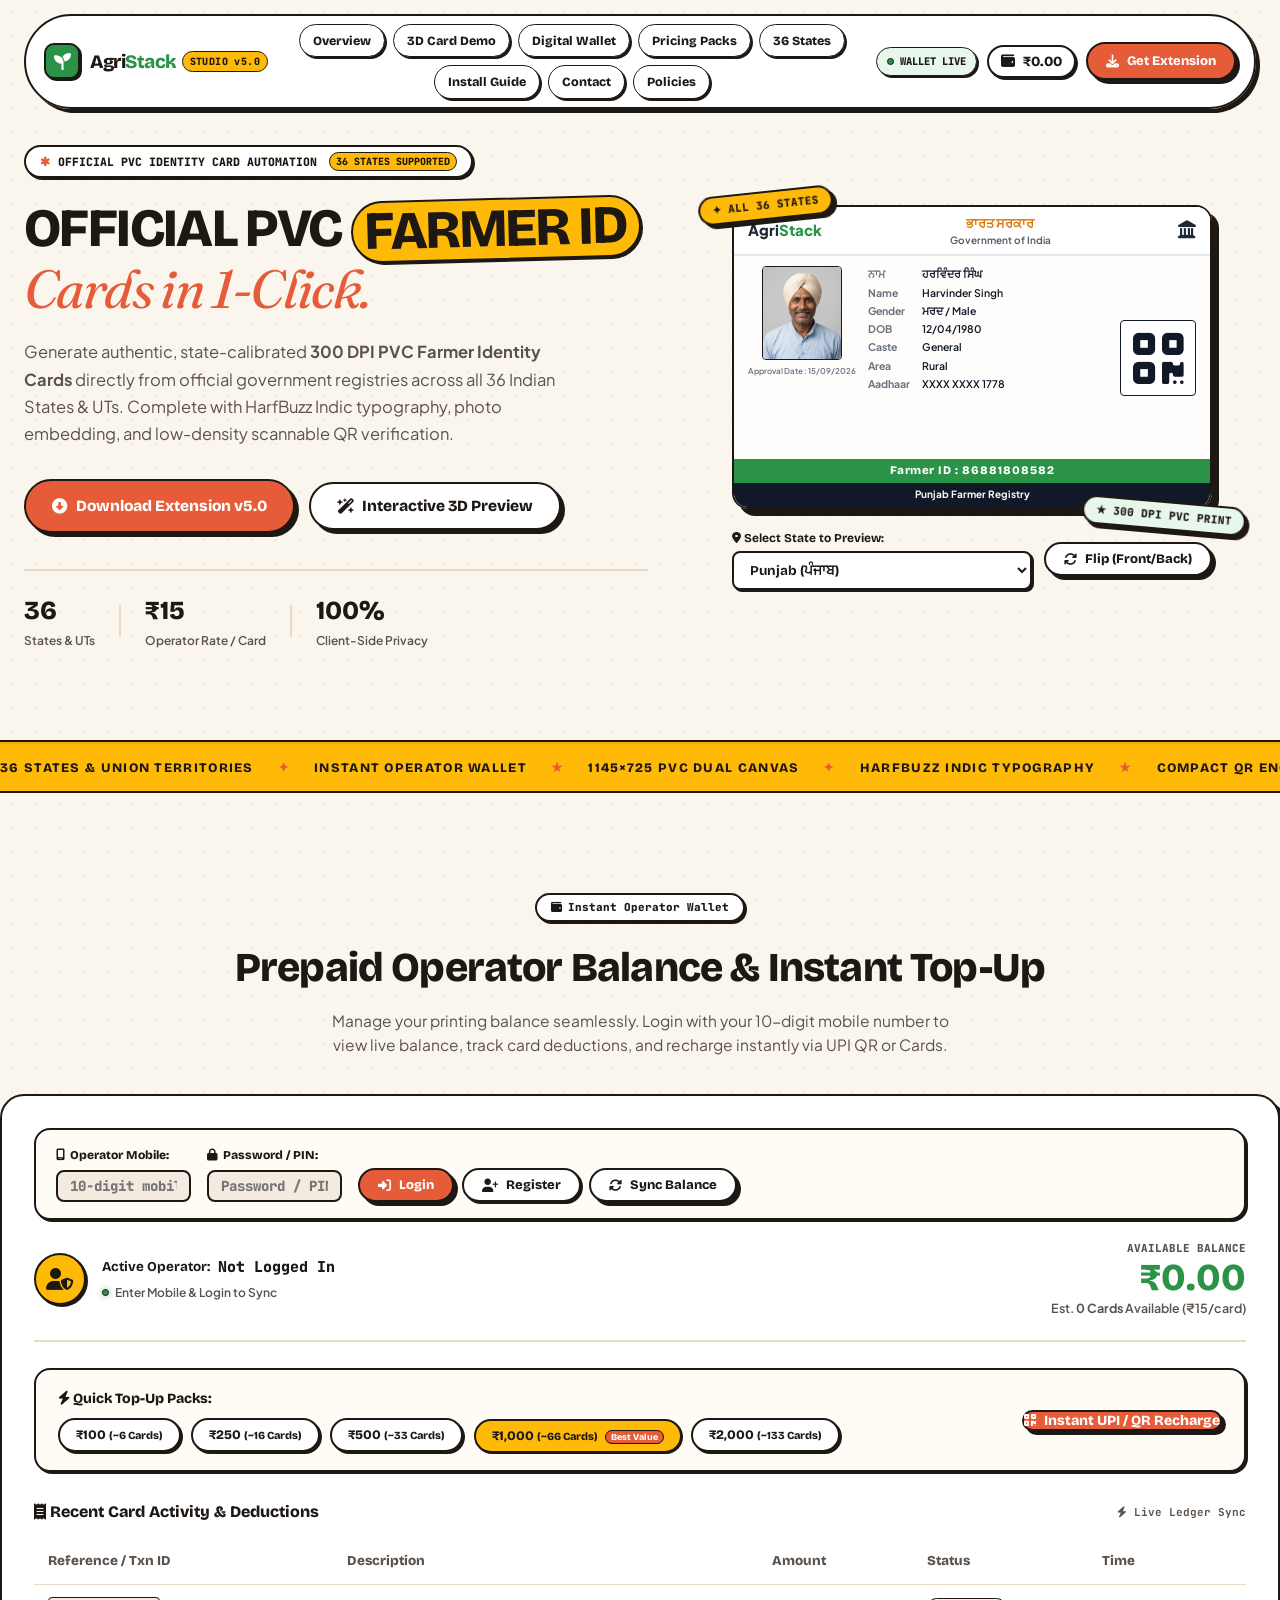
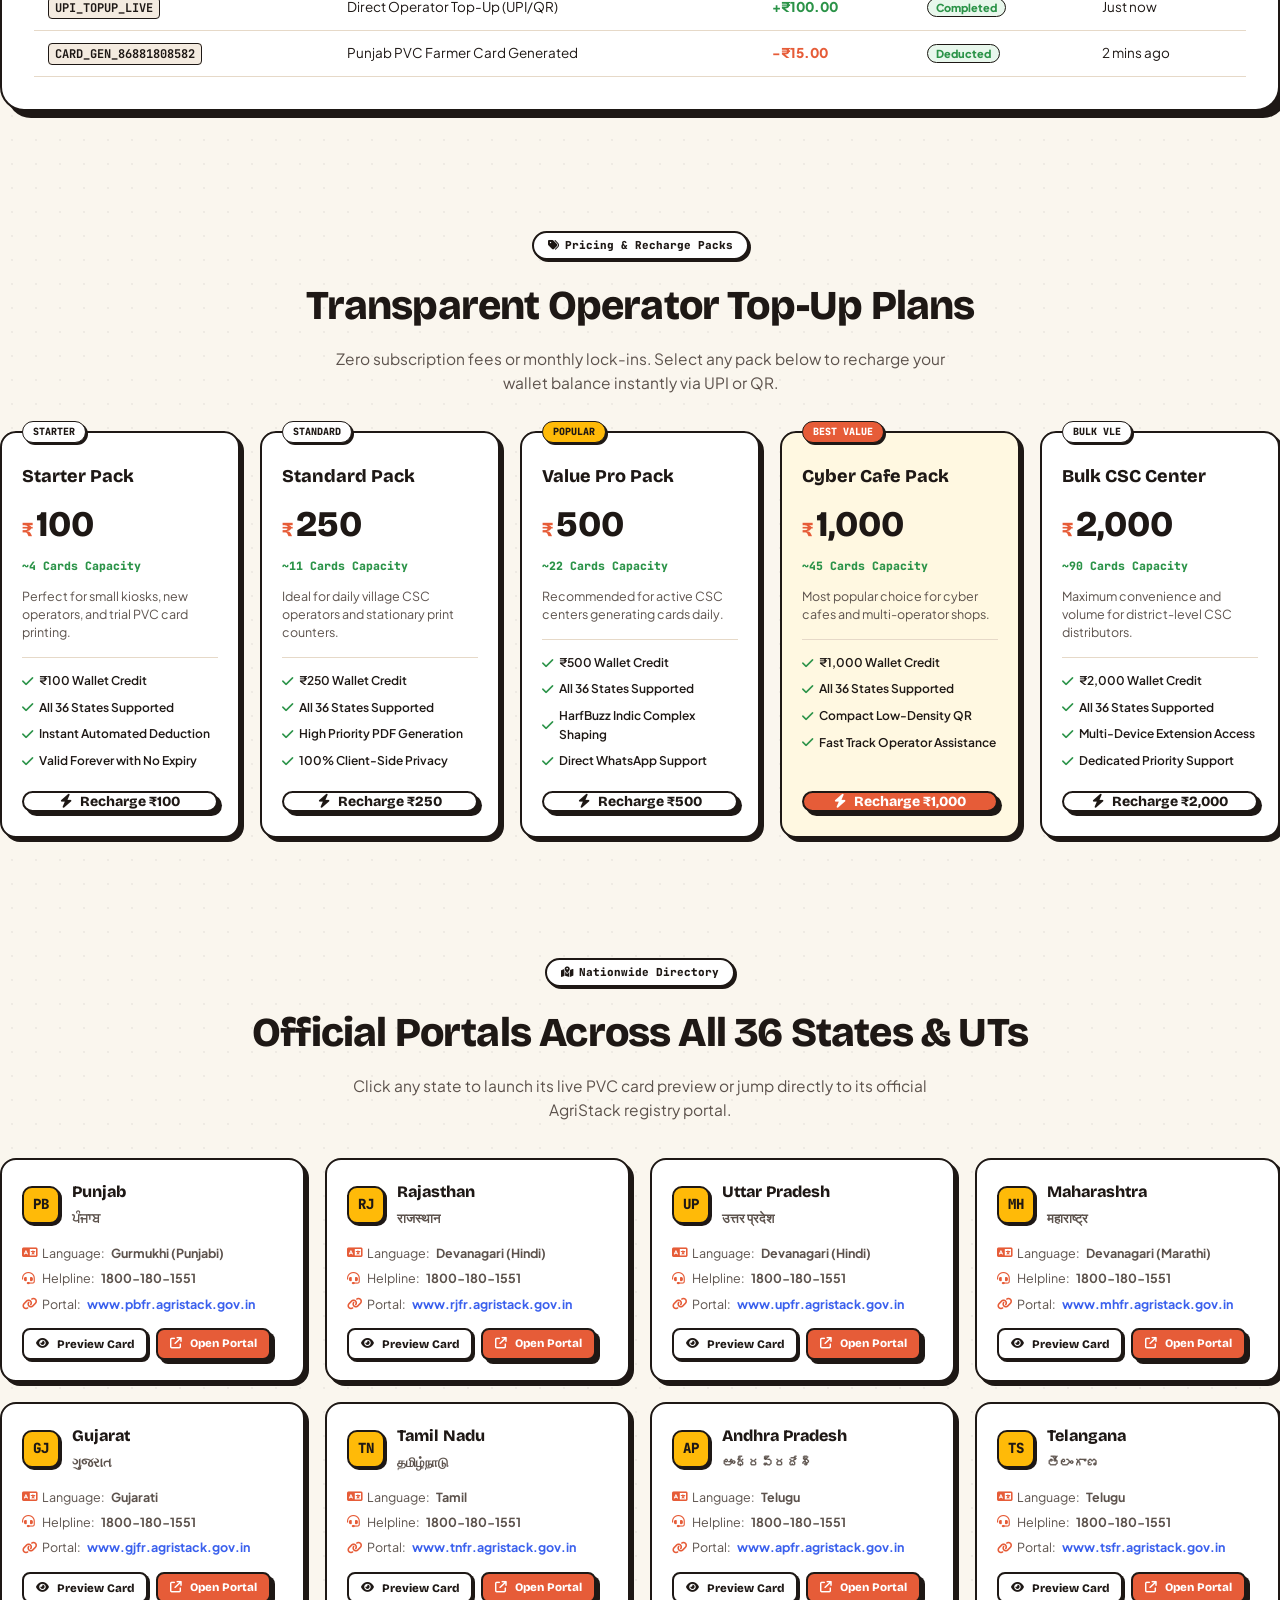
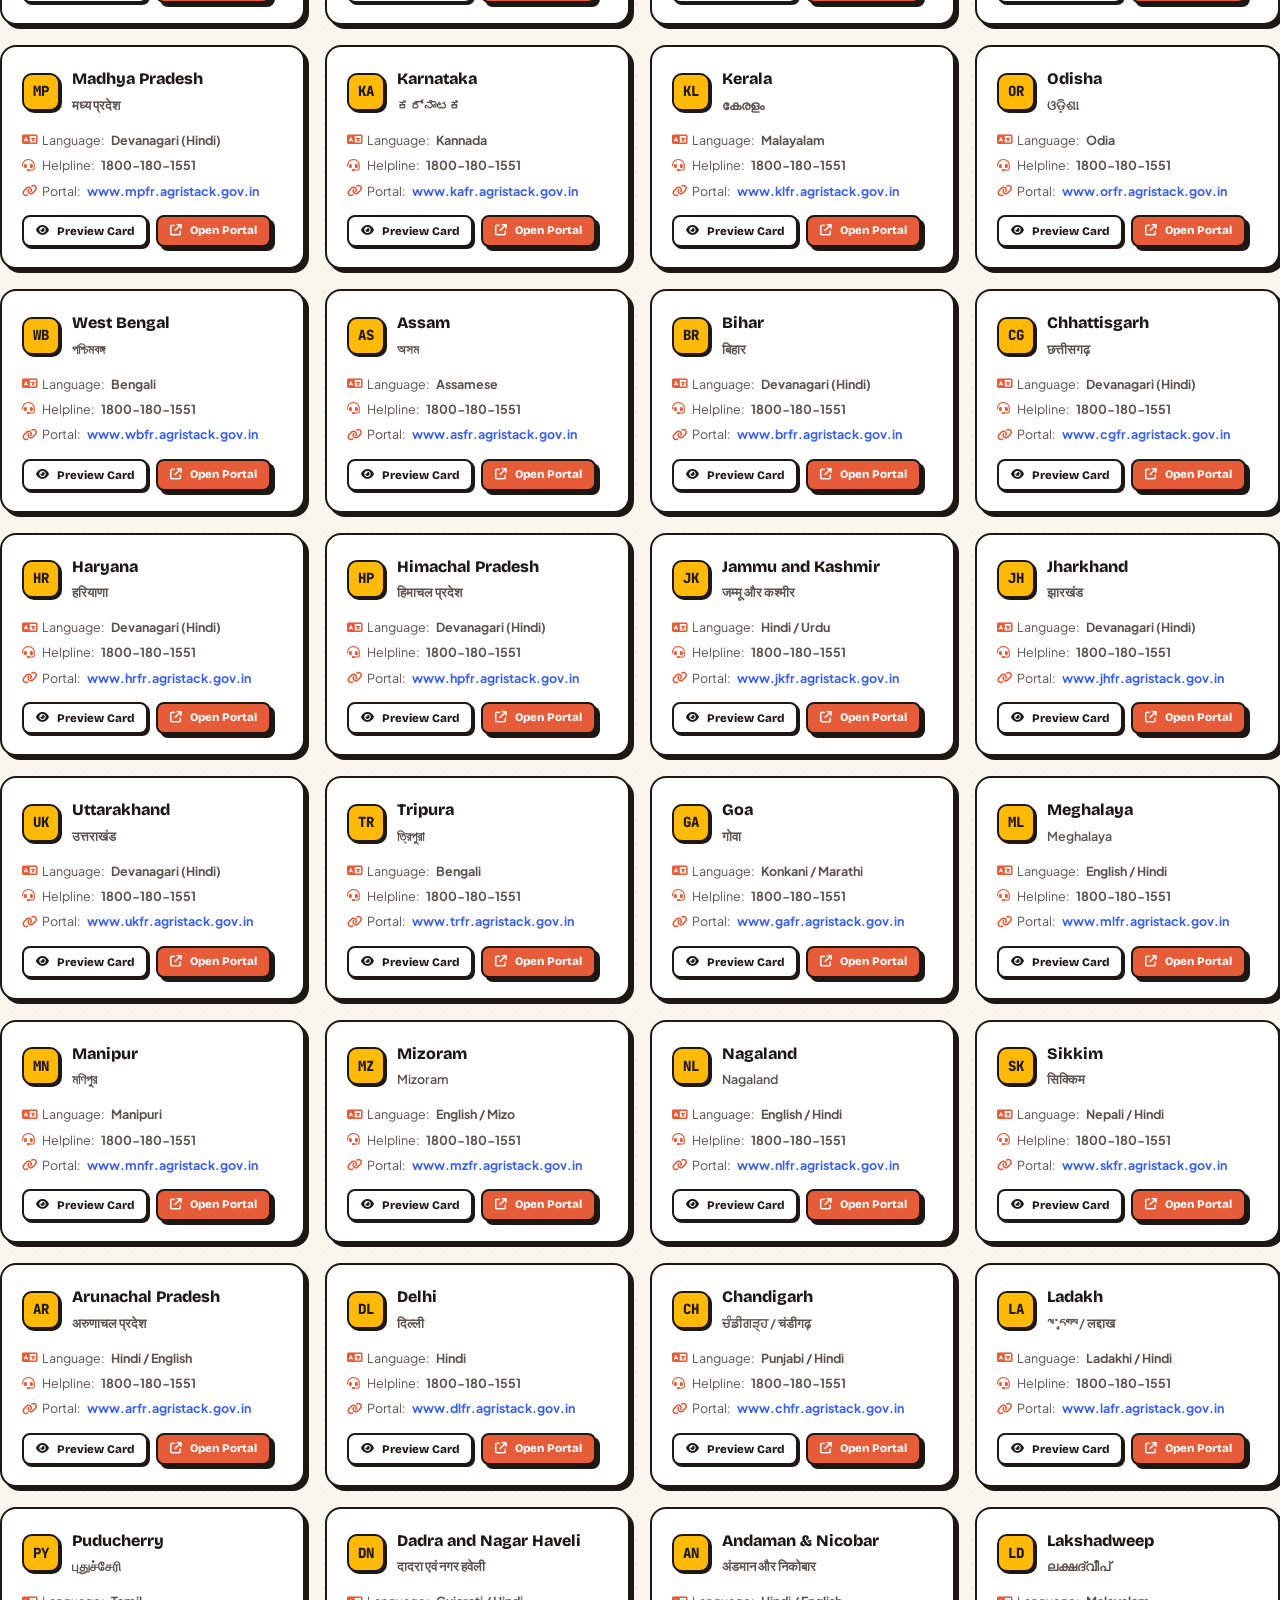
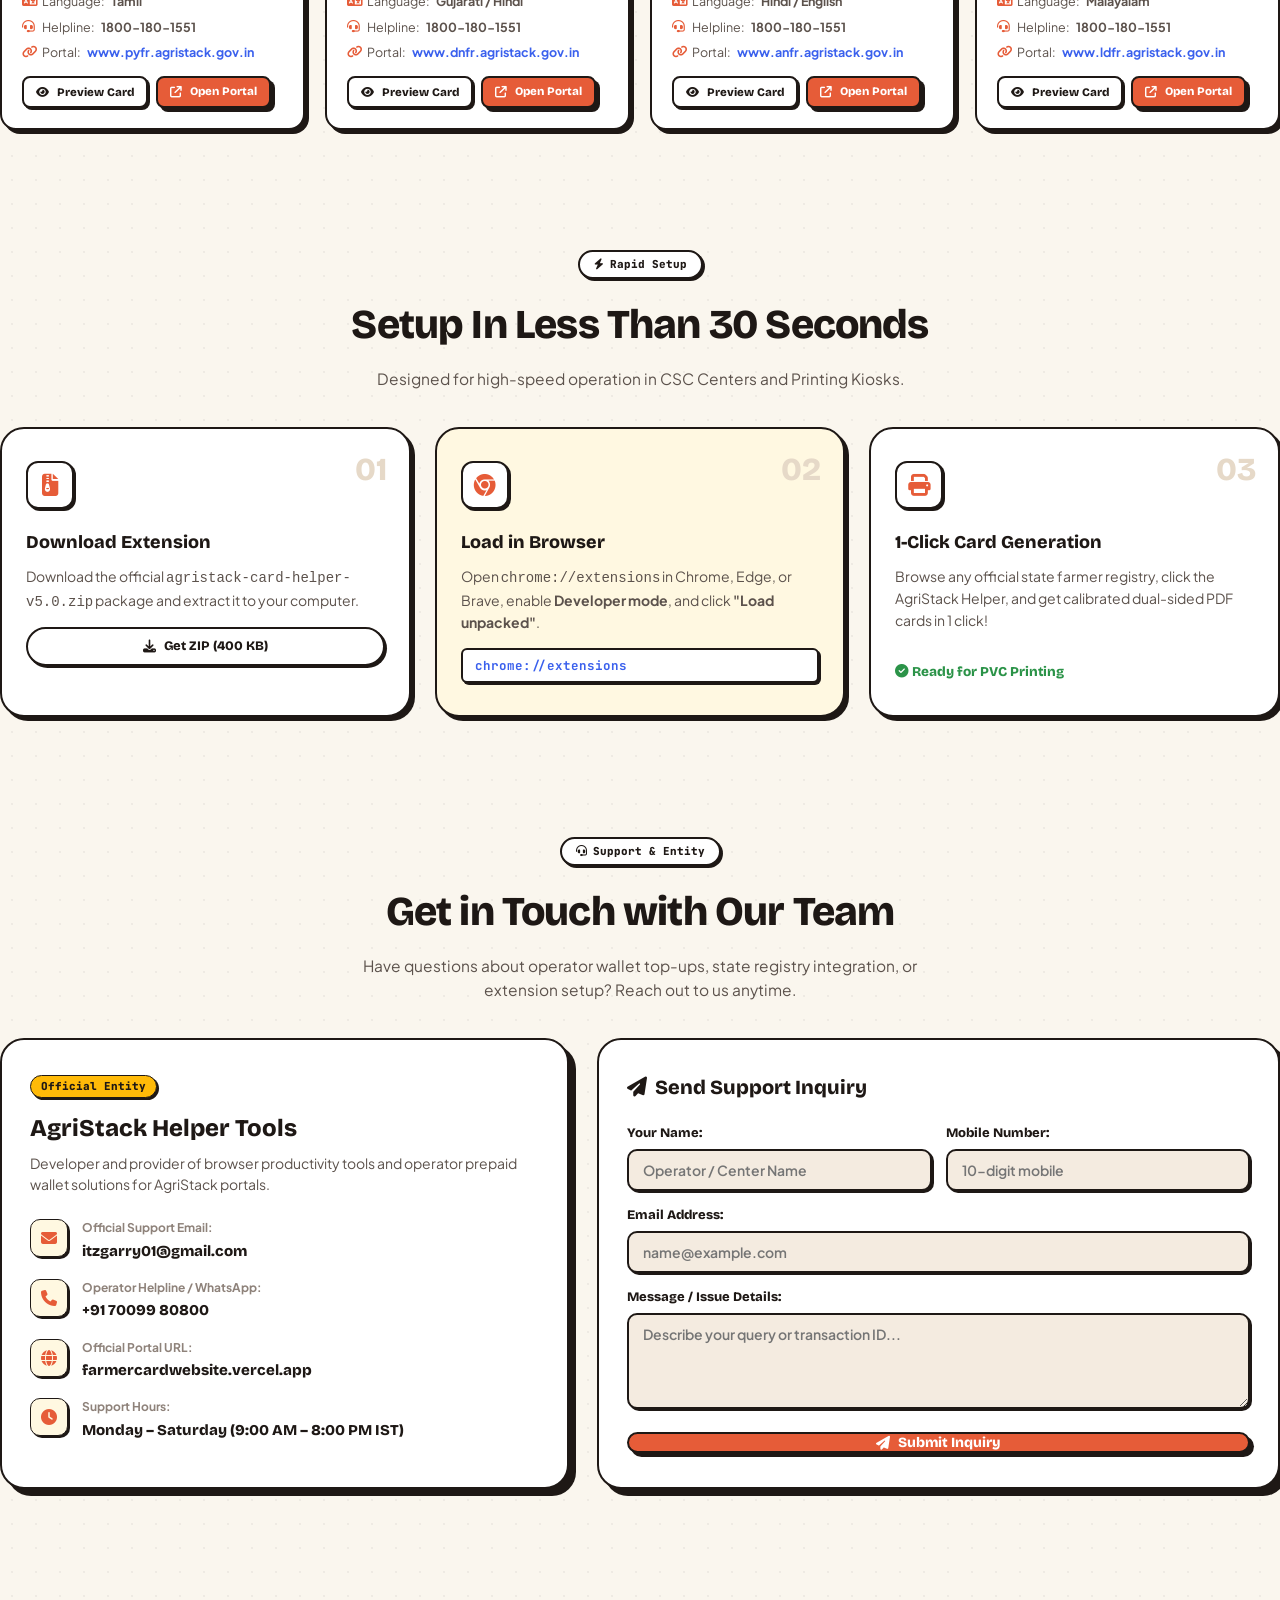
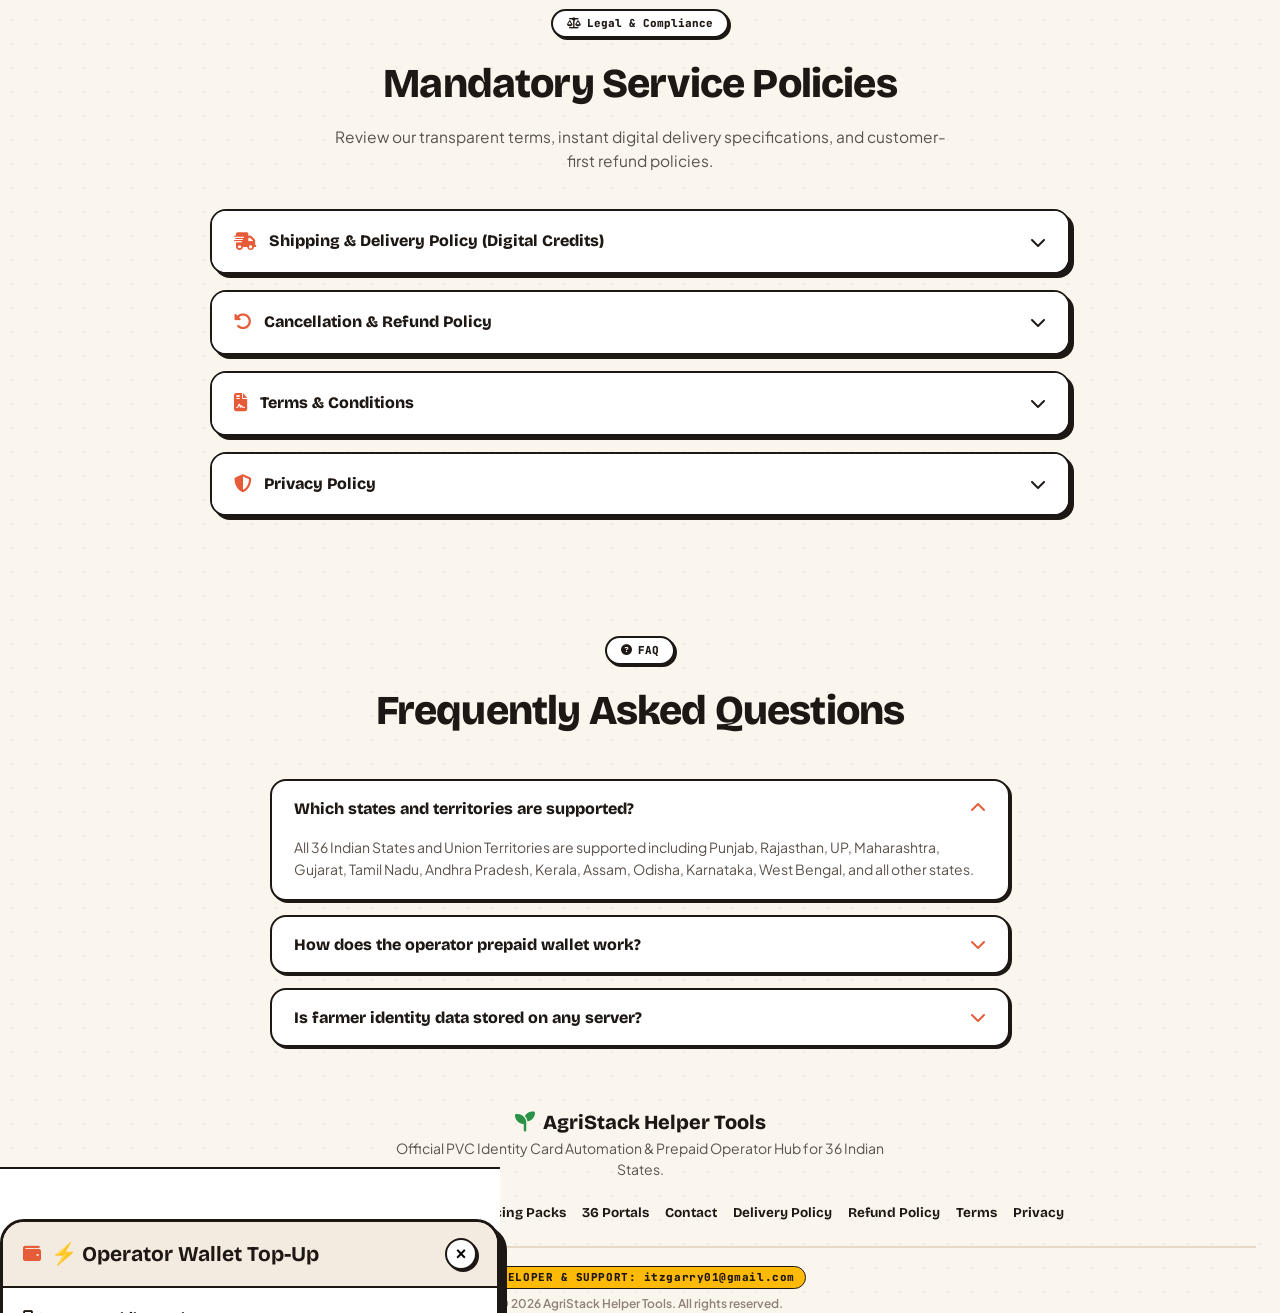
==== commit 934710d7: "Redesign gateway checkout button, add responsive modal scrolling, and replace native alert popups wi" ====
--- a/index.html
+++ b/index.html
@@ -817,12 +817,14 @@
                     <p>Pay securely via UPI (GPay, PhonePe, Paytm), Debit/Credit Cards, NetBanking, or Wallets with instant automated balance addition.</p>
                     
                     <div class="gateway-perks">
-                        <span><i class="fa-solid fa-circle-check"></i> Instant Automated Balance Credit</span>
+                        <span><i class="fa-solid fa-circle-check"></i> Instant Balance Credit</span>
                         <span><i class="fa-solid fa-lock"></i> 256-Bit SSL Encrypted</span>
                         <span><i class="fa-solid fa-building-columns"></i> All Indian Banks & UPI</span>
                     </div>
 
-                    <button class="btn btn-primary btn-block btn-lg mt-3" id="btnLaunchGateway" onclick="launchCashfreeRecharge()">
+                    <div id="modalPaymentStatus" class="modal-status-box" style="display: none;"></div>
+
+                    <button class="btn-gateway-checkout" id="btnLaunchGateway" onclick="launchCashfreeRecharge()">
                         <i class="fa-solid fa-arrow-up-right-from-square"></i> Proceed to Gateway Checkout (<span id="btnGatewayAmtText">₹1,000</span>)
                     </button>
                 </div>
--- a/styles.css
+++ b/styles.css
@@ -1617,18 +1617,21 @@
    ========================================================================== */
 .modal-backdrop {
   position: fixed;
+.modal-backdrop {
+  position: fixed;
   top: 0;
   left: 0;
   width: 100%;
   height: 100%;
-  background: rgba(30, 24, 21, 0.65);
+  background: rgba(30, 24, 21, 0.7);
   backdrop-filter: blur(8px);
   -webkit-backdrop-filter: blur(8px);
   z-index: 2000;
   display: none;
   align-items: center;
   justify-content: center;
-  padding: 20px;
+  padding: 16px;
+  overflow-y: auto;
 }
 .modal-backdrop.active {
   display: flex;
@@ -1638,7 +1641,10 @@
   border: 3px solid var(--border-dark);
   border-radius: var(--radius-lg);
   width: 100%;
-  max-width: 480px;
+  max-width: 500px;
+  max-height: calc(100vh - 32px);
+  display: flex;
+  flex-direction: column;
   box-shadow: var(--shadow-hard-lg);
   overflow: hidden;
   animation: modalIn 0.25s var(--ease-bouncy);
@@ -1651,9 +1657,10 @@
   display: flex;
   align-items: center;
   justify-content: space-between;
-  padding: 18px 24px;
+  padding: 16px 20px;
   border-bottom: 2px solid var(--border-dark);
   background: var(--bg-canvas-subtle);
+  flex-shrink: 0;
 }
 .modal-title-group {
   display: flex;
@@ -1680,12 +1687,20 @@
   align-items: center;
   justify-content: center;
   box-shadow: var(--shadow-hard-sm);
+  transition: all 0.15s ease;
+}
+.modal-close:hover {
+  background: var(--accent-orange);
+  color: #FFF;
+  transform: scale(1.05);
 }
 .modal-body {
-  padding: 24px;
-  display: flex;
-  flex-direction: column;
-  gap: 16px;
+  padding: 20px;
+  display: flex;
+  flex-direction: column;
+  gap: 14px;
+  overflow-y: auto;
+  flex: 1;
 }
 .modal-form-group label {
   display: block;
@@ -1705,6 +1720,12 @@
   font-family: var(--font-mono);
   font-size: 15px;
   font-weight: 800;
+  box-shadow: 2px 2px 0px var(--border-dark);
+}
+.modal-input:focus {
+  outline: none;
+  background: #FFFFFF;
+  border-color: var(--accent-orange);
 }
 .amount-input-wrap {
   position: relative;
@@ -1728,13 +1749,16 @@
   background: var(--bg-canvas-warm);
   border: 2.5px solid var(--border-dark);
   border-radius: var(--radius-md);
-  padding: 24px 20px;
+  padding: 18px 16px 20px;
   text-align: center;
   box-shadow: var(--shadow-hard-sm);
+  display: flex;
+  flex-direction: column;
+  gap: 10px;
 }
 .gateway-icon-badge {
-  width: 52px;
-  height: 52px;
+  width: 46px;
+  height: 46px;
   background: var(--accent-green-light);
   border: 2px solid var(--border-dark);
   border-radius: 50%;
@@ -1742,47 +1766,110 @@
   align-items: center;
   justify-content: center;
   color: var(--accent-green);
-  font-size: 22px;
-  margin: 0 auto 14px;
+  font-size: 20px;
+  margin: 0 auto 4px;
   box-shadow: var(--shadow-hard-sm);
 }
 .gateway-info-box h4 {
   font-family: var(--font-display);
-  font-size: 18px;
-  font-weight: 800;
-  margin-bottom: 8px;
+  font-size: 17px;
+  font-weight: 800;
+  margin-bottom: 2px;
 }
 .gateway-info-box p {
-  font-size: 13.5px;
+  font-size: 12.5px;
   color: var(--text-secondary);
-  line-height: 1.5;
-  margin-bottom: 16px;
+  line-height: 1.45;
+  margin-bottom: 6px;
 }
 .gateway-perks {
   display: flex;
   justify-content: center;
-  gap: 16px;
+  gap: 12px;
   flex-wrap: wrap;
-  font-size: 12px;
+  font-size: 11.5px;
   font-weight: 700;
   color: var(--text-main);
-  margin-bottom: 12px;
+  margin-bottom: 6px;
 }
 .gateway-perks span {
   display: flex;
   align-items: center;
-  gap: 6px;
+  gap: 5px;
 }
 .gateway-perks i {
   color: var(--accent-green);
 }
-}
-
-/* ==========================================================================
-   Studio Footer
-
-   ========================================================================== */
-.site-footer {
+
+/* Modal In-Page Status Notification */
+.modal-status-box {
+  padding: 12px 14px;
+  border-radius: var(--radius-sm);
+  border: 2px solid var(--border-dark);
+  font-size: 13px;
+  font-weight: 700;
+  line-height: 1.4;
+  text-align: center;
+  box-shadow: 2px 2px 0px var(--border-dark);
+  animation: fadeIn 0.2s ease-out;
+}
+.modal-status-info {
+  background: #EFF6FF;
+  border-color: #3B82F6;
+  color: #1E40AF;
+}
+.modal-status-success {
+  background: #ECFDF5;
+  border-color: #10B981;
+  color: #065F46;
+}
+.modal-status-warning {
+  background: #FFFBEB;
+  border-color: #F59E0B;
+  color: #92400E;
+}
+.modal-status-error {
+  background: #FEF2F2;
+  border-color: #EF4444;
+  color: #991B1B;
+}
+
+/* Premium Checkout CTA Button */
+.btn-gateway-checkout {
+  width: 100%;
+  background: linear-gradient(135deg, #E65C38 0%, #D44824 100%);
+  color: #FFFFFF !important;
+  border: 2.5px solid var(--border-dark);
+  border-radius: 12px;
+  padding: 14px 18px;
+  font-family: var(--font-display);
+  font-size: 15.5px;
+  font-weight: 800;
+  letter-spacing: 0.2px;
+  cursor: pointer;
+  box-shadow: 4px 4px 0px var(--border-dark);
+  display: flex;
+  align-items: center;
+  justify-content: center;
+  gap: 10px;
+  transition: all 0.15s ease;
+  margin-top: 4px;
+}
+.btn-gateway-checkout:hover {
+  background: linear-gradient(135deg, #D44824 0%, #B83A1B 100%);
+  transform: translate(2px, 2px);
+  box-shadow: 2px 2px 0px var(--border-dark);
+}
+.btn-gateway-checkout:active {
+  transform: translate(4px, 4px);
+  box-shadow: 0px 0px 0px var(--border-dark);
+}
+.btn-gateway-checkout:disabled {
+  opacity: 0.7;
+  cursor: not-allowed;
+  transform: none;
+  box-shadow: 2px 2px 0px var(--border-dark);
+}
   padding: 50px 0 30px;
   border-top: 2px solid var(--border-dark);
   background: #FFFFFF;
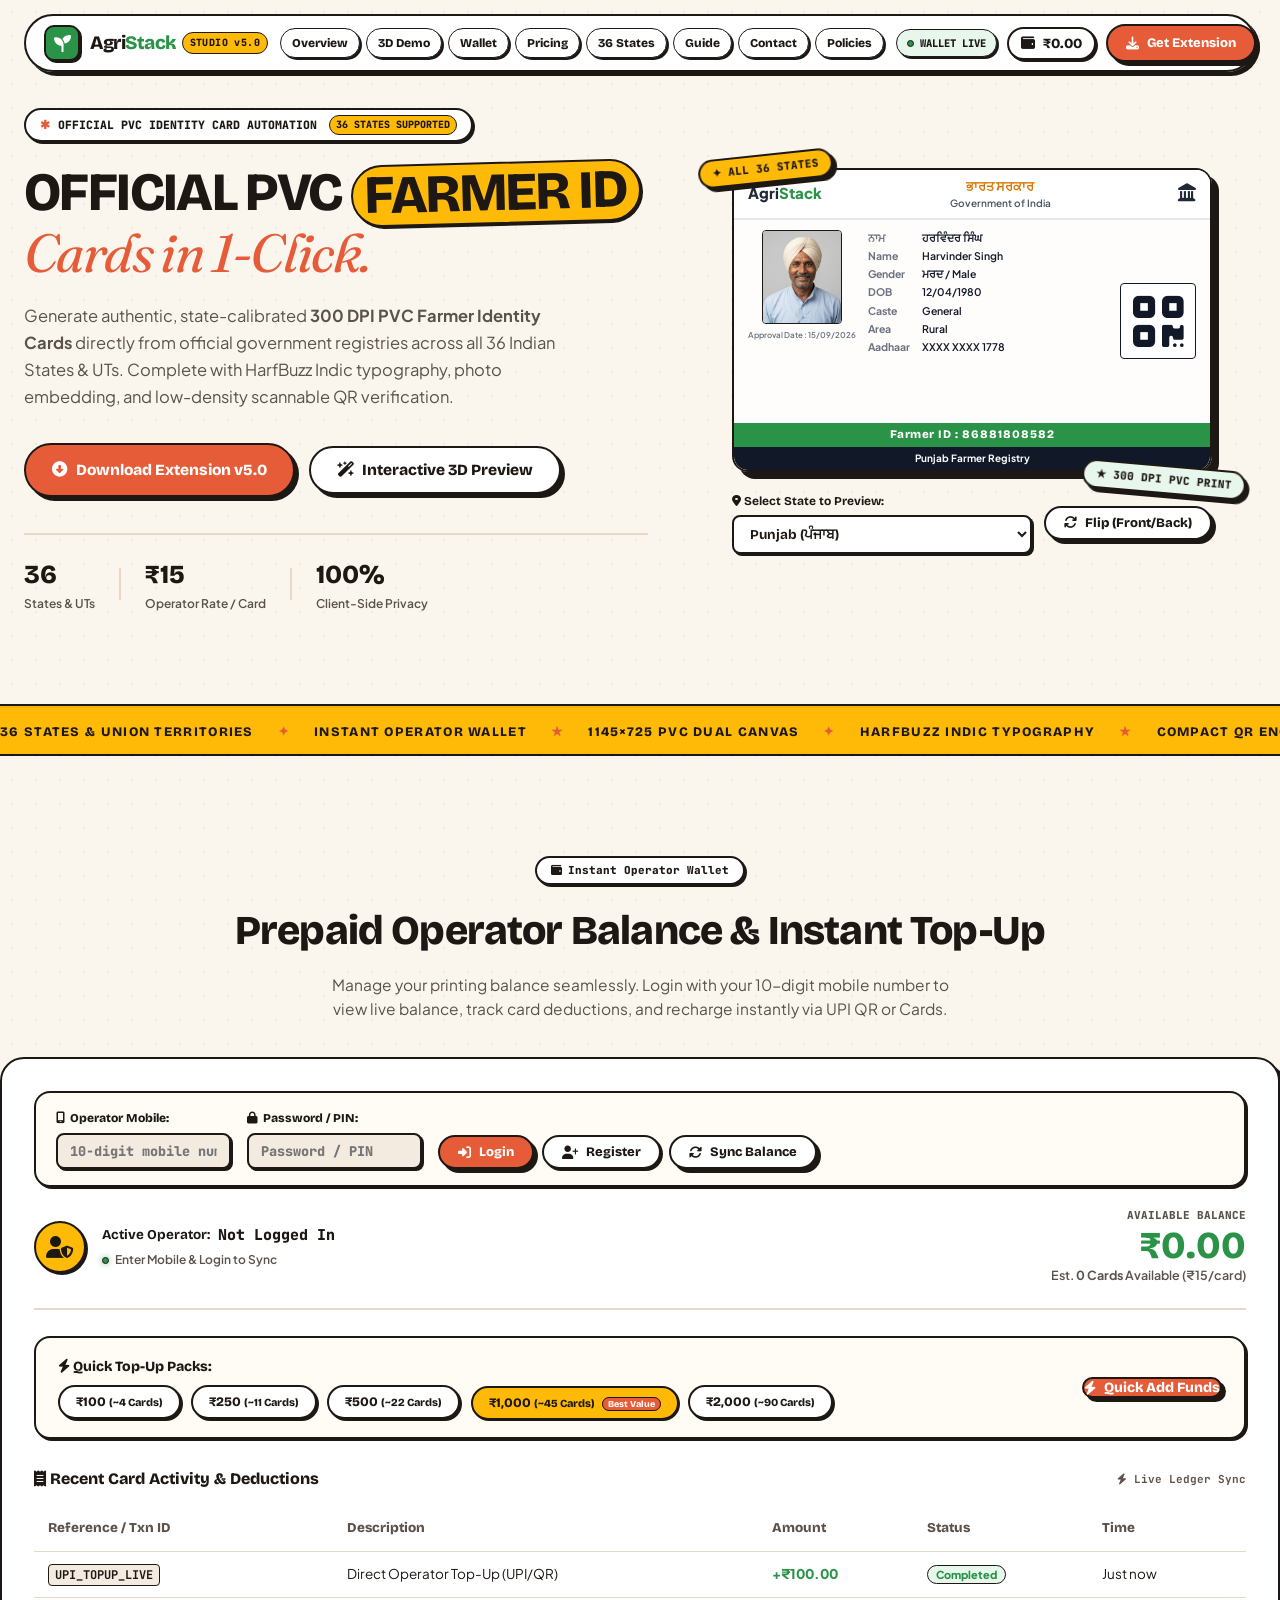
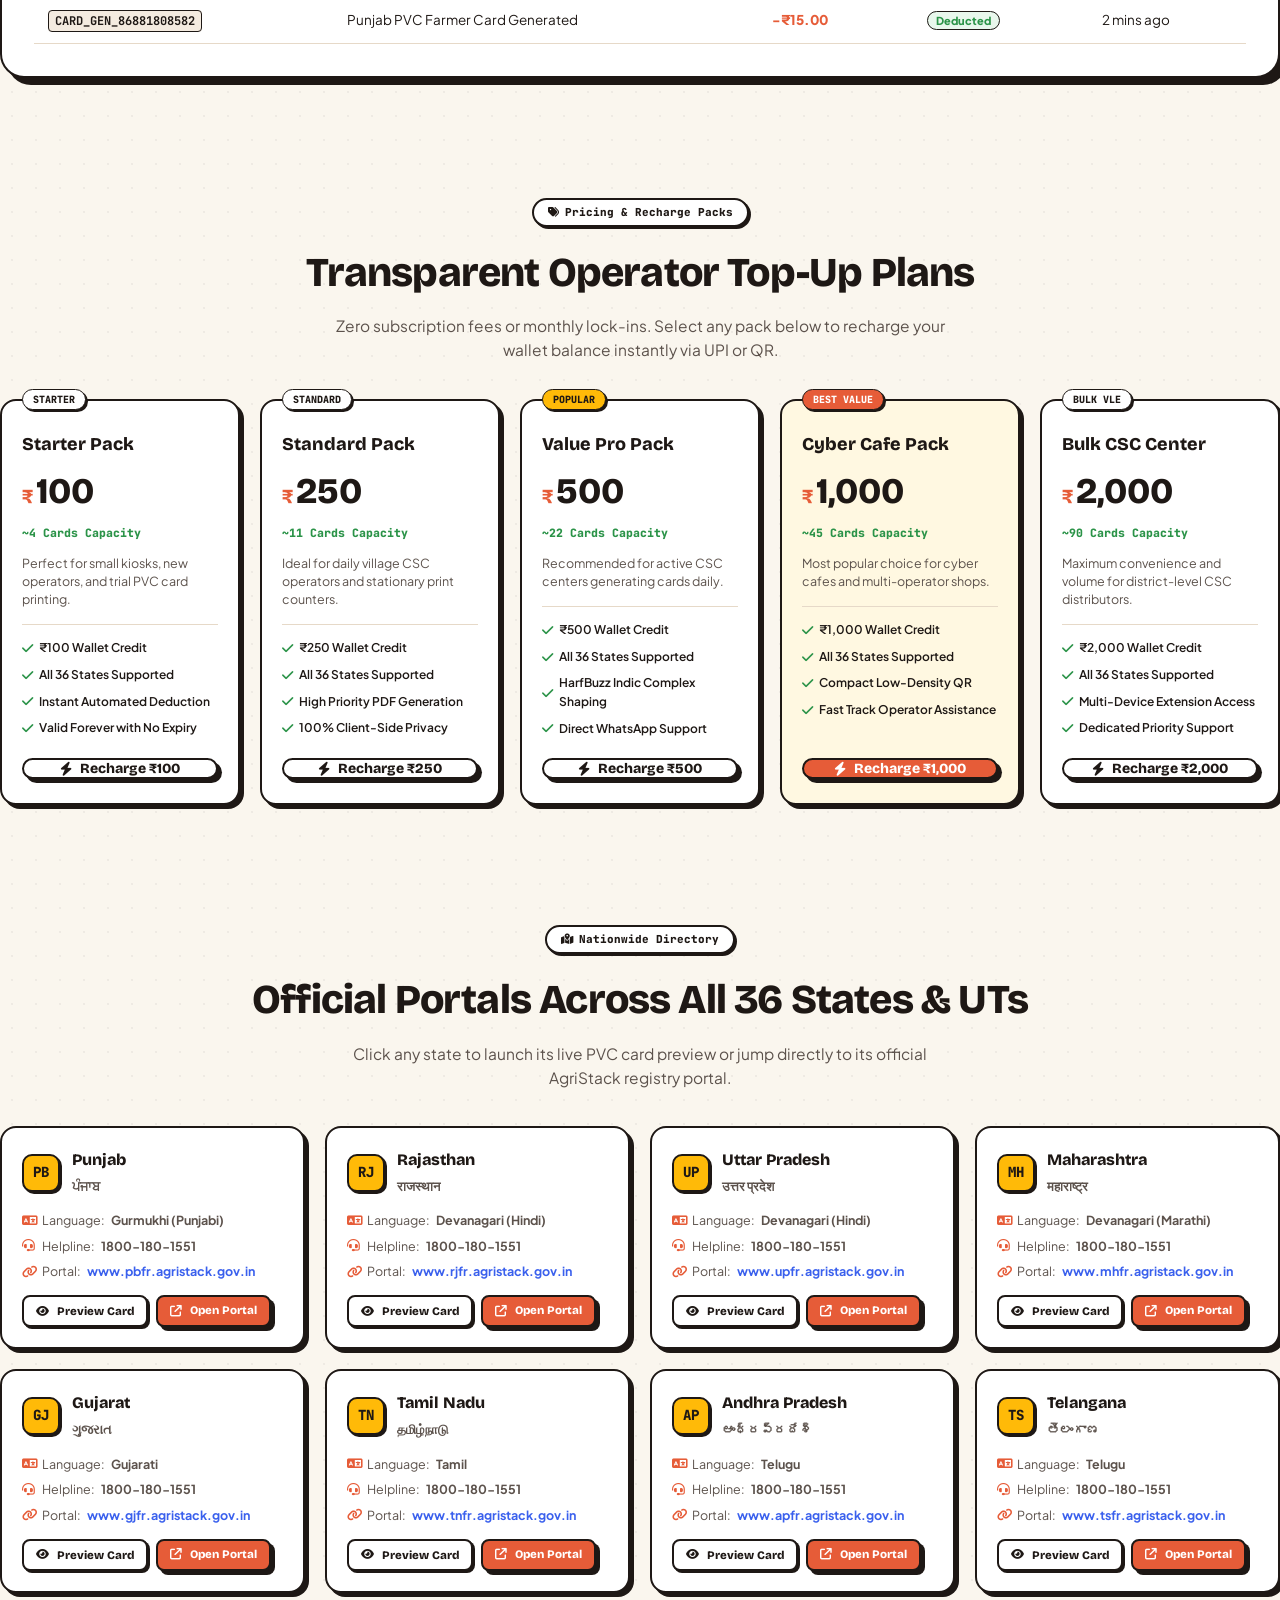
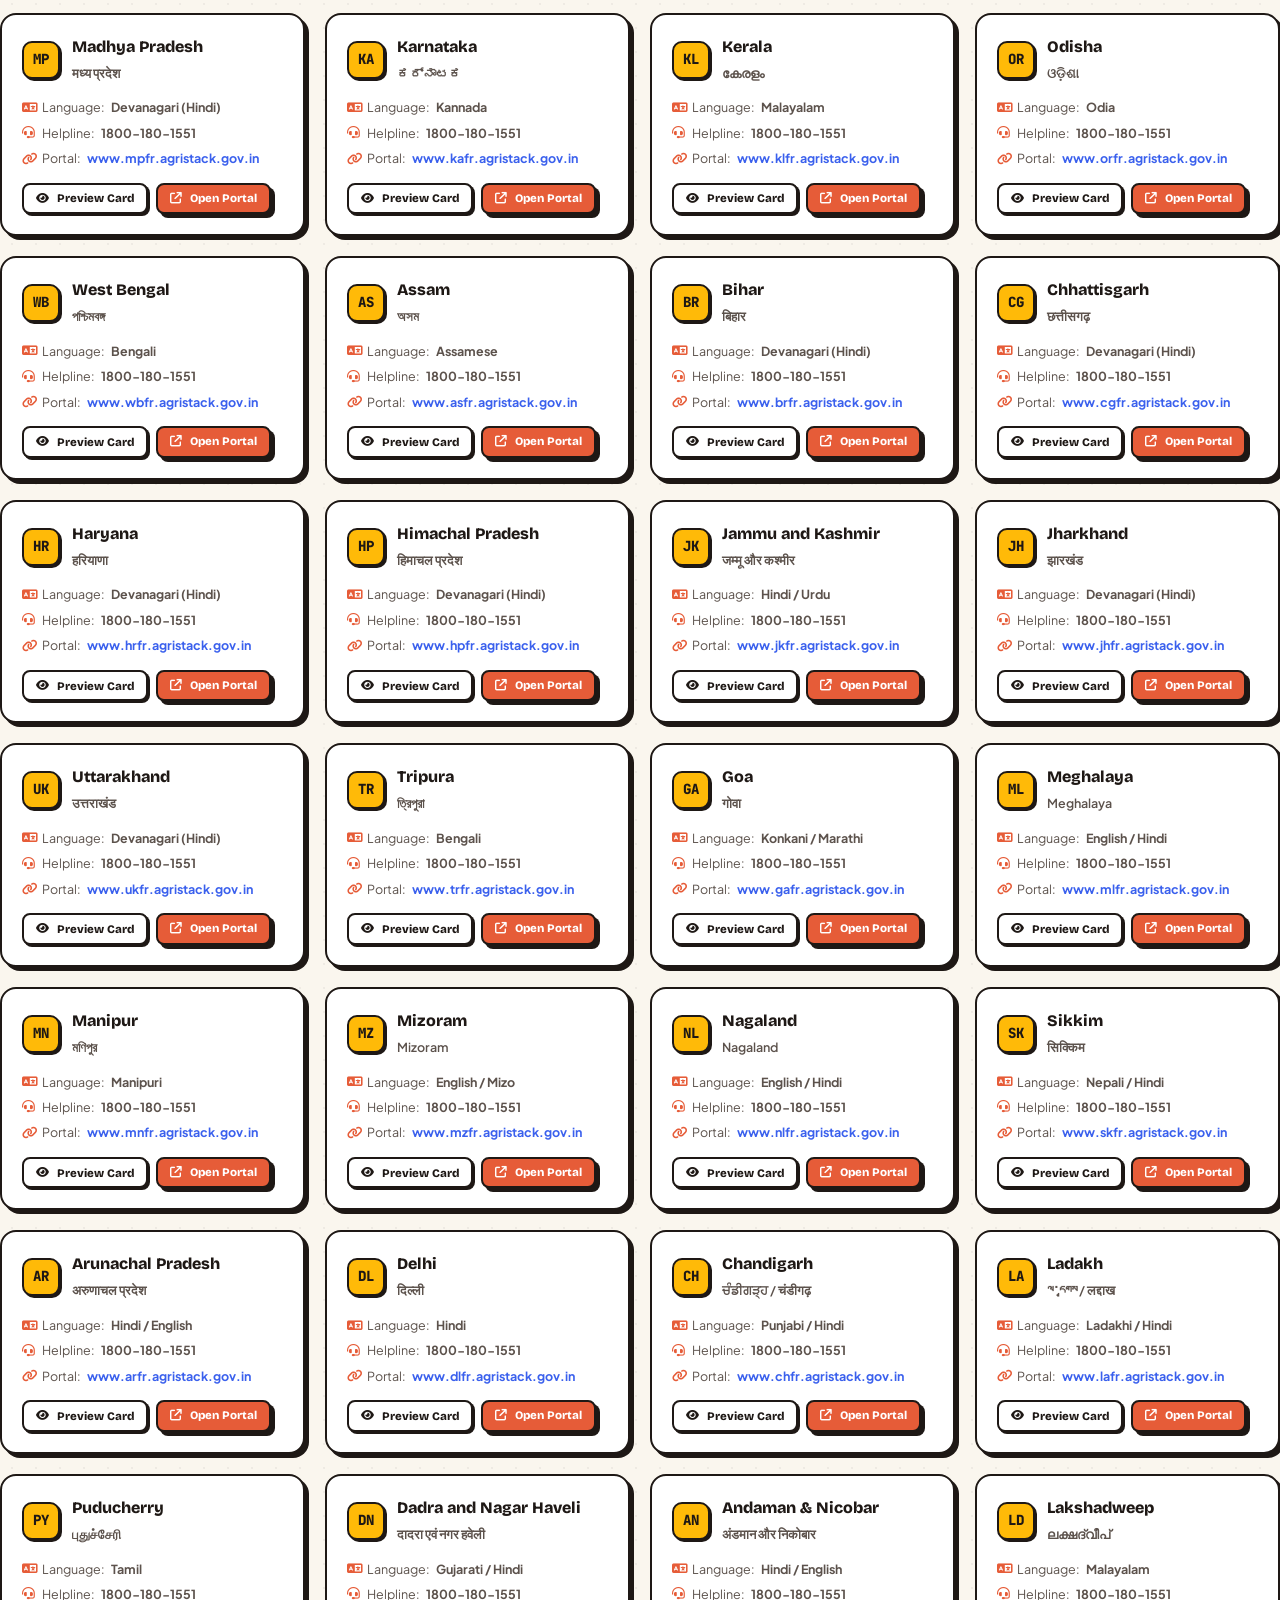
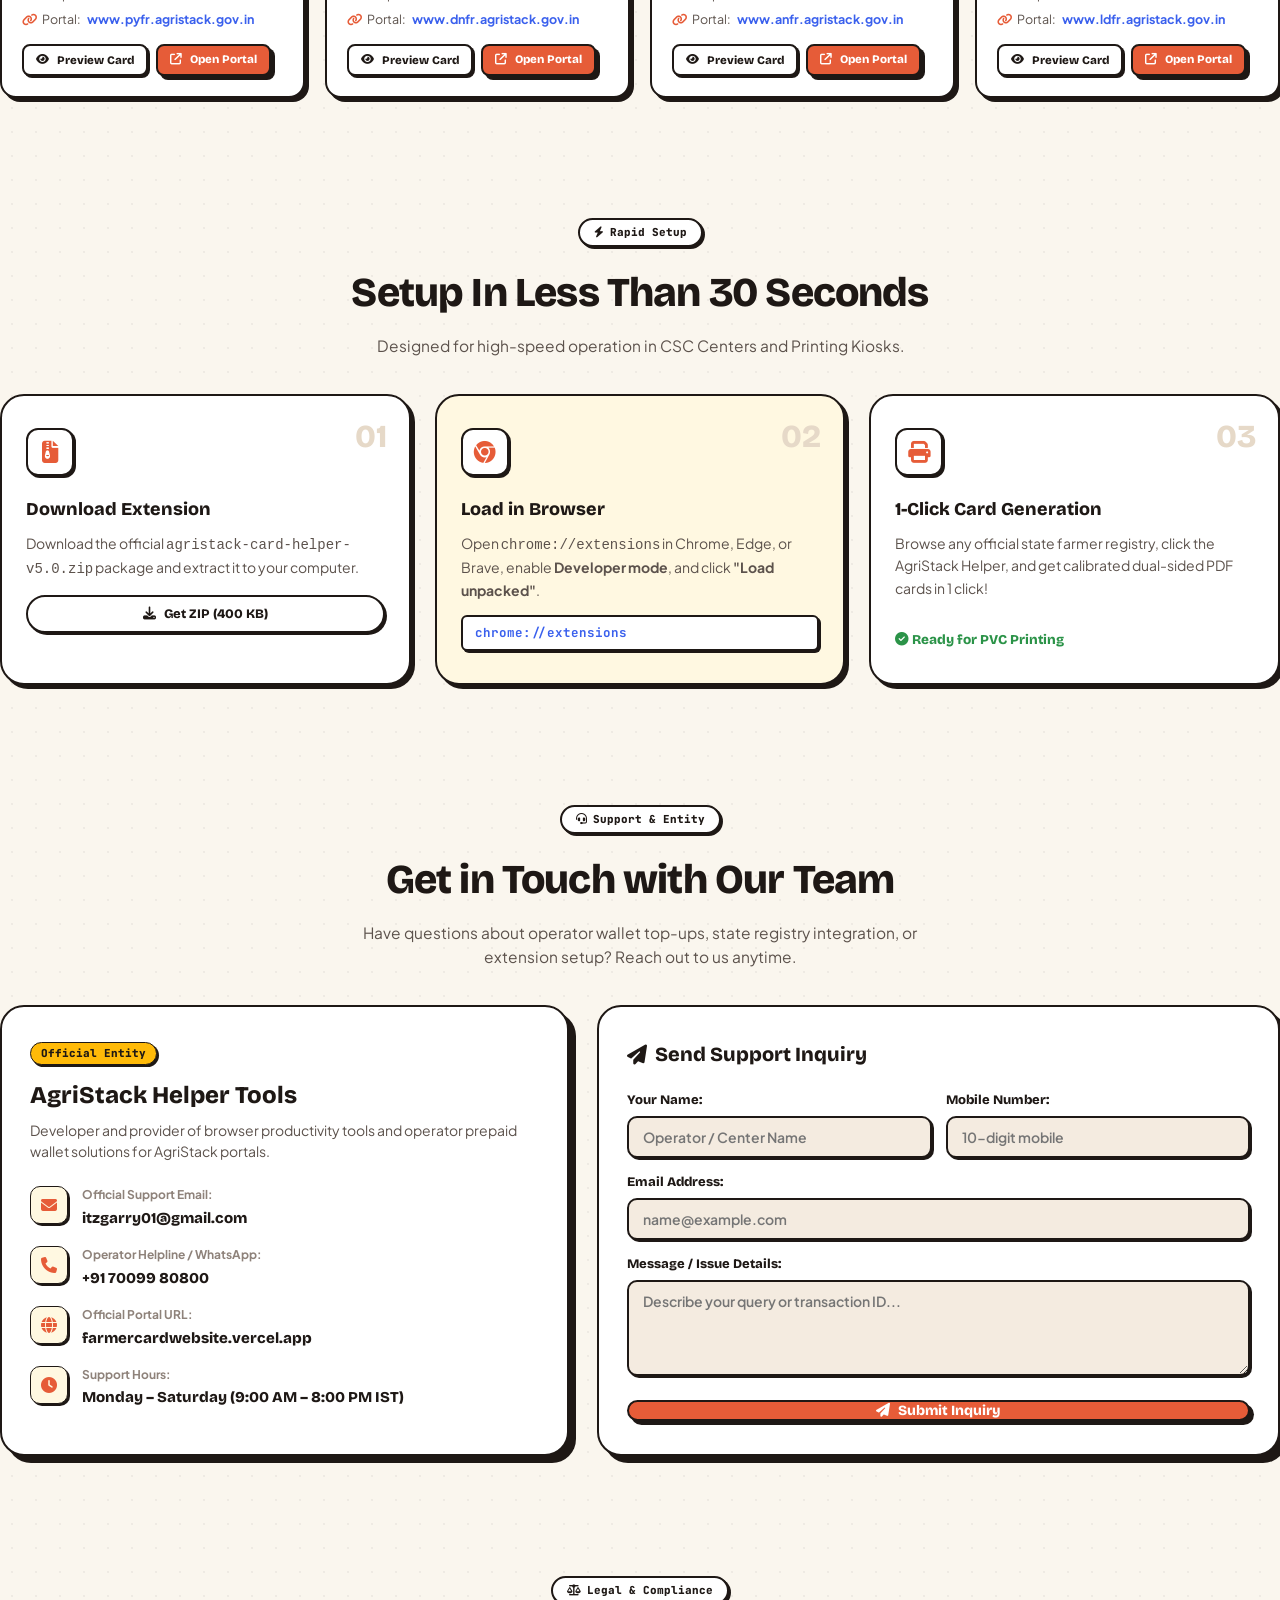
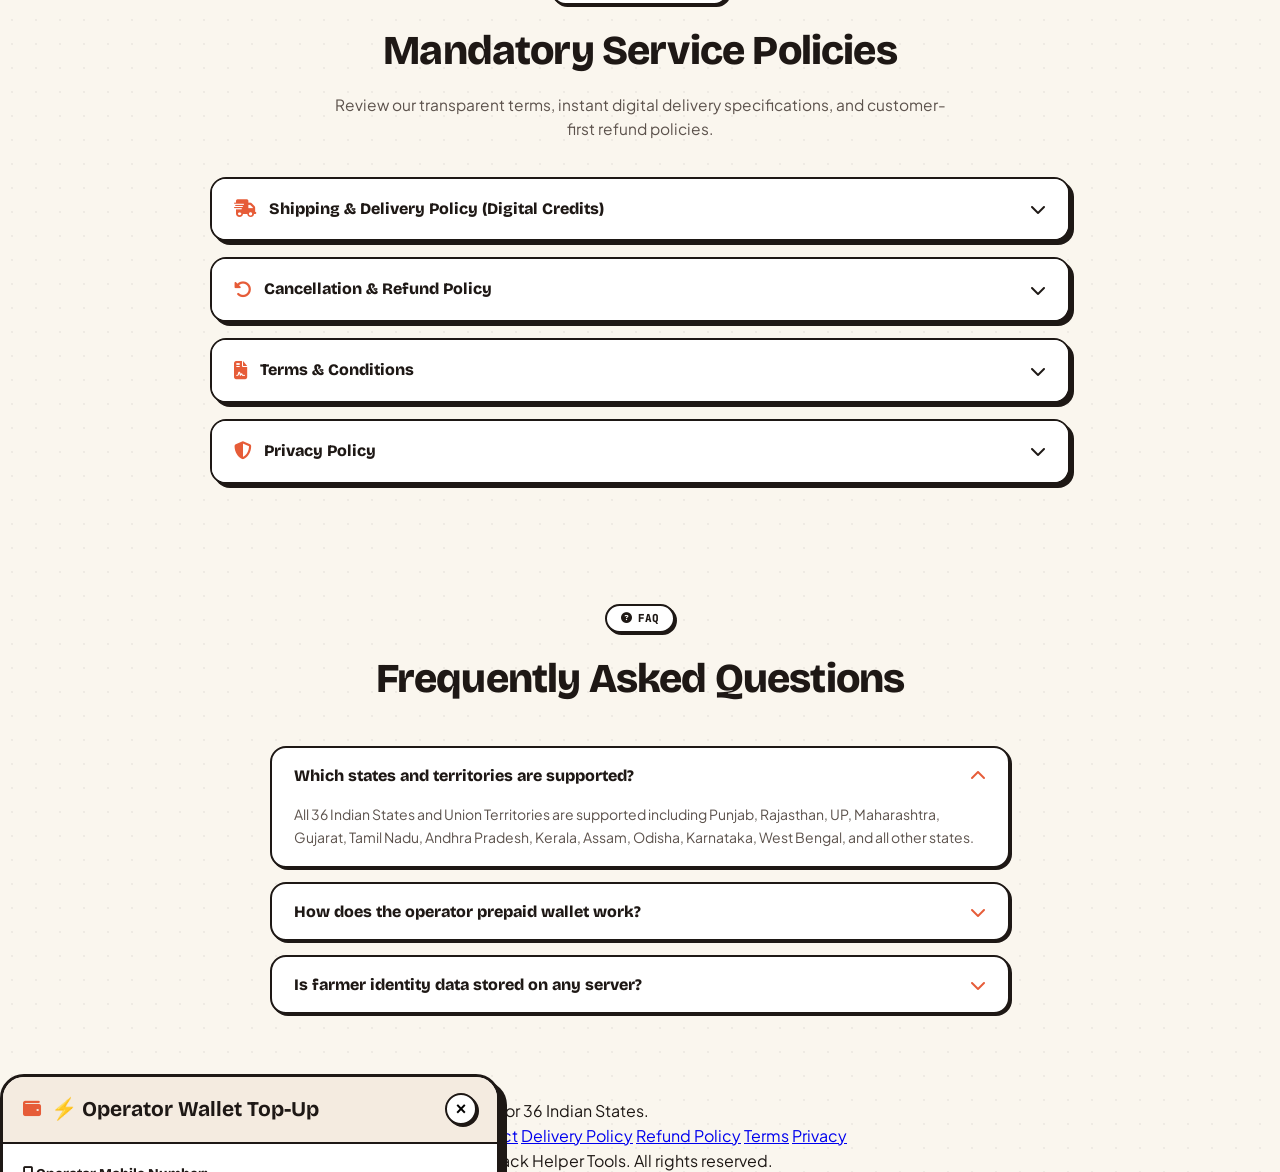
==== commit 1e25dfeb: "Streamline navbar to single row, widen login input fields, and update quick top-up pack triggers" ====
--- a/index.html
+++ b/index.html
@@ -36,11 +36,11 @@
                 <!-- Centered Professional Navigation Buttons -->
                 <ul class="nav-links" id="navMenu">
                     <li><a href="#hero" class="nav-btn">Overview</a></li>
-                    <li><a href="#card-preview" class="nav-btn">3D Card Demo</a></li>
-                    <li><a href="#wallet" class="nav-btn">Digital Wallet</a></li>
-                    <li><a href="#products" class="nav-btn">Pricing Packs</a></li>
+                    <li><a href="#card-preview" class="nav-btn">3D Demo</a></li>
+                    <li><a href="#wallet" class="nav-btn">Wallet</a></li>
+                    <li><a href="#products" class="nav-btn">Pricing</a></li>
                     <li><a href="#portals" class="nav-btn">36 States</a></li>
-                    <li><a href="#install" class="nav-btn">Install Guide</a></li>
+                    <li><a href="#install" class="nav-btn">Guide</a></li>
                     <li><a href="#contact" class="nav-btn">Contact</a></li>
                     <li><a href="#compliance" class="nav-btn">Policies</a></li>
                 </ul>
@@ -360,15 +360,15 @@
                     <div class="recharge-options-group">
                         <div class="rec-title"><i class="fa-solid fa-bolt"></i> Quick Top-Up Packs:</div>
                         <div class="recharge-chips">
-                            <button class="chip" onclick="selectRechargeAmount(100)">₹100 <small>(~6 Cards)</small></button>
-                            <button class="chip" onclick="selectRechargeAmount(250)">₹250 <small>(~16 Cards)</small></button>
-                            <button class="chip" onclick="selectRechargeAmount(500)">₹500 <small>(~33 Cards)</small></button>
-                            <button class="chip popular active" onclick="selectRechargeAmount(1000)">₹1,000 <small>(~66 Cards)</small> <span class="pop-tag">Best Value</span></button>
-                            <button class="chip" onclick="selectRechargeAmount(2000)">₹2,000 <small>(~133 Cards)</small></button>
+                            <button class="chip" onclick="openDirectRechargeModal(100, 'Starter Pack')">₹100 <small>(~4 Cards)</small></button>
+                            <button class="chip" onclick="openDirectRechargeModal(250, 'Standard Pack')">₹250 <small>(~11 Cards)</small></button>
+                            <button class="chip" onclick="openDirectRechargeModal(500, 'Value Pro Pack')">₹500 <small>(~22 Cards)</small></button>
+                            <button class="chip popular active" onclick="openDirectRechargeModal(1000, 'Cyber Cafe Pack')">₹1,000 <small>(~45 Cards)</small> <span class="pop-tag">Best Value</span></button>
+                            <button class="chip" onclick="openDirectRechargeModal(2000, 'Bulk CSC Center')">₹2,000 <small>(~90 Cards)</small></button>
                         </div>
                     </div>
                     <button class="btn btn-primary btn-recharge" onclick="openDirectRechargeModal(1000, 'Cyber Cafe Pack')">
-                        <i class="fa-solid fa-qrcode"></i> Instant UPI / QR Recharge
+                        <i class="fa-solid fa-bolt"></i> Quick Add Funds
                     </button>
                 </div>
 
--- a/styles.css
+++ b/styles.css
@@ -198,9 +198,9 @@
   display: flex;
   align-items: center;
   justify-content: center;
-  gap: 8px;
+  gap: 6px;
   list-style: none;
-  flex-wrap: wrap;
+  flex-wrap: nowrap;
 }
 
 .nav-btn {
@@ -211,12 +211,12 @@
   color: var(--text-main);
   text-decoration: none;
   font-family: var(--font-display);
-  font-size: 12.5px;
+  font-size: 12px;
   font-weight: 800;
   background: #FFFFFF;
   border: 1.5px solid var(--border-dark);
   border-radius: var(--radius-pill);
-  padding: 6px 13px;
+  padding: 5px 11px;
   box-shadow: 2px 2px 0px #1E1815;
   transition: transform 0.15s var(--ease-bouncy), box-shadow 0.15s ease, background 0.15s ease;
   white-space: nowrap;
@@ -926,12 +926,19 @@
   background: var(--bg-canvas-subtle);
   border: 2px solid var(--border-dark);
   color: var(--text-main);
-  padding: 5px 12px;
+  padding: 7px 12px;
   border-radius: var(--radius-sm);
   font-family: var(--font-mono);
   font-weight: 800;
-  font-size: 14px;
-  width: 135px;
+  font-size: 13.5px;
+  min-width: 175px;
+  width: 175px;
+  box-shadow: 2px 2px 0px var(--border-dark);
+}
+.wallet-mobile-input:focus {
+  outline: none;
+  background: #FFFFFF;
+  border-color: var(--accent-orange);
 }
 .user-status-label {
   font-size: 12px;
@@ -1870,6 +1877,11 @@
   transform: none;
   box-shadow: 2px 2px 0px var(--border-dark);
 }
+
+/* ==========================================================================
+   Studio Footer
+   ========================================================================== */
+.site-footer {
   padding: 50px 0 30px;
   border-top: 2px solid var(--border-dark);
   background: #FFFFFF;
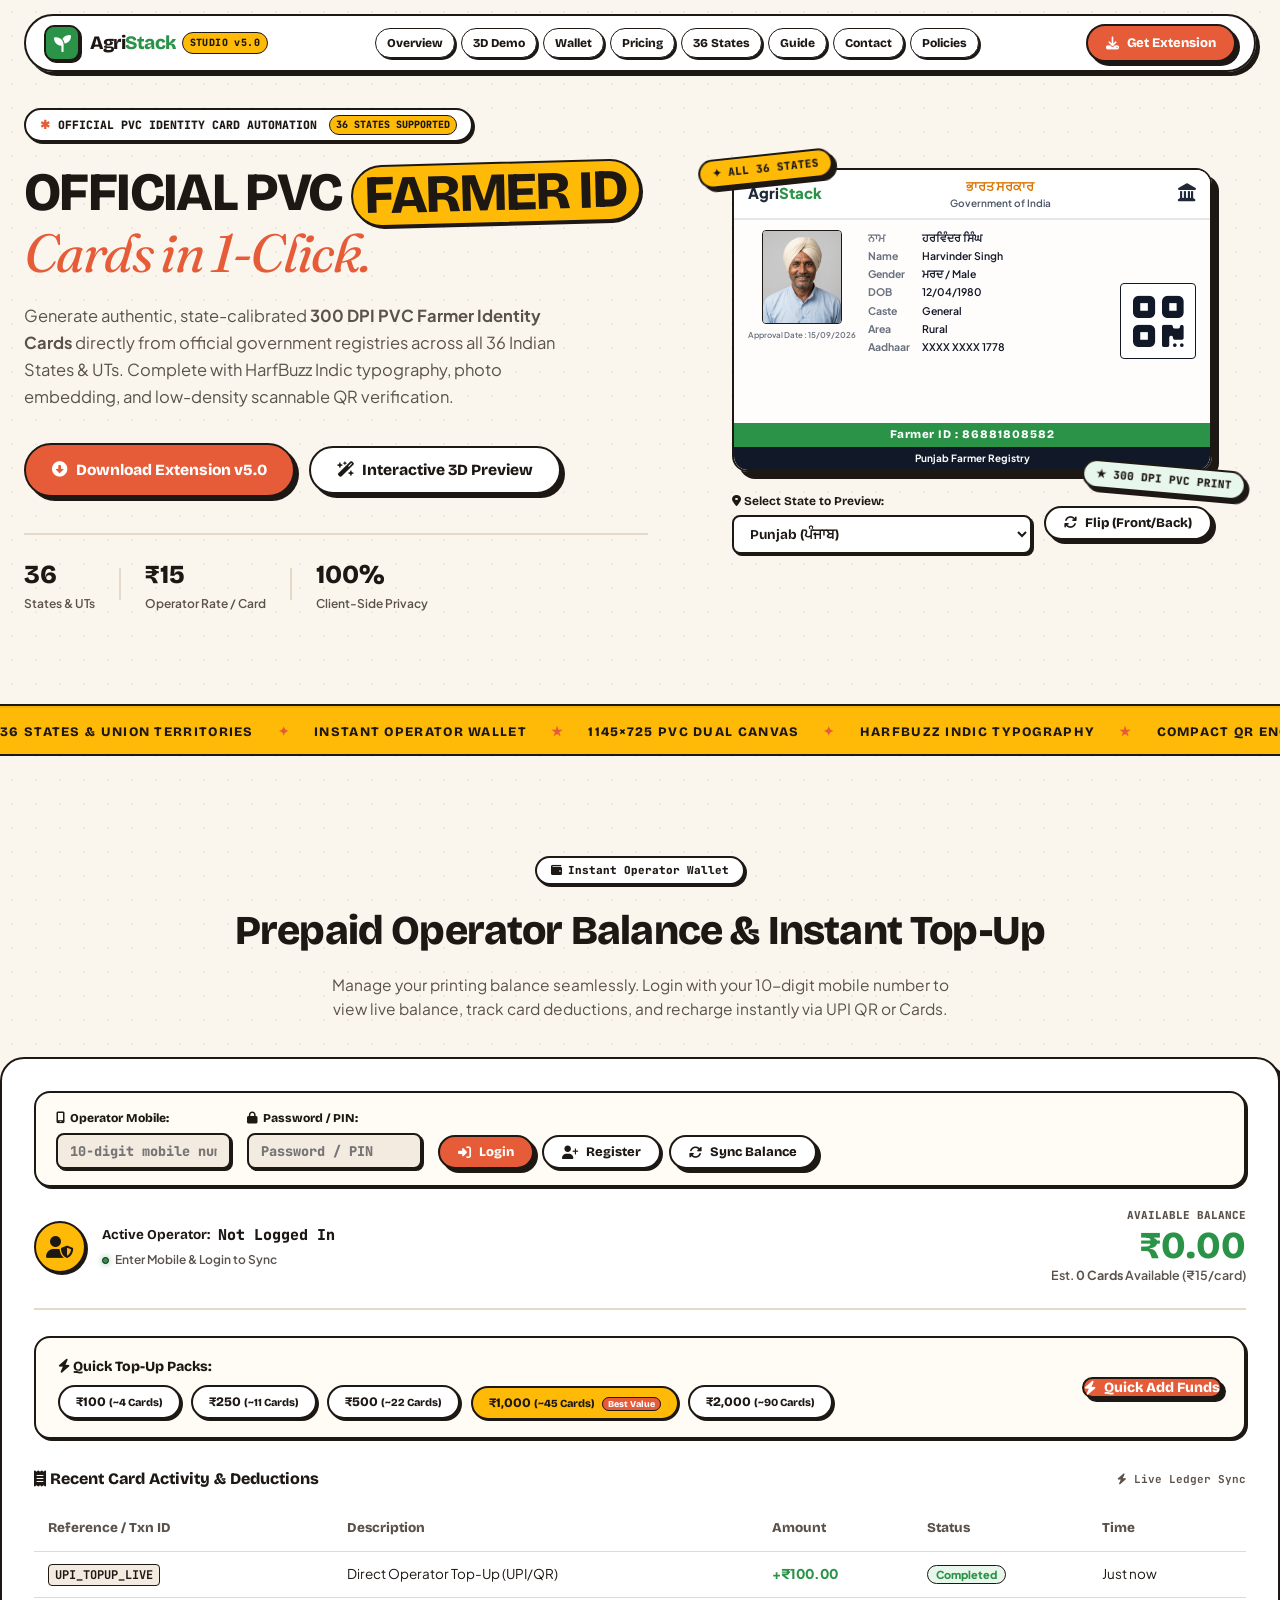
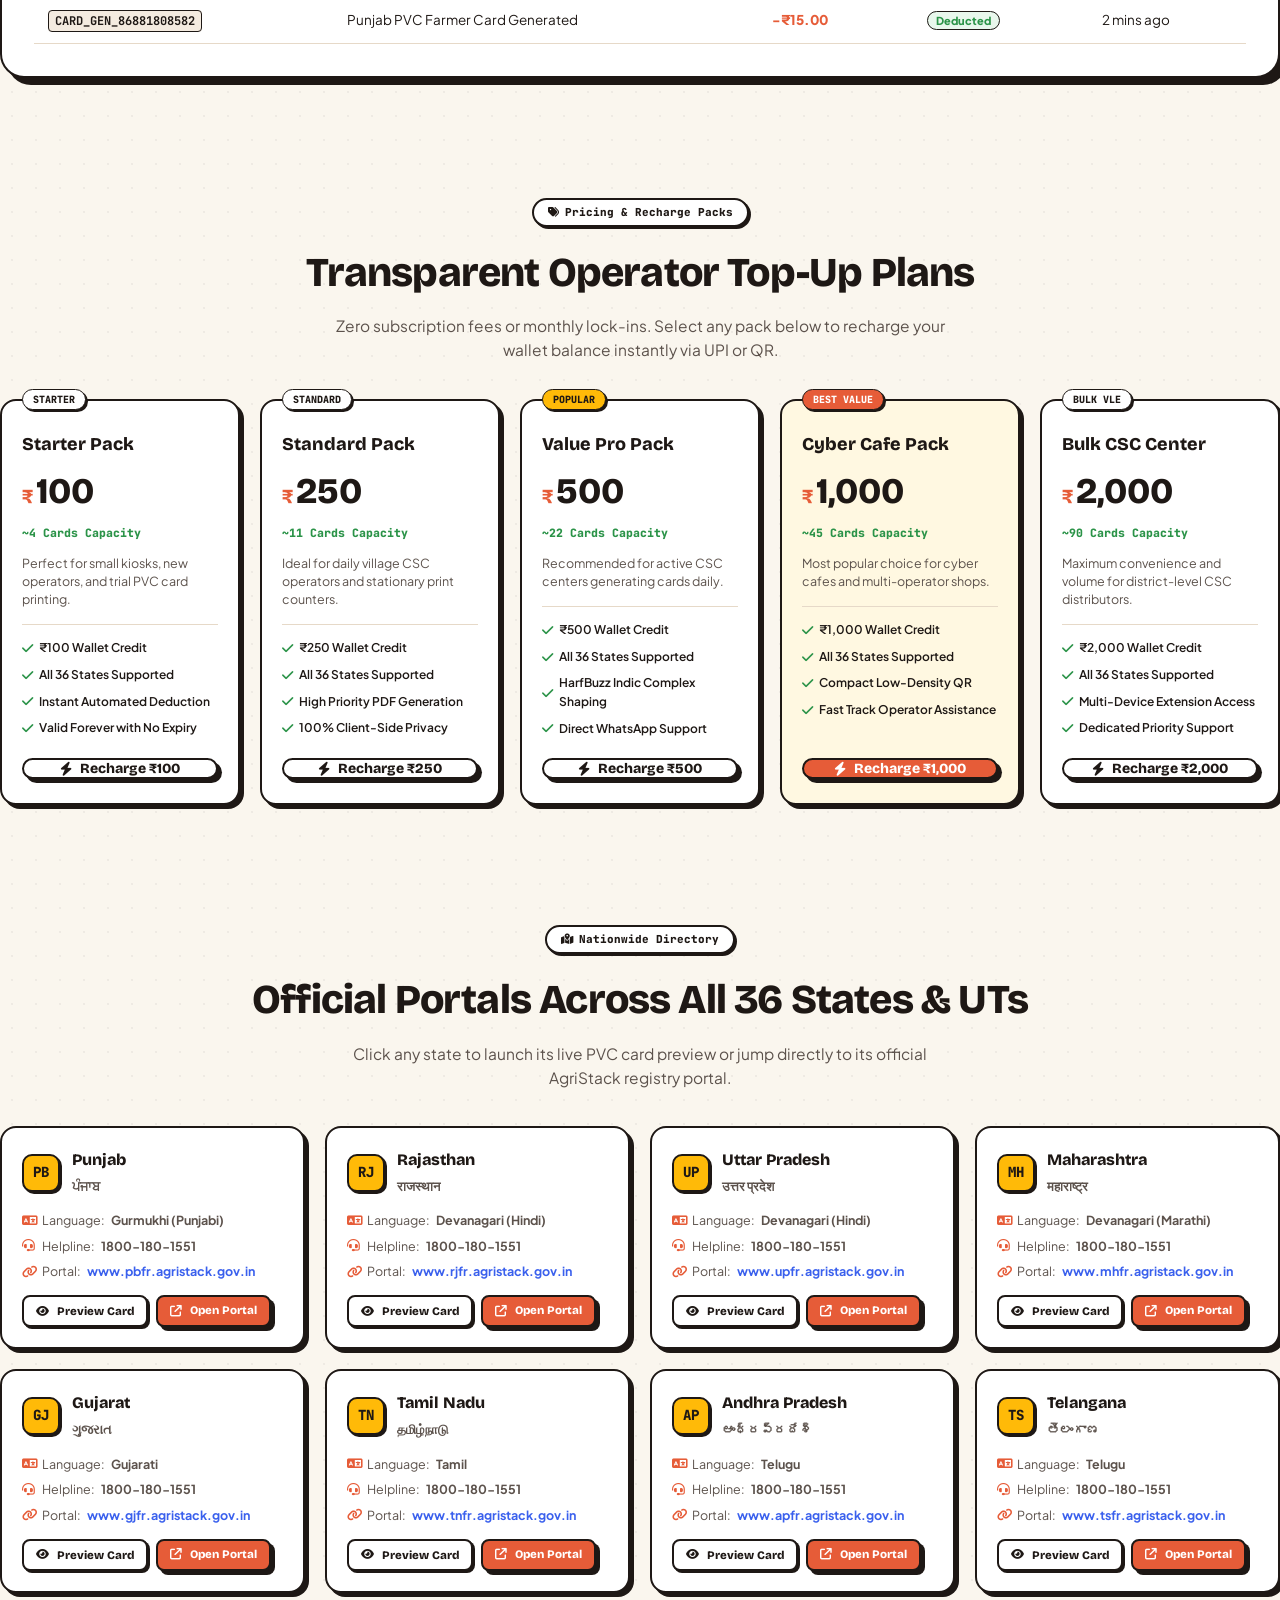
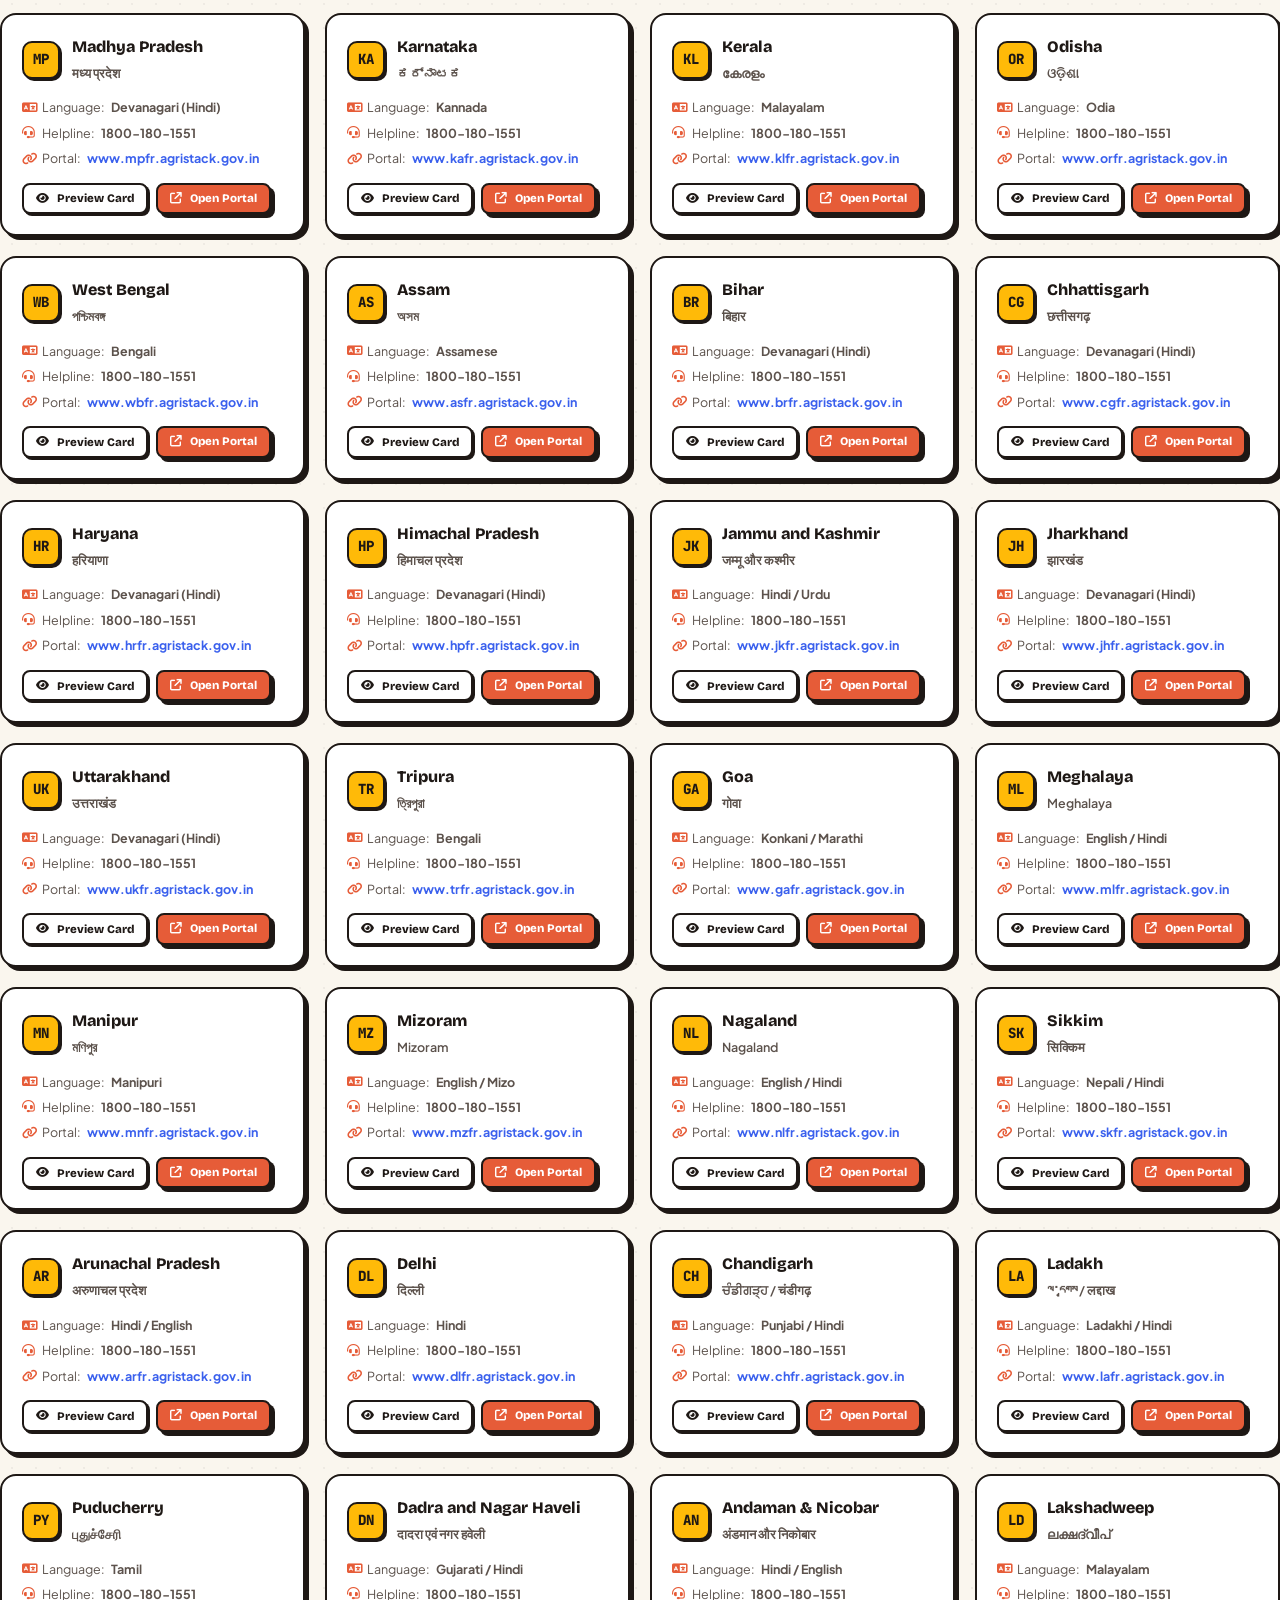
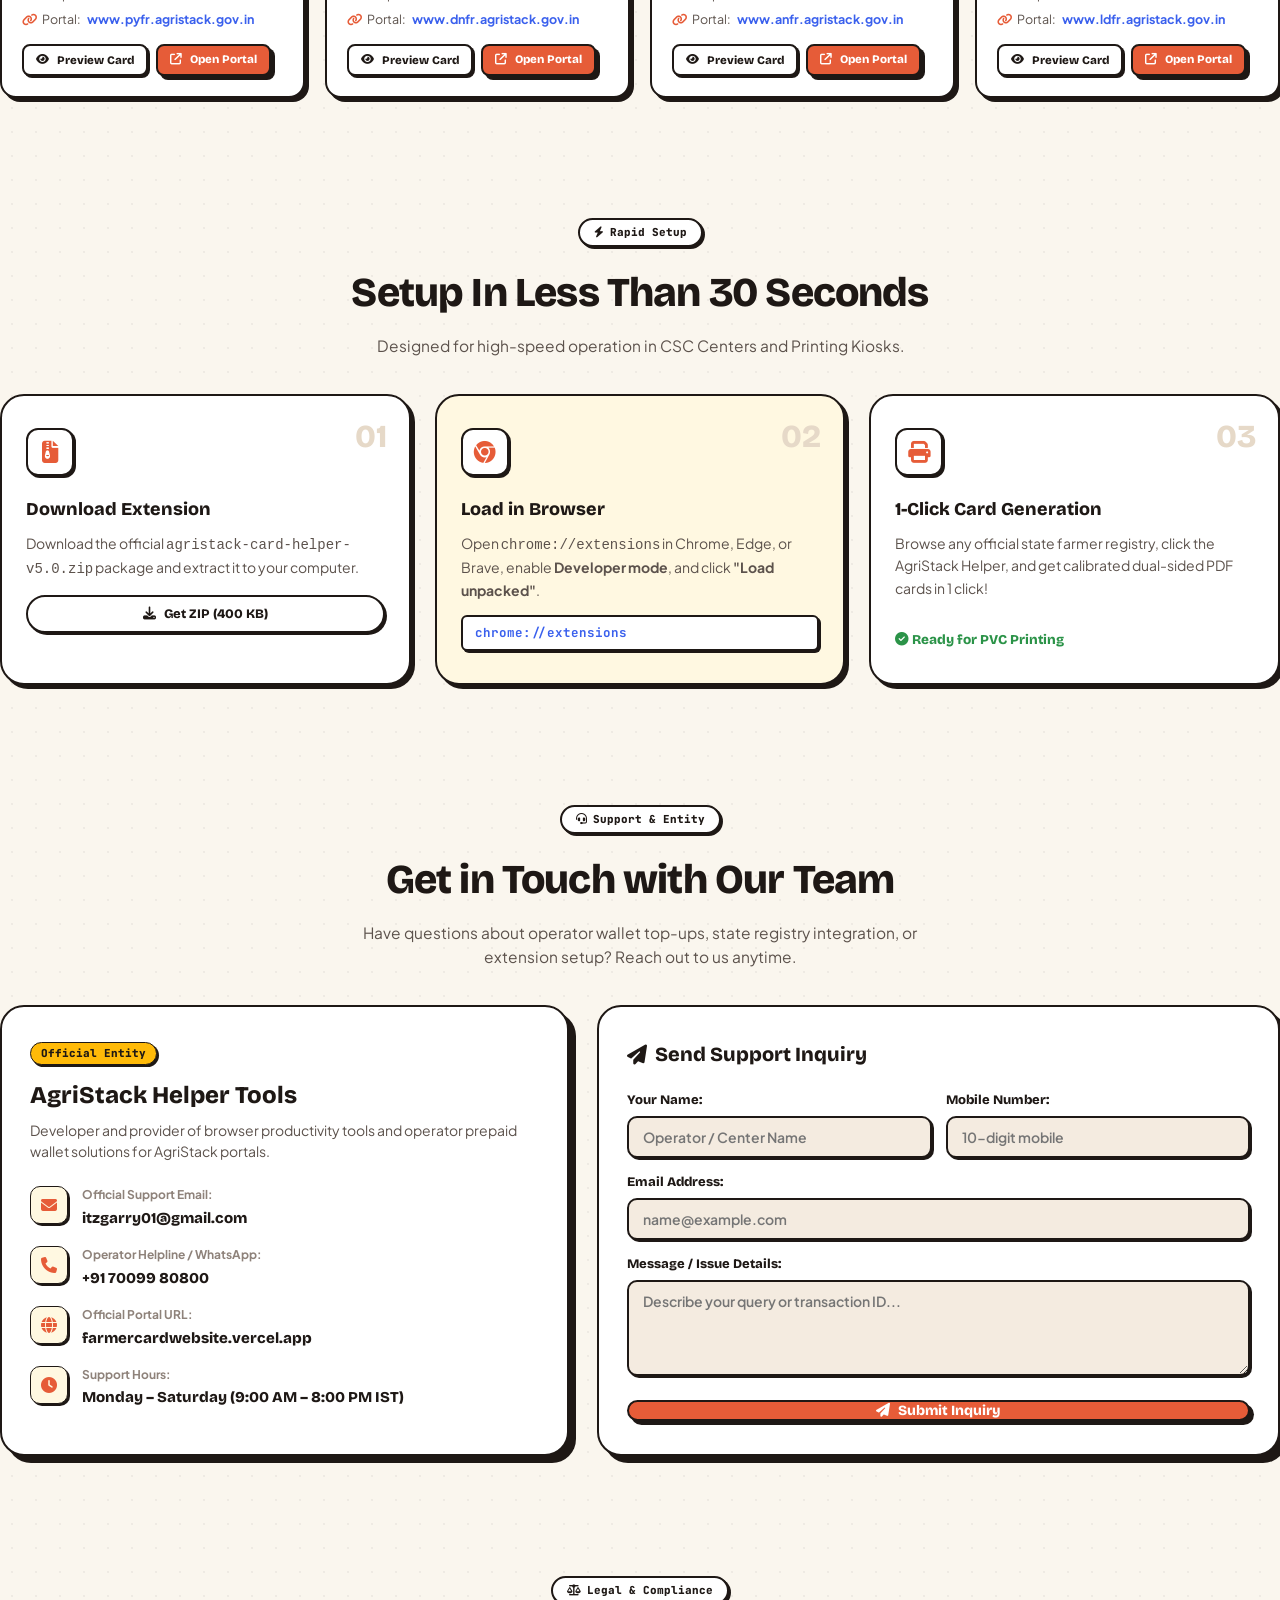
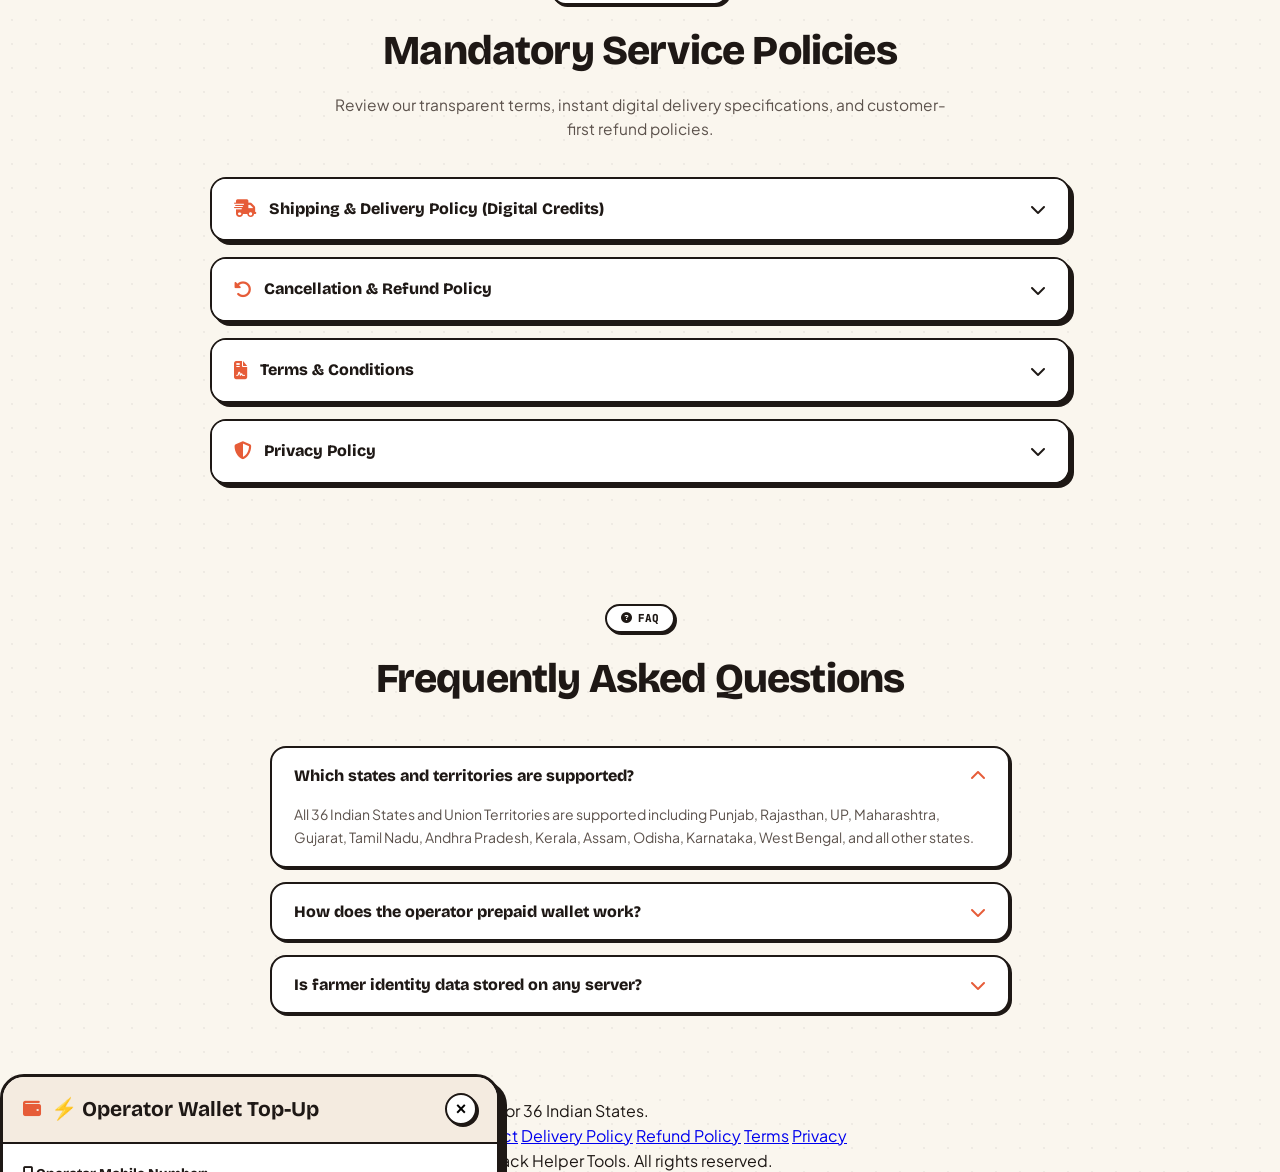
==== commit 939e1239: "Remove wallet pill and balance button from navbar" ====
--- a/index.html
+++ b/index.html
@@ -46,16 +46,6 @@
                 </ul>
 
                 <div class="nav-actions">
-                    <div class="status-pill">
-                        <span class="status-dot"></span>
-                        <span id="navLiveStatus">WALLET LIVE</span>
-                    </div>
-
-                    <button class="btn btn-wallet-nav" id="navWalletBtn" onclick="openWalletModal()">
-                        <i class="fa-solid fa-wallet"></i>
-                        <span id="navWalletBalanceText">₹1,000.00</span>
-                    </button>
-
                     <a href="agristack-card-helper-v5.0.zip" download class="btn btn-primary btn-sm">
                         <i class="fa-solid fa-download"></i>
                         <span>Get Extension</span>
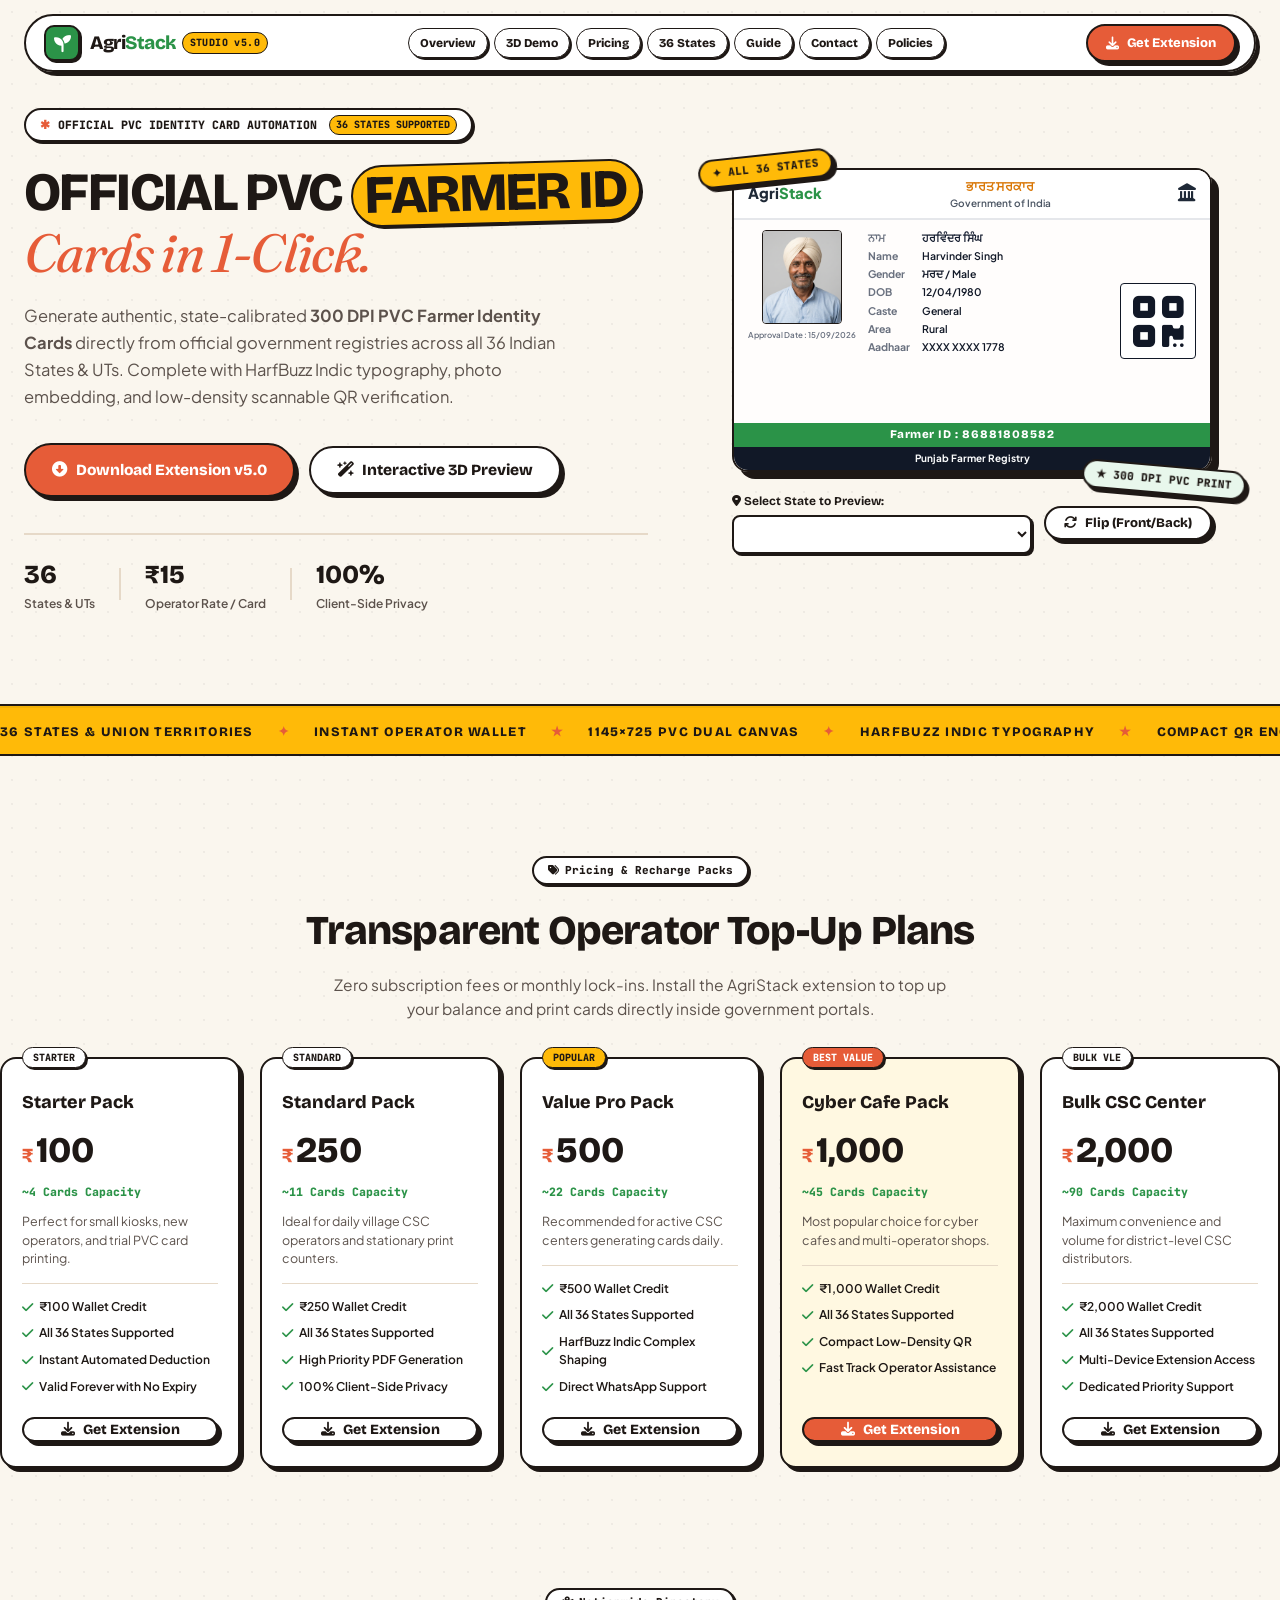
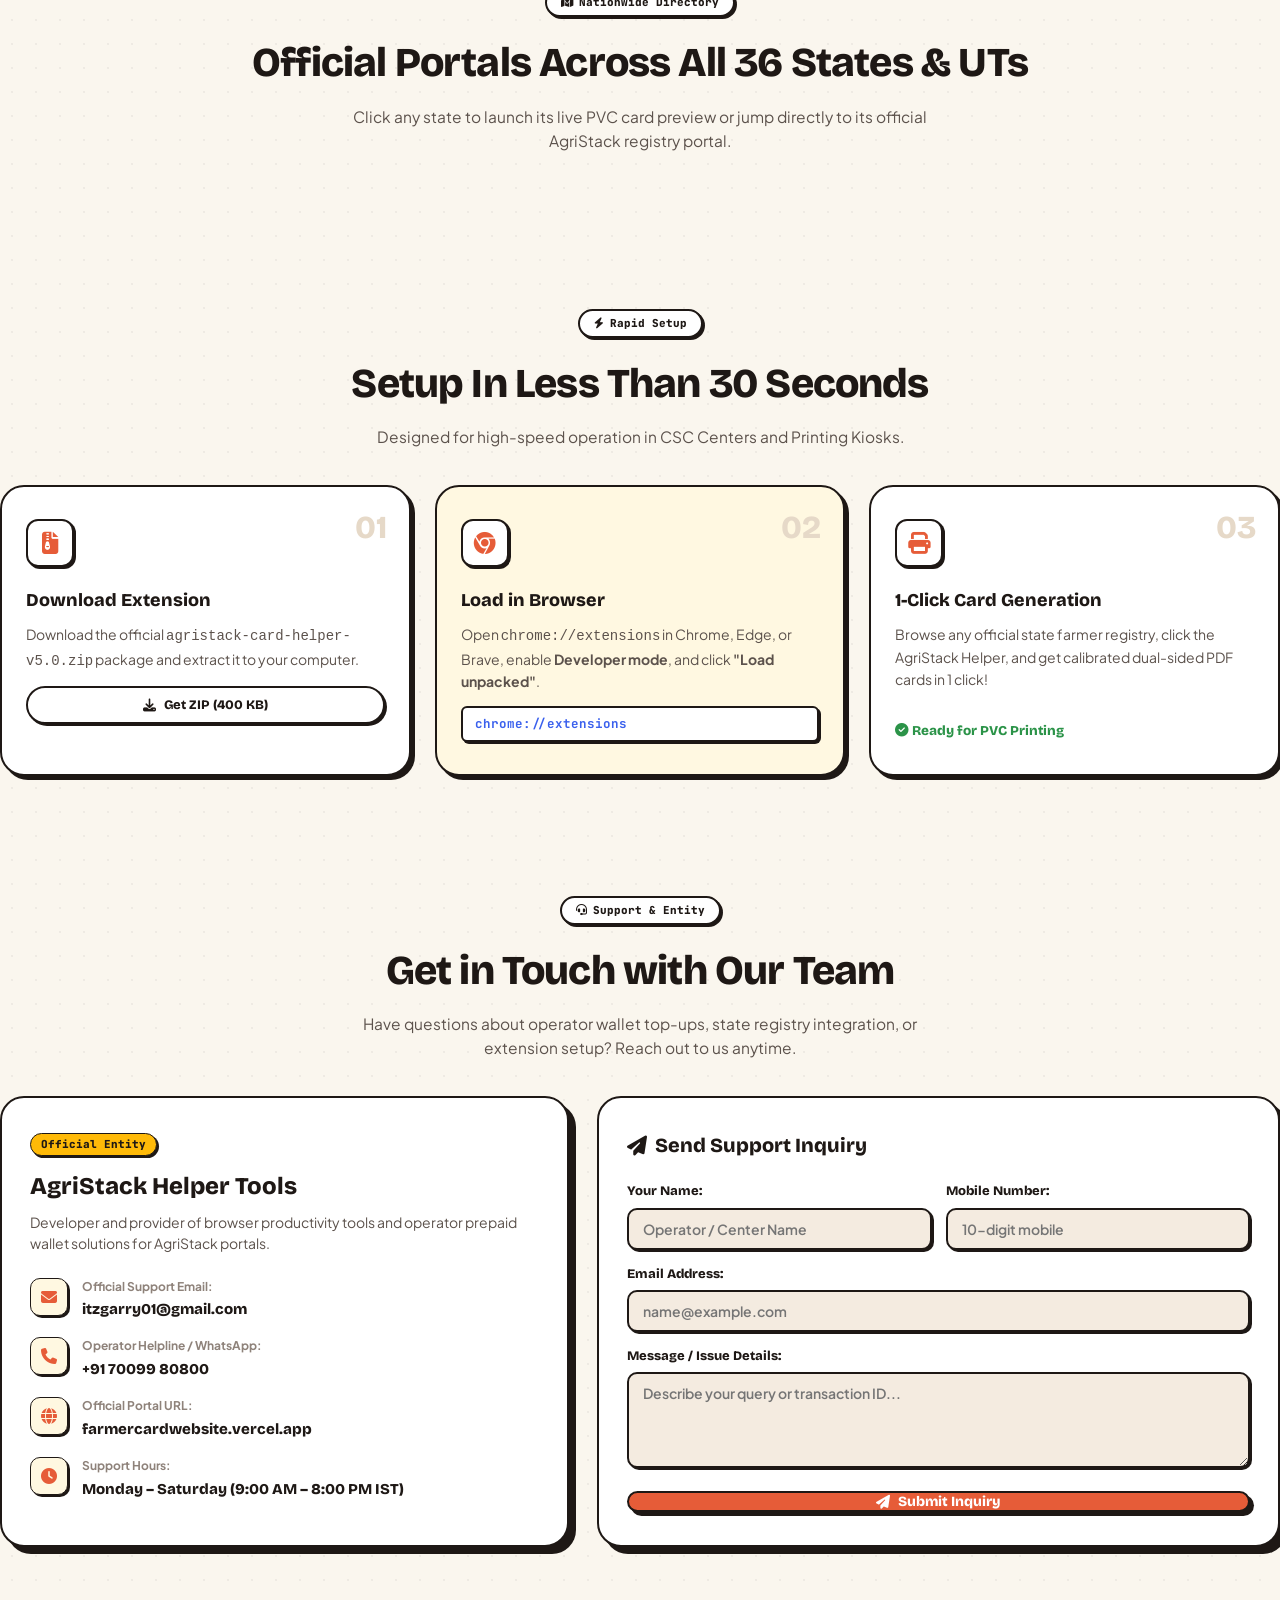
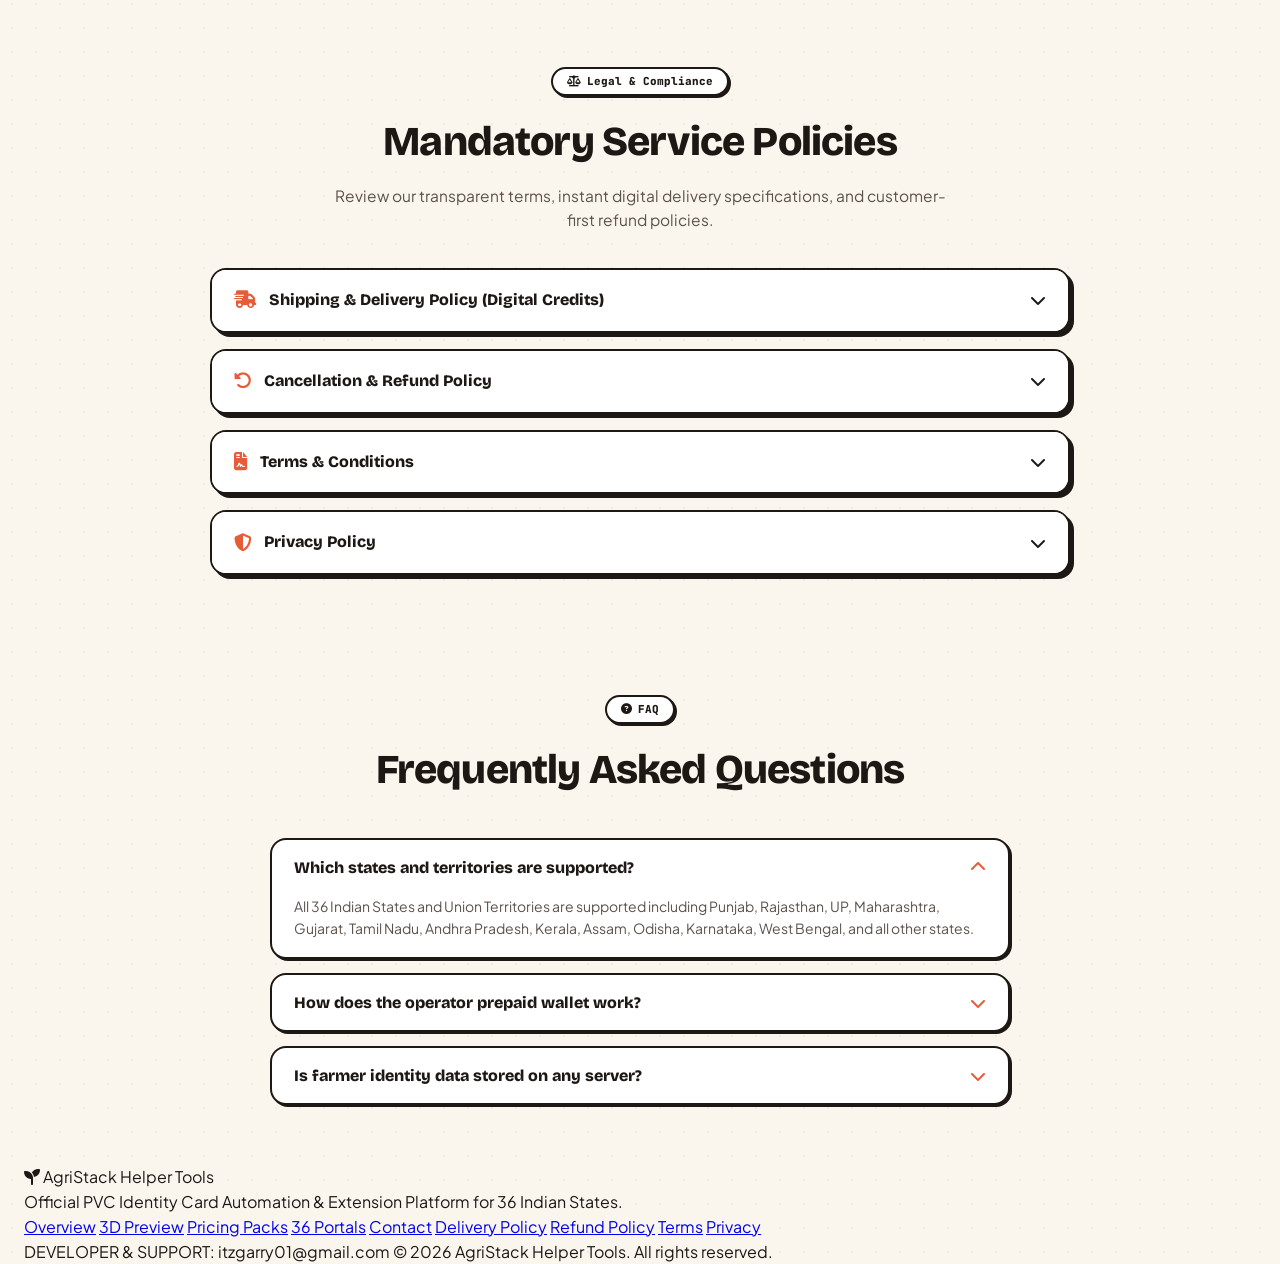
==== commit 53c6b1c8: "Remove wallet balance and top-up process from frontend website and keep inside extension" ====
--- a/index.html
+++ b/index.html
@@ -37,7 +37,6 @@
                 <ul class="nav-links" id="navMenu">
                     <li><a href="#hero" class="nav-btn">Overview</a></li>
                     <li><a href="#card-preview" class="nav-btn">3D Demo</a></li>
-                    <li><a href="#wallet" class="nav-btn">Wallet</a></li>
                     <li><a href="#products" class="nav-btn">Pricing</a></li>
                     <li><a href="#portals" class="nav-btn">36 States</a></li>
                     <li><a href="#install" class="nav-btn">Guide</a></li>
@@ -289,124 +288,12 @@
             </div>
         </section>
 
-        <!-- Interactive Digital Wallet Section -->
-        <section class="wallet-section container" id="wallet">
-            <div class="section-header text-center">
-                <div class="badge-tag"><i class="fa-solid fa-wallet"></i> Instant Operator Wallet</div>
-                <h2 class="section-title">Prepaid Operator Balance & Instant Top-Up</h2>
-                <p class="section-desc">Manage your printing balance seamlessly. Login with your 10-digit mobile number to view live balance, track card deductions, and recharge instantly via UPI QR or Cards.</p>
-            </div>
-
-            <div class="wallet-dashboard-card">
-                <!-- User Login & Balance Bar -->
-                <div class="wallet-auth-bar" id="walletAuthSection">
-                    <div class="auth-form-row">
-                        <div class="auth-input-group">
-                            <label for="walletMobileInput"><i class="fa-solid fa-mobile-screen"></i> Operator Mobile:</label>
-                            <input type="tel" id="walletMobileInput" class="wallet-mobile-input" maxlength="10" placeholder="10-digit mobile number">
-                        </div>
-                        <div class="auth-input-group">
-                            <label for="walletPasswordInput"><i class="fa-solid fa-lock"></i> Password / PIN:</label>
-                            <input type="password" id="walletPasswordInput" class="wallet-mobile-input" placeholder="Password / PIN">
-                        </div>
-                        <div class="auth-btn-group">
-                            <button class="btn btn-primary btn-sm" id="btnLoginWallet" onclick="loginOperatorWallet()">
-                                <i class="fa-solid fa-right-to-bracket"></i> Login
-                            </button>
-                            <button class="btn btn-outline btn-sm" id="btnRegisterWallet" onclick="registerOperatorWallet()">
-                                <i class="fa-solid fa-user-plus"></i> Register
-                            </button>
-                            <button class="btn btn-secondary btn-sm" onclick="fetchLiveWalletBalance()">
-                                <i class="fa-solid fa-rotate"></i> Sync Balance
-                            </button>
-                        </div>
-                    </div>
-                </div>
-
-                <div class="wallet-top-bar mt-3">
-                    <div class="user-profile-badge">
-                        <div class="avatar-circle"><i class="fa-solid fa-user-shield"></i></div>
-                        <div class="user-meta">
-                            <div class="user-phone-wrap">
-                                <span class="phone-label">Active Operator:</span>
-                                <strong id="loggedOperatorMobile" class="logged-mobile-text">Not Logged In</strong>
-                            </div>
-                            <div class="user-status-label">
-                                <span class="status-indicator active"></span>
-                                <span id="walletAuthStatus">Enter Mobile & Login to Sync</span>
-                            </div>
-                        </div>
-                    </div>
-
-                    <div class="wallet-balance-box">
-                        <div class="bal-title">Available Balance</div>
-                        <div class="bal-amount" id="mainWalletBalance">₹105.00</div>
-                        <div class="bal-cards-tag">Est. <strong id="mainCardsAvailable">7 Cards</strong> Available (₹15/card)</div>
-                    </div>
-                </div>
-
-                <!-- Quick Recharge Row -->
-                <div class="wallet-action-row">
-                    <div class="recharge-options-group">
-                        <div class="rec-title"><i class="fa-solid fa-bolt"></i> Quick Top-Up Packs:</div>
-                        <div class="recharge-chips">
-                            <button class="chip" onclick="openDirectRechargeModal(100, 'Starter Pack')">₹100 <small>(~4 Cards)</small></button>
-                            <button class="chip" onclick="openDirectRechargeModal(250, 'Standard Pack')">₹250 <small>(~11 Cards)</small></button>
-                            <button class="chip" onclick="openDirectRechargeModal(500, 'Value Pro Pack')">₹500 <small>(~22 Cards)</small></button>
-                            <button class="chip popular active" onclick="openDirectRechargeModal(1000, 'Cyber Cafe Pack')">₹1,000 <small>(~45 Cards)</small> <span class="pop-tag">Best Value</span></button>
-                            <button class="chip" onclick="openDirectRechargeModal(2000, 'Bulk CSC Center')">₹2,000 <small>(~90 Cards)</small></button>
-                        </div>
-                    </div>
-                    <button class="btn btn-primary btn-recharge" onclick="openDirectRechargeModal(1000, 'Cyber Cafe Pack')">
-                        <i class="fa-solid fa-bolt"></i> Quick Add Funds
-                    </button>
-                </div>
-
-                <!-- Real-Time Activity Ledger -->
-                <div class="wallet-ledger">
-                    <div class="ledger-header">
-                        <h4><i class="fa-solid fa-receipt"></i> Recent Card Activity & Deductions</h4>
-                        <span class="ledger-note"><i class="fa-solid fa-bolt"></i> Live Ledger Sync</span>
-                    </div>
-                    <div class="ledger-table-wrap">
-                        <table class="ledger-table">
-                            <thead>
-                                <tr>
-                                    <th>Reference / Txn ID</th>
-                                    <th>Description</th>
-                                    <th>Amount</th>
-                                    <th>Status</th>
-                                    <th>Time</th>
-                                </tr>
-                            </thead>
-                            <tbody id="walletTxnBody">
-                                <tr>
-                                    <td><code>UPI_TOPUP_LIVE</code></td>
-                                    <td>Direct Operator Top-Up (UPI/QR)</td>
-                                    <td class="credit">+₹100.00</td>
-                                    <td><span class="badge success">Completed</span></td>
-                                    <td>Just now</td>
-                                </tr>
-                                <tr>
-                                    <td><code>CARD_GEN_86881808582</code></td>
-                                    <td>Punjab PVC Farmer Card Generated</td>
-                                    <td class="debit">-₹15.00</td>
-                                    <td><span class="badge success">Deducted</span></td>
-                                    <td>2 mins ago</td>
-                                </tr>
-                            </tbody>
-                        </table>
-                    </div>
-                </div>
-            </div>
-        </section>
-
         <!-- Visible 5-Tier Pricing Packs Section (#products & #pricing) -->
         <section class="pricing-section container" id="products">
             <div class="section-header text-center">
                 <div class="badge-tag"><i class="fa-solid fa-tags"></i> Pricing & Recharge Packs</div>
                 <h2 class="section-title">Transparent Operator Top-Up Plans</h2>
-                <p class="section-desc">Zero subscription fees or monthly lock-ins. Select any pack below to recharge your wallet balance instantly via UPI or QR.</p>
+                <p class="section-desc">Zero subscription fees or monthly lock-ins. Install the AgriStack extension to top up your balance and print cards directly inside government portals.</p>
             </div>
 
             <div class="pricing-grid">
@@ -426,9 +313,9 @@
                         <li><i class="fa-solid fa-check"></i> Instant Automated Deduction</li>
                         <li><i class="fa-solid fa-check"></i> Valid Forever with No Expiry</li>
                     </ul>
-                    <button class="btn btn-secondary btn-block" onclick="openDirectRechargeModal(100, 'Starter Pack')">
-                        <i class="fa-solid fa-bolt"></i> Recharge ₹100
-                    </button>
+                    <a href="#install" class="btn btn-secondary btn-block">
+                        <i class="fa-solid fa-download"></i> Get Extension
+                    </a>
                 </div>
 
                 <!-- Tier 2: Standard Pack -->
@@ -447,9 +334,9 @@
                         <li><i class="fa-solid fa-check"></i> High Priority PDF Generation</li>
                         <li><i class="fa-solid fa-check"></i> 100% Client-Side Privacy</li>
                     </ul>
-                    <button class="btn btn-secondary btn-block" onclick="openDirectRechargeModal(250, 'Standard Pack')">
-                        <i class="fa-solid fa-bolt"></i> Recharge ₹250
-                    </button>
+                    <a href="#install" class="btn btn-secondary btn-block">
+                        <i class="fa-solid fa-download"></i> Get Extension
+                    </a>
                 </div>
 
                 <!-- Tier 3: Value Pro Pack -->
@@ -468,9 +355,9 @@
                         <li><i class="fa-solid fa-check"></i> HarfBuzz Indic Complex Shaping</li>
                         <li><i class="fa-solid fa-check"></i> Direct WhatsApp Support</li>
                     </ul>
-                    <button class="btn btn-secondary btn-block" onclick="openDirectRechargeModal(500, 'Value Pro Pack')">
-                        <i class="fa-solid fa-bolt"></i> Recharge ₹500
-                    </button>
+                    <a href="#install" class="btn btn-secondary btn-block">
+                        <i class="fa-solid fa-download"></i> Get Extension
+                    </a>
                 </div>
 
                 <!-- Tier 4: Cyber Cafe Pack (Featured) -->
@@ -489,9 +376,9 @@
                         <li><i class="fa-solid fa-check"></i> Compact Low-Density QR</li>
                         <li><i class="fa-solid fa-check"></i> Fast Track Operator Assistance</li>
                     </ul>
-                    <button class="btn btn-primary btn-block" onclick="openDirectRechargeModal(1000, 'Cyber Cafe Pack')">
-                        <i class="fa-solid fa-bolt"></i> Recharge ₹1,000
-                    </button>
+                    <a href="#install" class="btn btn-primary btn-block">
+                        <i class="fa-solid fa-download"></i> Get Extension
+                    </a>
                 </div>
 
                 <!-- Tier 5: Bulk CSC Center -->
@@ -510,9 +397,9 @@
                         <li><i class="fa-solid fa-check"></i> Multi-Device Extension Access</li>
                         <li><i class="fa-solid fa-check"></i> Dedicated Priority Support</li>
                     </ul>
-                    <button class="btn btn-secondary btn-block" onclick="openDirectRechargeModal(2000, 'Bulk CSC Center')">
-                        <i class="fa-solid fa-bolt"></i> Recharge ₹2,000
-                    </button>
+                    <a href="#install" class="btn btn-secondary btn-block">
+                        <i class="fa-solid fa-download"></i> Get Extension
+                    </a>
                 </div>
             </div>
         </section>
@@ -766,62 +653,6 @@
         </section>
     </main>
 
-    <!-- Direct Wallet Recharge Modal with Real Payment Gateway -->
-    <div class="modal-backdrop" id="rechargeModal">
-        <div class="modal-card">
-            <div class="modal-header">
-                <div class="modal-title-group">
-                    <i class="fa-solid fa-wallet"></i>
-                    <h3 id="modalRechargeTitle">⚡ Operator Wallet Top-Up</h3>
-                </div>
-                <button class="modal-close" onclick="closeRechargeModal()">&times;</button>
-            </div>
-
-            <div class="modal-body">
-                <div class="modal-form-group">
-                    <label for="modalMobileInput"><i class="fa-solid fa-mobile-screen"></i> Operator Mobile Number:</label>
-                    <input type="tel" id="modalMobileInput" class="modal-input" maxlength="10" placeholder="10-digit mobile number">
-                </div>
-
-                <div class="modal-form-group">
-                    <label><i class="fa-solid fa-tags"></i> Select Recharge Pack (INR):</label>
-                    <div class="modal-chips">
-                        <button class="chip" onclick="setModalAmount(100)">₹100</button>
-                        <button class="chip" onclick="setModalAmount(250)">₹250</button>
-                        <button class="chip" onclick="setModalAmount(500)">₹500</button>
-                        <button class="chip popular active" onclick="setModalAmount(1000)">₹1,000</button>
-                        <button class="chip" onclick="setModalAmount(2000)">₹2,000</button>
-                    </div>
-                    <div class="amount-input-wrap mt-2">
-                        <span class="amount-prefix">₹</span>
-                        <input type="number" id="modalRechargeAmount" class="modal-input pl-amount" value="1000" min="50" step="50" oninput="updateGatewayAmountText()">
-                    </div>
-                </div>
-
-                <!-- Cashfree Payment Gateway Card -->
-                <div class="gateway-info-box mt-2">
-                    <div class="gateway-icon-badge">
-                        <i class="fa-solid fa-shield-halved"></i>
-                    </div>
-                    <h4>Instant Secure Gateway Checkout</h4>
-                    <p>Pay securely via UPI (GPay, PhonePe, Paytm), Debit/Credit Cards, NetBanking, or Wallets with instant automated balance addition.</p>
-                    
-                    <div class="gateway-perks">
-                        <span><i class="fa-solid fa-circle-check"></i> Instant Balance Credit</span>
-                        <span><i class="fa-solid fa-lock"></i> 256-Bit SSL Encrypted</span>
-                        <span><i class="fa-solid fa-building-columns"></i> All Indian Banks & UPI</span>
-                    </div>
-
-                    <div id="modalPaymentStatus" class="modal-status-box" style="display: none;"></div>
-
-                    <button class="btn-gateway-checkout" id="btnLaunchGateway" onclick="launchCashfreeRecharge()">
-                        <i class="fa-solid fa-arrow-up-right-from-square"></i> Proceed to Gateway Checkout (<span id="btnGatewayAmtText">₹1,000</span>)
-                    </button>
-                </div>
-            </div>
-        </div>
-    </div>
-
     <!-- Studio Footer (artist.garry inspired) -->
     <footer class="site-footer">
         <div class="container">
@@ -831,13 +662,12 @@
                         <i class="fa-solid fa-seedling"></i>
                         <span>AgriStack Helper Tools</span>
                     </div>
-                    <p class="footer-sub">Official PVC Identity Card Automation & Prepaid Operator Hub for 36 Indian States.</p>
+                    <p class="footer-sub">Official PVC Identity Card Automation & Extension Platform for 36 Indian States.</p>
                 </div>
 
                 <div class="footer-links-group">
                     <a href="#hero">Overview</a>
                     <a href="#card-preview">3D Preview</a>
-                    <a href="#wallet">Wallet Hub</a>
                     <a href="#products">Pricing Packs</a>
                     <a href="#portals">36 Portals</a>
                     <a href="#contact">Contact</a>
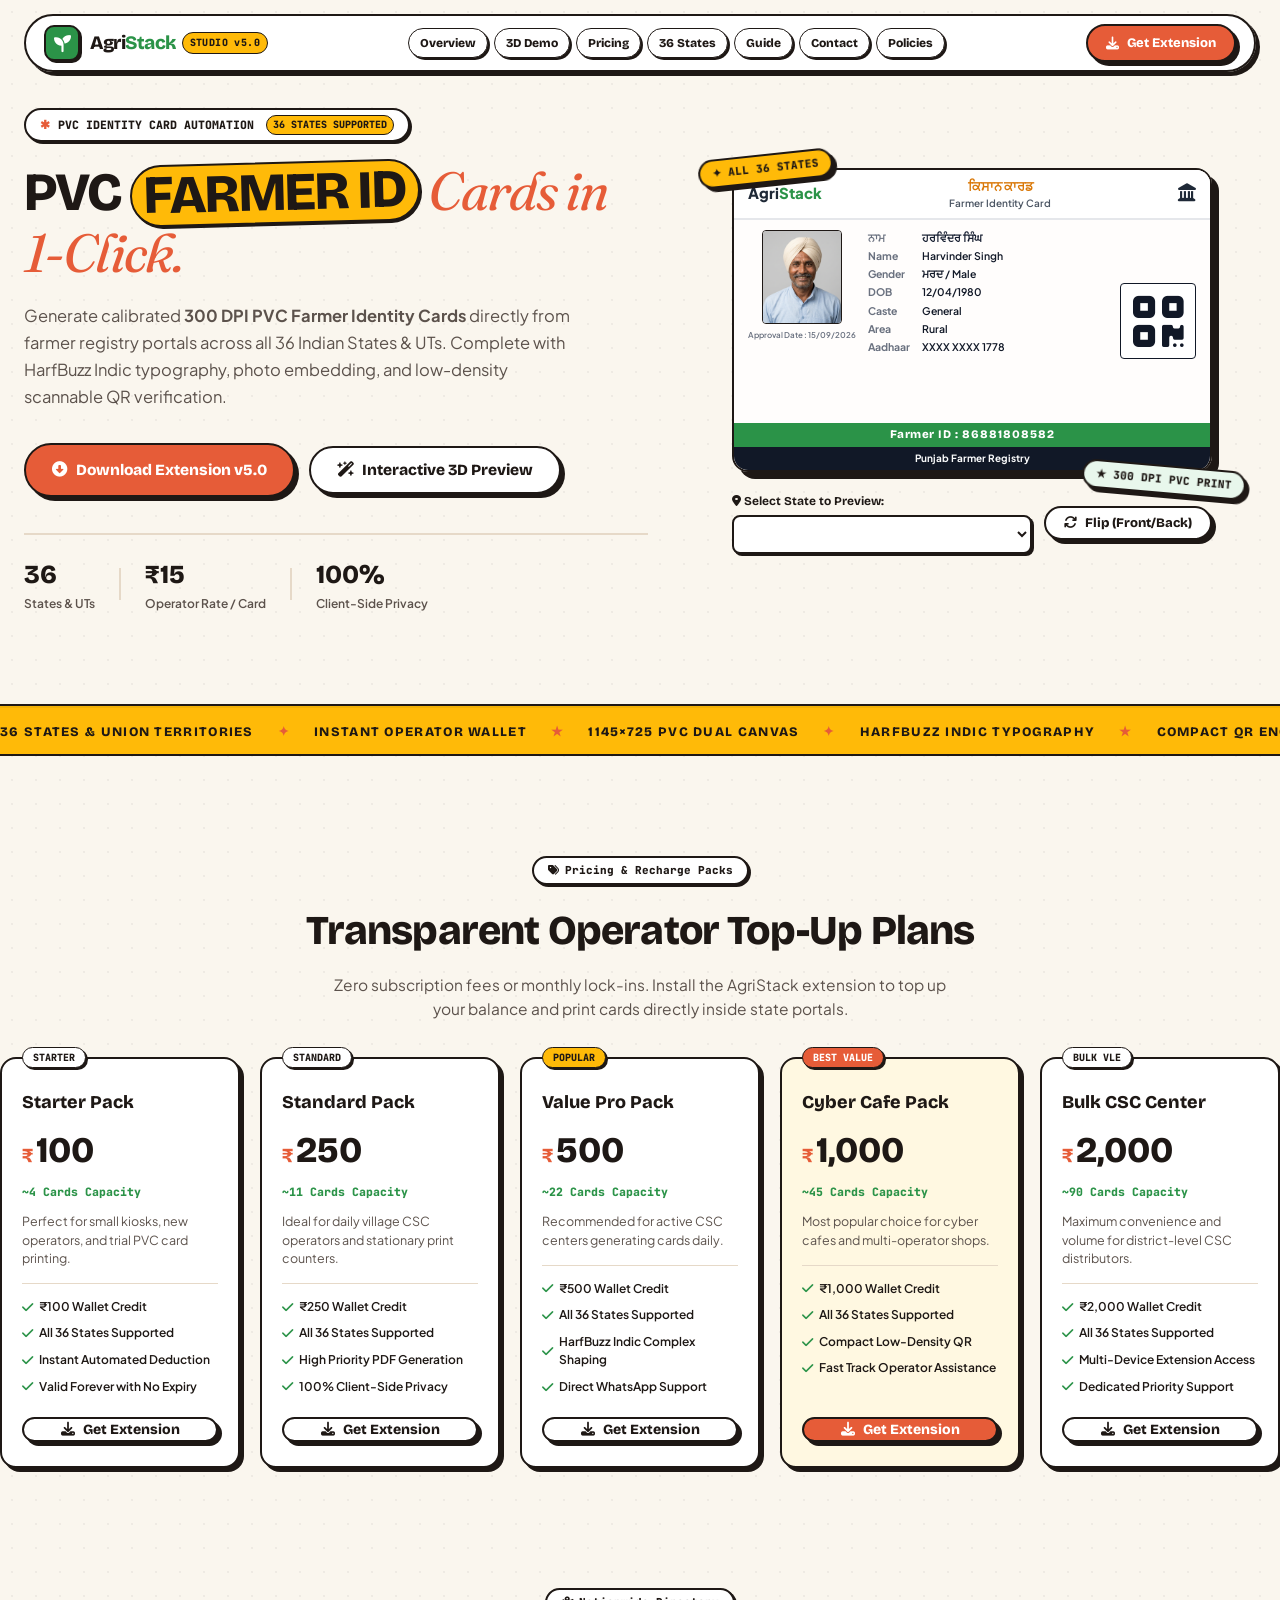
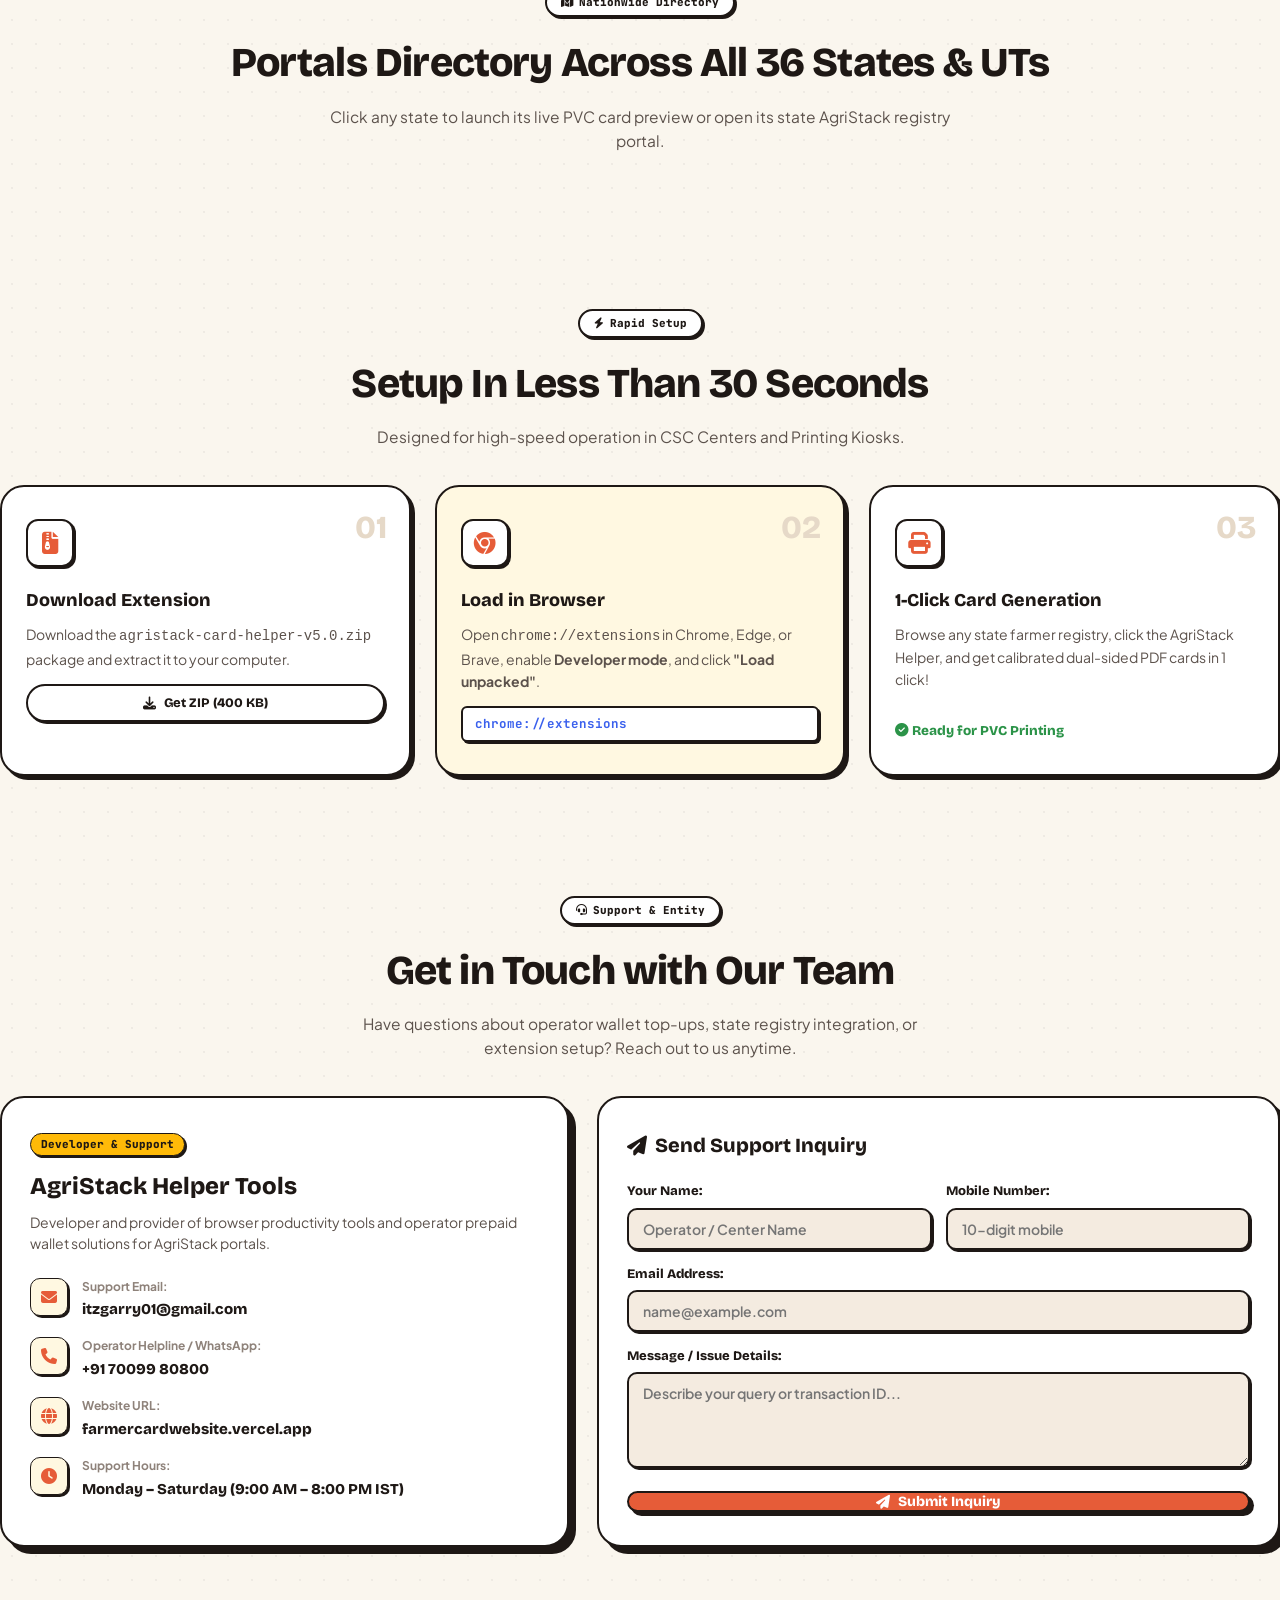
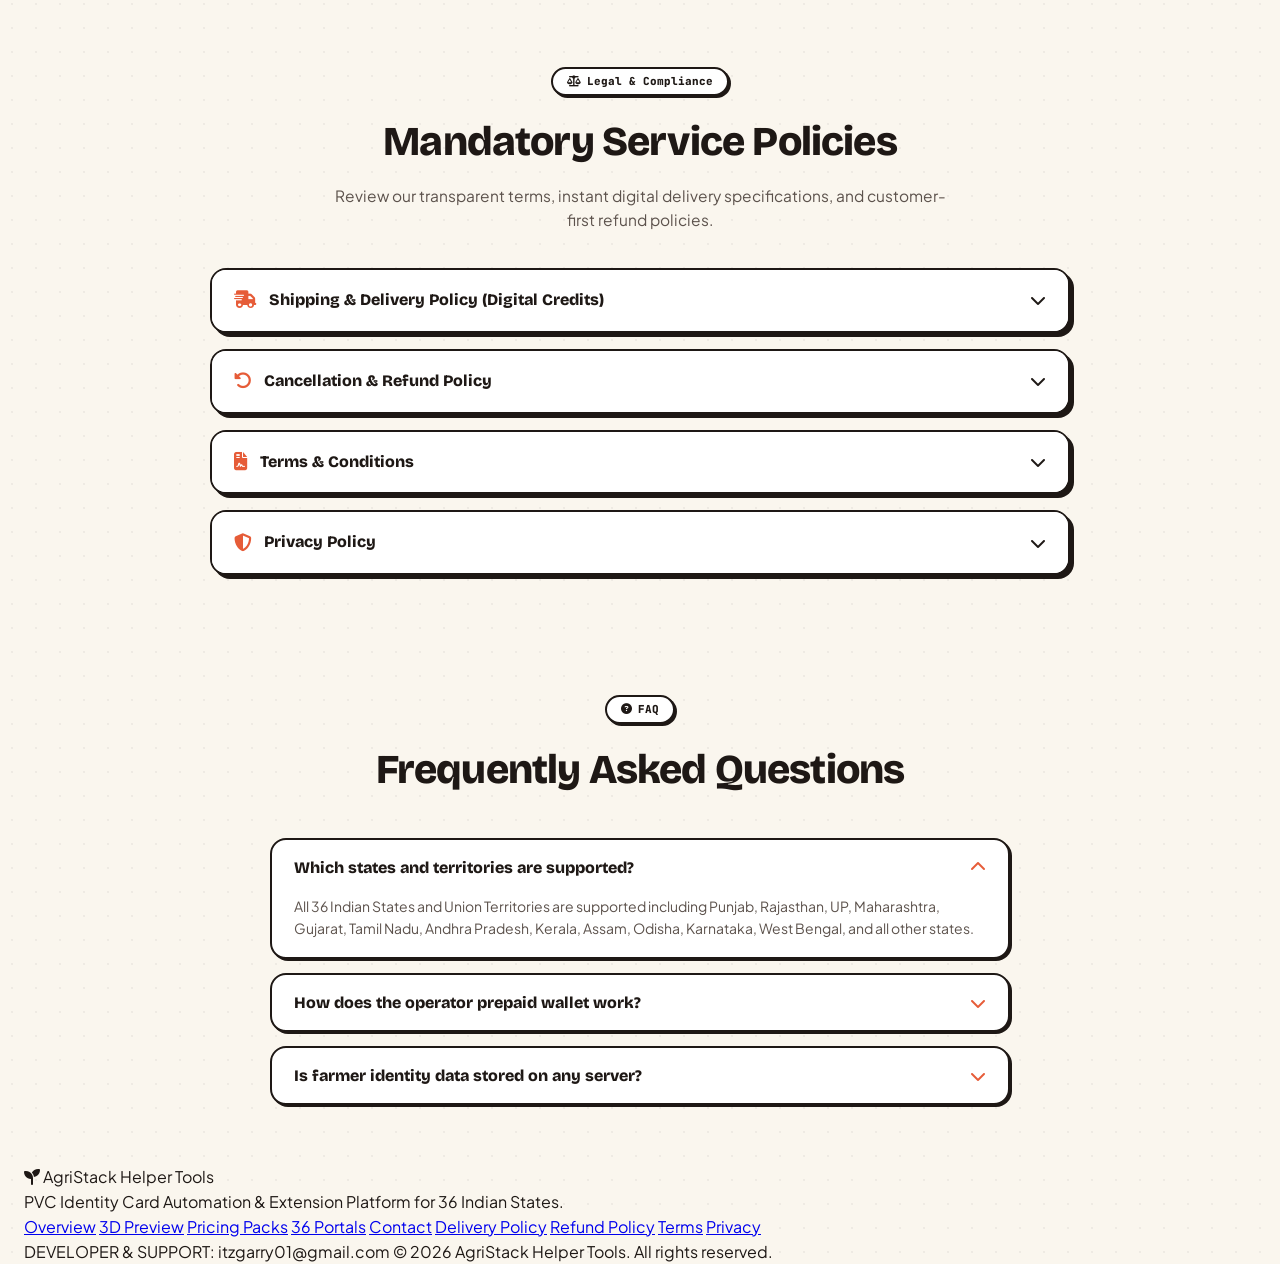
==== commit 6f022510: "Remove words like official and government across landing page and extension" ====
--- a/index.html
+++ b/index.html
@@ -3,8 +3,8 @@
 <head>
     <meta charset="UTF-8">
     <meta name="viewport" content="width=device-width, initial-scale=1.0">
-    <title>AgriStack Farmer Card & Digital Wallet Hub | 36 States Official PVC Generator</title>
-    <meta name="description" content="Generate official high-resolution PVC Farmer Identity Cards across all 36 Indian States & UTs with our Chrome & Edge Extension and Prepaid Digital Wallet.">
+    <title>AgriStack Farmer Card Helper | 36 States PVC Card Generator</title>
+    <meta name="description" content="Generate high-resolution PVC Farmer Identity Cards across all 36 Indian States & UTs with our Chrome & Edge Extension and Prepaid Digital Wallet.">
     
     <!-- Google Fonts: Bricolage Grotesque, Fraunces, JetBrains Mono, Plus Jakarta Sans -->
     <link rel="preconnect" href="https://fonts.googleapis.com">
@@ -66,16 +66,16 @@
                     <div class="hero-content">
                         <div class="hero-eyebrow">
                             <span class="eyebrow-star">✱</span>
-                            <span>OFFICIAL PVC IDENTITY CARD AUTOMATION</span>
+                            <span>PVC IDENTITY CARD AUTOMATION</span>
                             <span class="pill-tag">36 STATES SUPPORTED</span>
                         </div>
 
                         <h1 class="hero-headline">
-                            OFFICIAL PVC <span class="highlight-pill">FARMER ID</span> <span class="serif-flair">Cards in 1-Click.</span>
+                            PVC <span class="highlight-pill">FARMER ID</span> <span class="serif-flair">Cards in 1-Click.</span>
                         </h1>
 
                         <p class="hero-description">
-                            Generate authentic, state-calibrated <strong>300 DPI PVC Farmer Identity Cards</strong> directly from official government registries across all 36 Indian States & UTs. Complete with HarfBuzz Indic typography, photo embedding, and low-density scannable QR verification.
+                            Generate calibrated <strong>300 DPI PVC Farmer Identity Cards</strong> directly from farmer registry portals across all 36 Indian States & UTs. Complete with HarfBuzz Indic typography, photo embedding, and low-density scannable QR verification.
                         </p>
 
                         <div class="hero-actions">
@@ -122,8 +122,8 @@
                                             <span class="agri-logo-text">Agri<span class="stack-green">Stack</span></span>
                                         </div>
                                         <div class="card-center-header">
-                                            <div class="regional-bharat" id="previewRegionalBharat">ਭਾਰਤ ਸਰਕਾਰ</div>
-                                            <div class="english-govt">Government of India</div>
+                                            <div class="regional-bharat" id="previewRegionalBharat">ਕਿਸਾਨ ਕਾਰਡ</div>
+                                            <div class="english-govt">Farmer Identity Card</div>
                                         </div>
                                         <div class="card-emblem-right">
                                             <i class="fa-solid fa-landmark emblem-icon"></i>
@@ -293,7 +293,7 @@
             <div class="section-header text-center">
                 <div class="badge-tag"><i class="fa-solid fa-tags"></i> Pricing & Recharge Packs</div>
                 <h2 class="section-title">Transparent Operator Top-Up Plans</h2>
-                <p class="section-desc">Zero subscription fees or monthly lock-ins. Install the AgriStack extension to top up your balance and print cards directly inside government portals.</p>
+                <p class="section-desc">Zero subscription fees or monthly lock-ins. Install the AgriStack extension to top up your balance and print cards directly inside state portals.</p>
             </div>
 
             <div class="pricing-grid">
@@ -408,8 +408,8 @@
         <section class="portals-section container" id="portals">
             <div class="section-header text-center">
                 <div class="badge-tag"><i class="fa-solid fa-map-location-dot"></i> Nationwide Directory</div>
-                <h2 class="section-title">Official Portals Across All 36 States & UTs</h2>
-                <p class="section-desc">Click any state to launch its live PVC card preview or jump directly to its official AgriStack registry portal.</p>
+                <h2 class="section-title">Portals Directory Across All 36 States & UTs</h2>
+                <p class="section-desc">Click any state to launch its live PVC card preview or open its state AgriStack registry portal.</p>
             </div>
 
             <div class="states-grid" id="statesGrid">
@@ -430,7 +430,7 @@
                     <div class="step-number">01</div>
                     <div class="step-icon"><i class="fa-solid fa-file-zipper"></i></div>
                     <h3 class="step-title">Download Extension</h3>
-                    <p class="step-desc">Download the official <code>agristack-card-helper-v5.0.zip</code> package and extract it to your computer.</p>
+                    <p class="step-desc">Download the <code>agristack-card-helper-v5.0.zip</code> package and extract it to your computer.</p>
                     <a href="agristack-card-helper-v5.0.zip" download class="btn btn-outline btn-sm mt-3">
                         <i class="fa-solid fa-download"></i> Get ZIP (400 KB)
                     </a>
@@ -448,7 +448,7 @@
                     <div class="step-number">03</div>
                     <div class="step-icon"><i class="fa-solid fa-print"></i></div>
                     <h3 class="step-title">1-Click Card Generation</h3>
-                    <p class="step-desc">Browse any official state farmer registry, click the AgriStack Helper, and get calibrated dual-sided PDF cards in 1 click!</p>
+                    <p class="step-desc">Browse any state farmer registry, click the AgriStack Helper, and get calibrated dual-sided PDF cards in 1 click!</p>
                     <div class="step-badge-ready"><i class="fa-solid fa-circle-check"></i> Ready for PVC Printing</div>
                 </div>
             </div>
@@ -465,7 +465,7 @@
             <div class="contact-grid">
                 <!-- Entity Info Card -->
                 <div class="contact-info-card">
-                    <div class="entity-badge">Official Entity</div>
+                    <div class="entity-badge">Developer & Support</div>
                     <h3 class="entity-title">AgriStack Helper Tools</h3>
                     <p class="entity-sub">Developer and provider of browser productivity tools and operator prepaid wallet solutions for AgriStack portals.</p>
 
@@ -473,7 +473,7 @@
                         <div class="contact-meta-item">
                             <i class="fa-solid fa-envelope"></i>
                             <div>
-                                <span class="meta-label">Official Support Email:</span>
+                                <span class="meta-label">Support Email:</span>
                                 <a href="mailto:itzgarry01@gmail.com" class="meta-val">itzgarry01@gmail.com</a>
                             </div>
                         </div>
@@ -489,7 +489,7 @@
                         <div class="contact-meta-item">
                             <i class="fa-solid fa-globe"></i>
                             <div>
-                                <span class="meta-label">Official Portal URL:</span>
+                                <span class="meta-label">Website URL:</span>
                                 <span class="meta-val">farmercardwebsite.vercel.app</span>
                             </div>
                         </div>
@@ -589,7 +589,7 @@
                     </div>
                     <div class="policy-body">
                         <p><strong>1. Agreement to Terms:</strong> By downloading, installing, or recharging your wallet with AgriStack Card Helper, you agree to these Terms. If you disagree, do not use the extension.</p>
-                        <p><strong>2. Nature of Productivity Tool:</strong> AgriStack Card Helper is an independent browser productivity tool designed to format publicly accessible, legally authorized farmer records from official state registry portals into printable PVC layout cards.</p>
+                        <p><strong>2. Nature of Productivity Tool:</strong> AgriStack Card Helper is an independent browser productivity tool designed to format publicly accessible, legally authorized farmer records from state registry portals into printable PVC layout cards.</p>
                         <p><strong>3. Transparent Operator Pricing:</strong> The extension is free to download. Usage is billed on a prepaid wallet model at a flat rate of ₹15 per generated PDF card across all 36 Indian States & UTs.</p>
                     </div>
                 </div>
@@ -662,7 +662,7 @@
                         <i class="fa-solid fa-seedling"></i>
                         <span>AgriStack Helper Tools</span>
                     </div>
-                    <p class="footer-sub">Official PVC Identity Card Automation & Extension Platform for 36 Indian States.</p>
+                    <p class="footer-sub">PVC Identity Card Automation & Extension Platform for 36 Indian States.</p>
                 </div>
 
                 <div class="footer-links-group">
